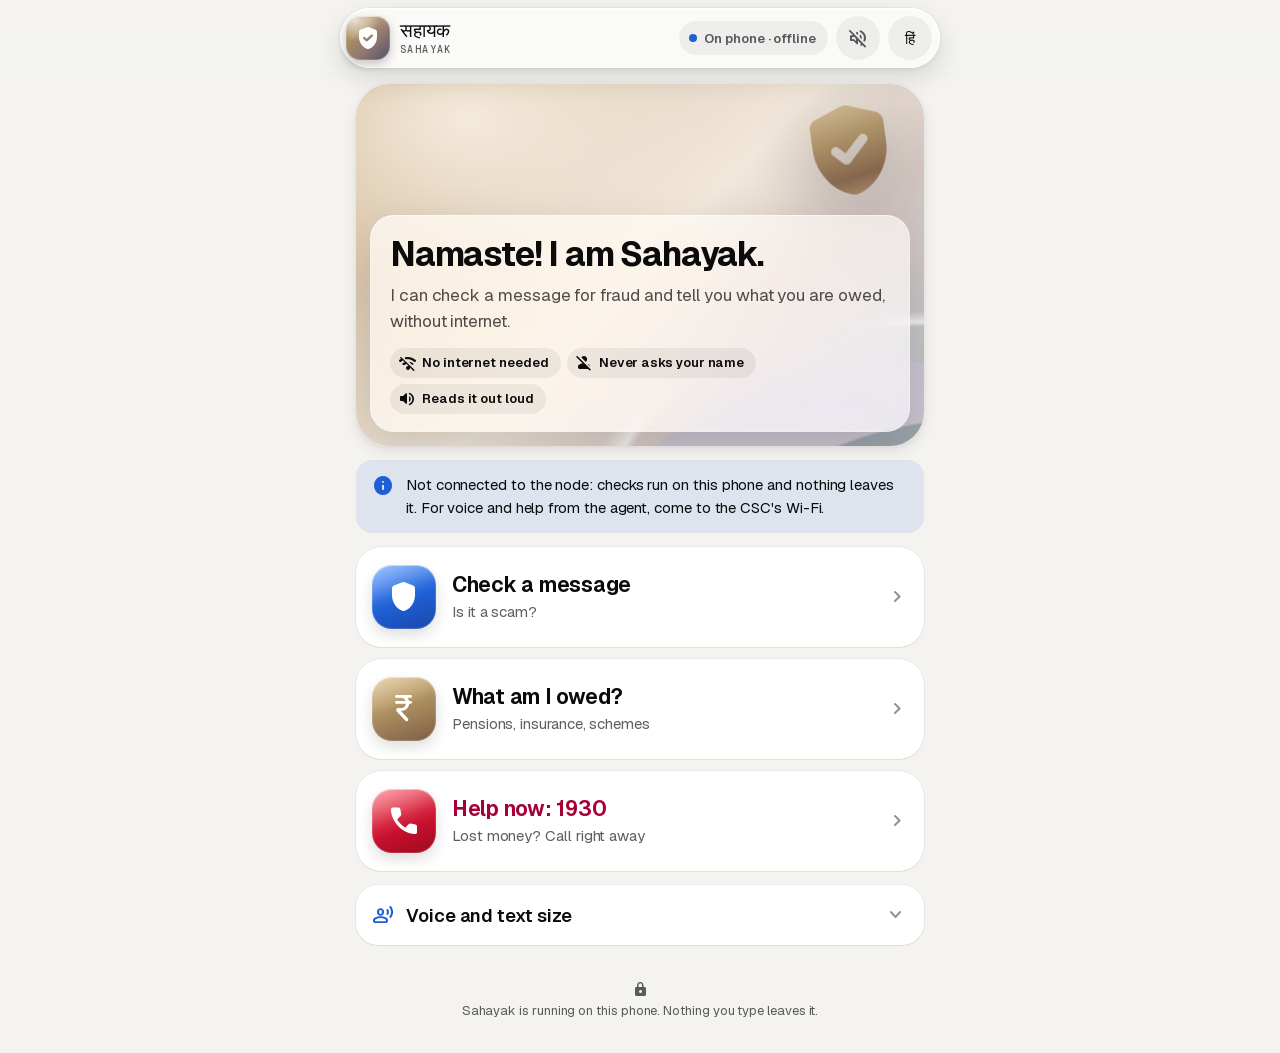
==== index.html @ 7b55bdee "Stand-alone Sahayak site, built from main c0abfa2 by scripts/build_tryit.py Co-Authored-By: Claude O" ====
<!doctype html>
<html lang="en">
<head>
<meta charset="utf-8">
<meta name="sahayak-standalone" content="1">
<meta name="viewport" content="width=device-width, initial-scale=1, viewport-fit=cover">
<meta name="theme-color" content="#F4F3F0" media="(prefers-color-scheme: light)">
<meta name="theme-color" content="#101010" media="(prefers-color-scheme: dark)">
<meta name="description" content="Sahayak: offline scam check and benefits guide, running on this node.">
<title>Sahayak · सहायक</title>
<link rel="manifest" href="app/manifest.webmanifest">
<link rel="icon" href="app/icons/icon.svg" type="image/svg+xml">
<link rel="apple-touch-icon" href="app/icons/icon-192.png">
<link rel="preload" href="app/fonts/symbols.woff2" as="font" type="font/woff2" crossorigin>
<link rel="preload" href="app/fonts/geist-latin.woff2" as="font" type="font/woff2" crossorigin>
<link rel="stylesheet" href="app/styles.css">
</head>
<body>
<header class="topbar">
  <div class="topbar-inner">
    <button class="brand" data-go="home" type="button" aria-label="Sahayak home">
      <span class="brand-mark" aria-hidden="true"><span class="ms">verified_user</span></span>
      <span class="brand-text"><b>सहायक</b><small>SAHAYAK</small></span>
    </button>
    <span class="node-pill" id="node-pill" title=""><span class="dot" aria-hidden="true"></span><span data-i18n="node_pill"></span></span>
    <button class="sound-toggle" id="sound-toggle" type="button" aria-pressed="false" aria-label="Read screens aloud">
      <span class="ms on" aria-hidden="true">volume_up</span><span class="ms off" aria-hidden="true">volume_off</span>
    </button>
    <button class="lang-toggle" id="lang-toggle" type="button" aria-label="Change language">हिं</button>
  </div>
</header>

<main id="main">
  <!-- HOME -->
  <section class="screen" data-screen="home">
    <div class="hero">
      <span class="hero-mark ms" aria-hidden="true">verified_user</span>
      <div class="hero-glass">
        <h1 data-i18n="home_title"></h1>
        <p class="sub" data-i18n="home_sub"></p>
        <ul class="trust">
          <li><span class="ms" aria-hidden="true">wifi_off</span><span data-i18n="trust_offline"></span></li>
          <li><span class="ms" aria-hidden="true">person_off</span><span data-i18n="trust_private"></span></li>
          <li><span class="ms" aria-hidden="true">volume_up</span><span data-i18n="trust_voice"></span></li>
        </ul>
      </div>
    </div>
    <p class="note" id="phone-mode-note" data-i18n="phone_mode_note" hidden></p>
    <div class="tiles">
      <button class="tile tile-shield" data-go="check" type="button">
        <span class="tile-icon" aria-hidden="true"><span class="ms">shield</span></span>
        <span class="tile-text"><span class="tile-title" data-i18n="tile_check"></span><span class="tile-sub" data-i18n="tile_check_sub"></span></span>
        <span class="ms chev" aria-hidden="true">chevron_right</span>
      </button>
      <button class="tile tile-rupee" data-go="benefits" type="button">
        <span class="tile-icon" aria-hidden="true"><span class="ms">currency_rupee</span></span>
        <span class="tile-text"><span class="tile-title" data-i18n="tile_benefits"></span><span class="tile-sub" data-i18n="tile_benefits_sub"></span></span>
        <span class="ms chev" aria-hidden="true">chevron_right</span>
      </button>
      <a class="tile tile-help" href="tel:1930">
        <span class="tile-icon" aria-hidden="true"><span class="ms">call</span></span>
        <span class="tile-text"><span class="tile-title" data-i18n="tile_help"></span><span class="tile-sub" data-i18n="tile_help_sub"></span></span>
        <span class="ms chev" aria-hidden="true">chevron_right</span>
      </a>
      <button class="tile tile-install" id="btn-install" type="button" hidden>
        <span class="tile-icon" aria-hidden="true"><span class="ms">install_mobile</span></span>
        <span class="tile-text"><span class="tile-title" data-i18n="install_title"></span><span class="tile-sub" data-i18n="install_sub"></span></span>
        <span class="ms chev" aria-hidden="true">chevron_right</span>
      </button>
    </div>
    <details class="voice-settings settings">
      <summary><span class="ms" aria-hidden="true">record_voice_over</span><span data-i18n="voice_settings"></span></summary>
      <div class="settings-body">
        <p class="settings-label" data-i18n="text_size"></p>
        <div class="seg" role="radiogroup" aria-label="Text size">
          <label><input type="radio" name="tsize" value="normal" checked><span data-i18n="size_normal"></span></label>
          <label><input type="radio" name="tsize" value="large"><span data-i18n="size_large"></span></label>
          <label><input type="radio" name="tsize" value="xl"><span data-i18n="size_xl"></span></label>
        </div>
        <p class="settings-label" data-i18n="voice_label"></p>
        <div class="seg" role="radiogroup" aria-label="Voice">
          <label><input type="radio" name="vgender" value="female" checked><span data-i18n="voice_female"></span></label>
          <label><input type="radio" name="vgender" value="male"><span data-i18n="voice_male"></span></label>
        </div>
        <p class="settings-label" data-i18n="speed_label"></p>
        <div class="seg" role="radiogroup" aria-label="Speed">
          <label><input type="radio" name="vspeed" value="normal" checked><span data-i18n="speed_normal"></span></label>
          <label><input type="radio" name="vspeed" value="slow"><span data-i18n="speed_slow"></span></label>
        </div>
        <p class="note" id="voice-status"></p>
      </div>
    </details>
  </section>

  <!-- CHECK A MESSAGE -->
  <section class="screen" data-screen="check" hidden>
    <div class="screen-head">
      <button class="back" data-go="home" type="button" data-i18n-label="back"><span class="ms" aria-hidden="true">arrow_back</span></button>
      <h2 data-i18n="check_title"></h2>
    </div>
    <div class="modes" role="radiogroup" aria-label="What to check">
      <label><input type="radio" name="mode" value="text" checked><span class="seg-item"><span class="ms" aria-hidden="true">sms</span><span data-i18n="mode_text"></span></span></label>
      <label><input type="radio" name="mode" value="call"><span class="seg-item"><span class="ms" aria-hidden="true">phone_in_talk</span><span data-i18n="mode_call"></span></span></label>
      <label><input type="radio" name="mode" value="qr"><span class="seg-item"><span class="ms" aria-hidden="true">qr_code_scanner</span><span data-i18n="mode_qr"></span></span></label>
      <label><input type="radio" name="mode" value="ocr"><span class="seg-item"><span class="ms" aria-hidden="true">screenshot_monitor</span><span data-i18n="mode_ocr"></span></span></label>
    </div>
    <div id="mode-text">
      <button id="btn-paste" class="tinted big paste-btn" type="button" hidden><span class="ms" aria-hidden="true">content_paste</span><span data-i18n="paste_check"></span></button>
      <label class="label" for="msg" id="msg-label" data-i18n="check_label"></label>
      <p class="note" id="ocr-review" data-i18n="ocr_review" hidden></p>
      <textarea id="msg" maxlength="4000" autocomplete="off" spellcheck="false"></textarea>
      <div id="mic-msg" class="mic-slot"></div>
      <details class="extra">
        <summary data-i18n="sender_add"></summary>
        <label class="label" for="sender" data-i18n="sender_label"></label>
        <input id="sender" type="text" maxlength="40" autocomplete="off" inputmode="text" placeholder="AX-SBIBNK-S / 98xxxxxx10">
      </details>
      <button id="btn-check" class="primary big" type="button"><span class="ms" aria-hidden="true">shield</span><span class="btn-label" data-i18n="check_btn"></span></button>
      <p class="try" data-i18n="try_examples"></p>
      <div class="chips" id="examples"></div>
    </div>
    <div id="mode-image" hidden>
      <p class="label" id="image-label"></p>
      <label class="photo-btn">
        <input id="image-input" type="file" accept="image/*" hidden>
        <span class="photo-glyph" aria-hidden="true"><span class="ms">photo_camera</span></span>
        <span id="image-btn-label"></span>
      </label>
      <p class="try" id="qr-try-label" data-i18n="qr_try"></p>
      <div class="chips" id="qr-examples"></div>
    </div>
  </section>

  <!-- RESULT -->
  <section class="screen" data-screen="result" hidden>
    <div class="screen-head">
      <button class="back" data-go="check" type="button" data-i18n-label="back"><span class="ms" aria-hidden="true">arrow_back</span></button>
    </div>
    <div id="verdict" class="verdict" role="status" aria-live="polite"></div>
    <h2 id="headline" tabindex="-1"></h2>
    <div id="qr-box" class="qr-box" hidden></div>
    <details id="checked" class="checked" hidden><summary data-i18n="checked_msg"></summary><p id="checked-text"></p></details>
    <div id="explain" class="explain loading">
      <span class="explain-title" data-i18n="in_simple_words"></span>
      <p id="explain-text"></p>
    </div>
    <h3 data-i18n="what_to_do"></h3>
    <ol id="actions" class="actions"></ol>
    <div class="cta-row result-actions">
      <a id="btn-1930" class="danger wide" href="tel:1930"><span class="ms" aria-hidden="true">call</span><span data-i18n="call_1930"></span></a>
      <button id="btn-speak" class="tinted" type="button"><span class="ms" aria-hidden="true">volume_up</span><span data-i18n="speak_btn"></span></button>
      <button id="btn-share" class="tinted" type="button" hidden><span class="ms" aria-hidden="true">share</span><span data-i18n="share_btn"></span></button>
    </div>
    <h3 data-i18n="why"></h3>
    <ul id="reasons" class="reasons"></ul>
    <div class="cta-row">
      <button id="btn-complaint" class="secondary" type="button"><span class="ms" aria-hidden="true">description</span><span data-i18n="complaint_btn"></span></button>
      <button id="btn-real-benefits" class="tinted wide" data-go="benefits" type="button" hidden><span class="ms" aria-hidden="true">account_balance</span><span data-i18n="real_benefits"></span></button>
      <button id="btn-agent-check" class="secondary wide" type="button"><span class="ms" aria-hidden="true">support_agent</span><span data-i18n="ask_agent"></span></button>
      <button id="btn-check-another" class="secondary wide" data-go="check" type="button"><span class="ms" aria-hidden="true">refresh</span><span data-i18n="check_another"></span></button>
    </div>
    <button id="safety-badge" class="safety" type="button" aria-expanded="false" aria-controls="safety-detail" hidden></button>
    <div id="safety-detail" class="safety-detail" hidden></div>
    <p id="meta" class="meta"></p>
  </section>

  <!-- 1930 COMPLAINT DRAFT -->
  <section class="screen" data-screen="complaint" hidden>
    <div class="screen-head">
      <button class="back no-print" data-go="result" type="button" data-i18n-label="back"><span class="ms" aria-hidden="true">arrow_back</span></button>
      <h2 data-i18n="complaint_title"></h2>
    </div>
    <p class="note" data-i18n="complaint_note"></p>
    <form id="complaint-form" class="form-grid" autocomplete="off">
      <label><span data-i18n="c_when"></span><input type="datetime-local" name="when"></label>
      <label><span data-i18n="c_channel"></span><input type="text" name="channel"></label>
      <label><span data-i18n="c_number"></span><input type="tel" name="number"></label>
      <label><span data-i18n="c_upi"></span><input type="text" name="upi"></label>
      <label><span data-i18n="c_link"></span><input type="text" name="link"></label>
      <label><span data-i18n="c_lost"></span><input type="number" name="lost" min="0" inputmode="numeric"></label>
      <label><span data-i18n="c_txn"></span><input type="text" name="txn"></label>
      <label><span data-i18n="c_message"></span><textarea name="message" rows="5" readonly></textarea></label>
    </form>
    <div class="cta-row no-print">
      <button id="btn-print" class="primary" type="button"><span class="ms" aria-hidden="true">print</span><span data-i18n="print_btn"></span></button>
      <button class="secondary" data-go="result" type="button"><span class="ms" aria-hidden="true">arrow_back</span><span data-i18n="back"></span></button>
    </div>
  </section>

  <!-- BENEFITS NAVIGATOR: intro -->
  <section class="screen" data-screen="benefits" hidden>
    <div class="screen-head">
      <button class="back" data-go="home" type="button" data-i18n-label="back"><span class="ms" aria-hidden="true">arrow_back</span></button>
    </div>
    <span class="feature-icon" aria-hidden="true"><span class="ms">currency_rupee</span></span>
    <h2 data-i18n="tile_benefits"></h2>
    <p class="sub" data-i18n="nav_intro"></p>
    <ul class="promise">
      <li data-i18n="nav_promise_1"></li>
      <li data-i18n="nav_promise_2"></li>
      <li data-i18n="nav_promise_3"></li>
    </ul>
    <button id="btn-nav-start" class="primary big" type="button"><span data-i18n="nav_start"></span><span class="ms" aria-hidden="true">arrow_forward</span></button>
    <p class="try" data-i18n="nav_try"></p>
    <div class="chips" id="nav-demos"></div>
    <p class="covers" id="nav-covers"></p>
  </section>

  <!-- BENEFITS NAVIGATOR: one question per screen -->
  <section class="screen" data-screen="question" hidden>
    <div class="q-head">
      <button id="btn-q-back" class="back" type="button" data-i18n-label="back"><span class="ms" aria-hidden="true">arrow_back</span></button>
      <div class="q-progress">
        <span id="q-count"></span>
        <span class="bar" aria-hidden="true"><span id="q-bar"></span></span>
      </div>
    </div>
    <h2 id="q-text" tabindex="-1"></h2>
    <p id="q-help" class="sub"></p>
    <div id="q-body" class="q-body"></div>
    <div id="q-mic" class="mic-slot"></div>
    <div id="q-confirm" class="confirm" role="alertdialog" aria-live="assertive" hidden></div>
    <div class="q-foot">
      <button id="btn-q-listen" class="tinted" type="button"><span class="ms" aria-hidden="true">volume_up</span><span data-i18n="speak_btn"></span></button>
    </div>
  </section>

  <!-- BENEFITS NAVIGATOR: result -->
  <section class="screen" data-screen="benefits-result" hidden>
    <div class="screen-head">
      <button class="back" data-go="benefits" type="button" data-i18n-label="back"><span class="ms" aria-hidden="true">arrow_back</span></button>
    </div>
    <div id="nav-summary" class="nav-summary" role="status" aria-live="polite" tabindex="-1"></div>
    <div id="nav-health"></div>
    <div id="nav-groups"></div>
    <div id="nav-docs"></div>
    <p class="note" id="nav-amount-note"></p>
    <p class="note warn" id="nav-fraud-note"></p>
    <div class="cta-row">
      <button id="btn-slip" class="primary wide" type="button"><span class="ms" aria-hidden="true">receipt_long</span><span data-i18n="nav_slip"></span></button>
      <button id="btn-nav-listen" class="tinted" type="button"><span class="ms" aria-hidden="true">volume_up</span><span data-i18n="speak_btn"></span></button>
      <button id="btn-nav-change" class="secondary" type="button"><span class="ms" aria-hidden="true">undo</span><span data-i18n="nav_change"></span></button>
      <button id="btn-agent-nav" class="secondary wide" type="button"><span class="ms" aria-hidden="true">support_agent</span><span data-i18n="ask_agent"></span></button>
      <button id="btn-nav-restart" class="ghost wide" type="button"><span class="ms" aria-hidden="true">restart_alt</span><span data-i18n="nav_restart"></span></button>
    </div>
    <p id="nav-meta" class="meta"></p>
  </section>

  <!-- BENEFITS NAVIGATOR: printable case slip -->
  <section class="screen" data-screen="slip" hidden>
    <div class="screen-head no-print">
      <button class="back" data-go="benefits-result" type="button" data-i18n-label="back"><span class="ms" aria-hidden="true">arrow_back</span></button>
    </div>
    <div id="slip-sheet" class="slip-sheet"></div>
    <div class="cta-row no-print">
      <button id="btn-slip-print" class="primary" type="button"><span class="ms" aria-hidden="true">print</span><span data-i18n="print_btn"></span></button>
      <button class="secondary" data-go="benefits-result" type="button"><span class="ms" aria-hidden="true">arrow_back</span><span data-i18n="back"></span></button>
    </div>
  </section>
</main>

<div id="ticket" class="ticket-sheet" role="alertdialog" aria-live="assertive" hidden>
  <p class="ticket-label"><span class="ms" aria-hidden="true">confirmation_number</span><span data-i18n="ticket_title"></span></p>
  <div id="ticket-no" class="ticket-no"></div>
  <p class="sub" data-i18n="ticket_sub"></p>
  <button class="primary" id="ticket-ok" type="button" data-i18n="ticket_ok"></button>
</div>

<footer class="foot"><span data-i18n="foot"></span> <span id="pack-version"></span></footer>
<script src="app/mic.js" defer></script>
<script src="app/checker.js" defer></script>
<script src="app/navigator.js" defer></script>
<script src="app/app.js" defer></script>
</body>
</html>
---- app/styles.css ----
/* Sahayak, on the Rosh 27 design system: Rosh Glass for whatever floats, Geist for type, one tint for
   action and selection, and status colours that always come with a glyph and a word.
   Every font and icon ships with the app (web/fonts): the node has no internet, and the phone keeps
   working away from it. Devanagari comes from the phone's own Noto, Kohinoor or Nirmala fonts. */

/* ---------------------------------------------------------------- fonts */
@font-face {
  font-family: "Geist"; font-style: normal; font-weight: 100 900; font-display: swap;
  src: url(fonts/geist-latin.woff2) format("woff2");
  unicode-range: U+0000-00FF, U+0131, U+0152-0153, U+02BB-02BC, U+02C6, U+02DA, U+02DC, U+0304, U+0308, U+0329,
    U+2000-206F, U+20AC, U+2122, U+2191, U+2193, U+2212, U+2215, U+FEFF, U+FFFD;
}
@font-face {
  font-family: "Geist"; font-style: normal; font-weight: 100 900; font-display: swap;
  src: url(fonts/geist-latin-ext.woff2) format("woff2");
  unicode-range: U+0100-02BA, U+02BD-02C5, U+02C7-02CC, U+02CE-02D7, U+02DD-02FF, U+1D00-1DBF, U+1E00-1E9F,
    U+1EF2-1EFF, U+2020, U+20A0-20AB, U+20AD-20C0, U+2113, U+2C60-2C7F, U+A720-A7FF;
}
@font-face {
  font-family: "Geist Mono"; font-style: normal; font-weight: 100 900; font-display: swap;
  src: url(fonts/geist-mono-latin.woff2) format("woff2");
  unicode-range: U+0000-00FF, U+0131, U+0152-0153, U+02BB-02BC, U+02C6, U+02DA, U+02DC, U+0304, U+0308, U+0329,
    U+2000-206F, U+20AC, U+2122, U+2191, U+2193, U+2212, U+2215, U+FEFF, U+FFFD;
}
/* Material Symbols Rounded, cut down to the icons Sahayak uses (scripts/build_icon_font.py). Write the icon's name. */
@font-face {
  font-family: "Sahayak Symbols"; font-style: normal; font-weight: 300 700; font-display: block;
  src: url(fonts/symbols.woff2) format("woff2");
}

/* ---------------------------------------------------------------- tokens: light */
:root {
  color-scheme: light;
  --font: "Geist", "Noto Sans Devanagari", "Kohinoor Devanagari", "Nirmala UI", "Mangal", system-ui, -apple-system,
    "Segoe UI", Roboto, sans-serif;
  --mono: "Geist Mono", ui-monospace, "SF Mono", Menlo, Consolas, "Noto Sans Devanagari", "Kohinoor Devanagari", monospace;
  --icons: "Sahayak Symbols";

  /* surfaces */
  --page: #F4F3F0;            /* bg.secondary: the grouped canvas every screen sits on */
  --card: #FFFFFF;            /* bg.tertiary: cards and list sections */
  --elev: #FFFFFF;            /* bg.elevated */
  --inverse: #0B0B0C;
  --on-inverse: #F5F5F7;
  /* labels */
  --label: #0B0B0C;
  --label-2: rgba(11, 11, 12, .66);
  --label-3: rgba(11, 11, 12, .46);
  --label-4: rgba(11, 11, 12, .26);
  /* fills and lines */
  --fill: rgba(11, 11, 12, .14);
  --fill-2: rgba(11, 11, 12, .08);
  --fill-3: rgba(11, 11, 12, .05);
  --fill-4: rgba(11, 11, 12, .03);
  --sep: rgba(11, 11, 12, .12);
  --sep-strong: rgba(11, 11, 12, .22);
  --press: rgba(11, 11, 12, .08);
  --seg-thumb: #FFFFFF;
  /* Rosh Glass */
  --glass: rgba(255, 255, 255, .58);       /* Fog: bars */
  --glass-2: rgba(250, 249, 247, .82);     /* Marine: sheets, toasts */
  --edge: rgba(255, 255, 255, .7);
  --rim: rgba(255, 255, 255, .95);
  --scrim: rgba(10, 10, 12, .32);
  --hero-glass: rgba(255, 255, 255, .62);
  --hero-ink: #0B0B0C;
  --hero-ink-2: rgba(11, 11, 12, .72);
  --hero-metal: linear-gradient(170deg, #D6C2A0 0%, #A98D5F 38%, #7E5D45 72%, #B89C70 100%);
  --hero-pill: rgba(11, 11, 12, .06);
  --silk: radial-gradient(160% 120% at 105% 110%, rgba(0,0,0,0) 0 36%, rgba(255,255,255,.7) 37%, rgba(0,0,0,0) 39.5%),
    radial-gradient(150% 110% at 115% 125%, #9BA5AD 0 30%, rgba(155,165,173,0) 30.6%),
    radial-gradient(130% 120% at 100% 130%, #C9C3CF 0 44%, rgba(201,195,207,0) 44.6%),
    radial-gradient(90% 80% at 20% 10%, #F4EADC 0%, rgba(244,234,220,0) 60%),
    linear-gradient(135deg, #C9AE84 0%, #E2D2BE 30%, #F1E7DA 50%, #D6C9C4 70%, #B8BEC6 100%);
  /* tint: Bay Blue. It never collides with the red, amber and green of a verdict. */
  --tint: #1F5FD6;
  --tint-fill: #1F5FD6;
  --tint-ink: #0056AA;
  --tint-soft: rgba(31, 95, 214, .11);
  --tint-ring: rgba(31, 95, 214, .35);
  --on-tint: #FFFFFF;
  /* status: vivid for glyphs and fills, ink for text on a soft fill (6:1 or better) */
  --alarm: #C8102E;   --alarm-ink: #A60035;   --alarm-soft: rgba(200, 16, 46, .09);   --alarm-ring: rgba(200, 16, 46, .28);
  --caution: #9A6200; --caution-ink: #774F00; --caution-soft: rgba(224, 161, 0, .14); --caution-ring: rgba(154, 98, 0, .30);
  --go: #1B7A45;      --go-ink: #006B27;      --go-soft: rgba(32, 161, 85, .11);      --go-ring: rgba(27, 122, 69, .28);
  --info: #1F5FD6;    --info-ink: #0056AA;    --info-soft: rgba(31, 95, 214, .10);    --info-ring: rgba(31, 95, 214, .28);
  --violet: #7A3BD1;  --violet-ink: #6D26B8;  --violet-soft: rgba(122, 59, 209, .10);
  --on-status: #FFFFFF;
  /* elevation */
  --e1: 0 1px 2px rgba(28, 20, 12, .06), 0 0 0 1px rgba(28, 20, 12, .04);
  --e2: 0 2px 6px rgba(28, 20, 12, .06), 0 6px 16px rgba(28, 20, 12, .07);
  --e3: 0 2px 6px rgba(28, 20, 12, .06), 0 10px 28px rgba(28, 20, 12, .12);
  --e4: 0 4px 12px rgba(28, 20, 12, .08), 0 20px 48px rgba(28, 20, 12, .16);
  /* motion */
  --ease: cubic-bezier(.32, .72, 0, 1);
  --ease-enter: cubic-bezier(.16, 1, .3, 1);
  --spring-snap: linear(0, .3 10%, .8 25%, 1.04 42%, 1);
  --spring-bounce: linear(0, .3 10%, .8 25%, 1.06 42%, .99 62%, 1);
  /* tracking (zeroed for Devanagari below: negative tracking breaks the headline bar) */
  --trk-hero: -.035em; --trk-t1: -.022em; --trk-t2: -.018em; --trk-t3: -.012em; --trk-body: -.004em;
}

/* ---------------------------------------------------------------- tokens: dark */
@media (prefers-color-scheme: dark) {
  :root:not([data-theme="light"]) {
    color-scheme: dark;
    --page: #101010; --card: #1C1C20; --elev: #26262B; --inverse: #F5F5F7; --on-inverse: #0B0B0C;
    --label: #F5F5F7; --label-2: rgba(245, 245, 247, .70); --label-3: rgba(245, 245, 247, .46); --label-4: rgba(245, 245, 247, .26);
    --fill: rgba(245, 245, 247, .24); --fill-2: rgba(245, 245, 247, .15); --fill-3: rgba(245, 245, 247, .09); --fill-4: rgba(245, 245, 247, .06);
    --sep: rgba(245, 245, 247, .14); --sep-strong: rgba(245, 245, 247, .26); --press: rgba(255, 255, 255, .12); --seg-thumb: rgba(245, 245, 247, .22);
    --glass: rgba(44, 44, 50, .55); --glass-2: rgba(32, 32, 37, .86); --edge: rgba(255, 255, 255, .16); --rim: rgba(255, 255, 255, .24);
    --scrim: rgba(0, 0, 0, .55);
    --hero-glass: rgba(28, 26, 34, .46); --hero-ink: #FFFFFF; --hero-ink-2: rgba(255, 255, 255, .84);
    --hero-metal: linear-gradient(170deg, #FAFBF6 0%, #E2D2BE 32%, #A98D5F 64%, #FAFBF6 100%);
    --hero-pill: rgba(255, 255, 255, .14);
    --silk: radial-gradient(160% 120% at 105% 110%, rgba(0,0,0,0) 0 36%, rgba(250,251,246,.5) 37%, rgba(0,0,0,0) 39.5%),
      radial-gradient(150% 110% at 115% 125%, #25202F 0 30%, rgba(37,32,47,0) 30.6%),
      radial-gradient(130% 120% at 100% 130%, #4F5069 0 44%, rgba(79,80,105,0) 44.6%),
      radial-gradient(120% 140% at -10% 120%, rgba(0,0,0,0) 0 52%, rgba(226,210,190,.55) 53%, rgba(0,0,0,0) 56%),
      radial-gradient(90% 80% at 20% 10%, #E2D2BE 0%, rgba(226,210,190,0) 60%),
      linear-gradient(135deg, #7E5D45 0%, #A98D5F 22%, #D0BCA5 40%, #927A72 58%, #5E5767 76%, #536576 90%, #9BA5AD 100%);
    --tint: #6FA8FF; --tint-fill: #2F6EE8; --tint-ink: #91C1FF; --tint-soft: rgba(111, 168, 255, .16); --tint-ring: rgba(111, 168, 255, .45);
    --alarm: #FF5C72;   --alarm-ink: #FF9EA6;   --alarm-soft: rgba(255, 92, 114, .15);   --alarm-ring: rgba(255, 92, 114, .38);
    --caution: #FFB547; --caution-ink: #F5AE33; --caution-soft: rgba(255, 181, 71, .14); --caution-ring: rgba(255, 181, 71, .36);
    --go: #4FD68A;      --go-ink: #64DB7C;      --go-soft: rgba(79, 214, 138, .13);      --go-ring: rgba(79, 214, 138, .34);
    --info: #6FA8FF;    --info-ink: #91C1FF;    --info-soft: rgba(111, 168, 255, .15);   --info-ring: rgba(111, 168, 255, .36);
    --violet: #B993FF;  --violet-ink: #C9ACFF;  --violet-soft: rgba(185, 147, 255, .15);
    --on-status: #0B0B0C;
    --e1: 0 0 0 1px rgba(255, 255, 255, .06); --e2: 0 6px 16px rgba(0, 0, 0, .4), 0 0 0 1px rgba(255, 255, 255, .06);
    --e3: 0 10px 28px rgba(0, 0, 0, .5), 0 0 0 1px rgba(255, 255, 255, .06); --e4: 0 20px 48px rgba(0, 0, 0, .6), 0 0 0 1px rgba(255, 255, 255, .08);
  }
}
:root[data-theme="dark"] {
  color-scheme: dark;
  --page: #101010; --card: #1C1C20; --elev: #26262B; --inverse: #F5F5F7; --on-inverse: #0B0B0C;
  --label: #F5F5F7; --label-2: rgba(245, 245, 247, .70); --label-3: rgba(245, 245, 247, .46); --label-4: rgba(245, 245, 247, .26);
  --fill: rgba(245, 245, 247, .24); --fill-2: rgba(245, 245, 247, .15); --fill-3: rgba(245, 245, 247, .09); --fill-4: rgba(245, 245, 247, .06);
  --sep: rgba(245, 245, 247, .14); --sep-strong: rgba(245, 245, 247, .26); --press: rgba(255, 255, 255, .12); --seg-thumb: rgba(245, 245, 247, .22);
  --glass: rgba(44, 44, 50, .55); --glass-2: rgba(32, 32, 37, .86); --edge: rgba(255, 255, 255, .16); --rim: rgba(255, 255, 255, .24);
  --scrim: rgba(0, 0, 0, .55);
  --hero-glass: rgba(28, 26, 34, .46); --hero-ink: #FFFFFF; --hero-ink-2: rgba(255, 255, 255, .84);
    --hero-metal: linear-gradient(170deg, #FAFBF6 0%, #E2D2BE 32%, #A98D5F 64%, #FAFBF6 100%);
    --hero-pill: rgba(255, 255, 255, .14);
  --silk: radial-gradient(160% 120% at 105% 110%, rgba(0,0,0,0) 0 36%, rgba(250,251,246,.5) 37%, rgba(0,0,0,0) 39.5%),
    radial-gradient(150% 110% at 115% 125%, #25202F 0 30%, rgba(37,32,47,0) 30.6%),
    radial-gradient(130% 120% at 100% 130%, #4F5069 0 44%, rgba(79,80,105,0) 44.6%),
    radial-gradient(120% 140% at -10% 120%, rgba(0,0,0,0) 0 52%, rgba(226,210,190,.55) 53%, rgba(0,0,0,0) 56%),
    radial-gradient(90% 80% at 20% 10%, #E2D2BE 0%, rgba(226,210,190,0) 60%),
    linear-gradient(135deg, #7E5D45 0%, #A98D5F 22%, #D0BCA5 40%, #927A72 58%, #5E5767 76%, #536576 90%, #9BA5AD 100%);
  --tint: #6FA8FF; --tint-fill: #2F6EE8; --tint-ink: #91C1FF; --tint-soft: rgba(111, 168, 255, .16); --tint-ring: rgba(111, 168, 255, .45);
  --alarm: #FF5C72;   --alarm-ink: #FF9EA6;   --alarm-soft: rgba(255, 92, 114, .15);   --alarm-ring: rgba(255, 92, 114, .38);
  --caution: #FFB547; --caution-ink: #F5AE33; --caution-soft: rgba(255, 181, 71, .14); --caution-ring: rgba(255, 181, 71, .36);
  --go: #4FD68A;      --go-ink: #64DB7C;      --go-soft: rgba(79, 214, 138, .13);      --go-ring: rgba(79, 214, 138, .34);
  --info: #6FA8FF;    --info-ink: #91C1FF;    --info-soft: rgba(111, 168, 255, .15);   --info-ring: rgba(111, 168, 255, .36);
  --violet: #B993FF;  --violet-ink: #C9ACFF;  --violet-soft: rgba(185, 147, 255, .15);
  --on-status: #0B0B0C;
  --e1: 0 0 0 1px rgba(255, 255, 255, .06); --e2: 0 6px 16px rgba(0, 0, 0, .4), 0 0 0 1px rgba(255, 255, 255, .06);
  --e3: 0 10px 28px rgba(0, 0, 0, .5), 0 0 0 1px rgba(255, 255, 255, .06); --e4: 0 20px 48px rgba(0, 0, 0, .6), 0 0 0 1px rgba(255, 255, 255, .08);
}

/* ---------------------------------------------------------------- accessibility modes */
@media (prefers-contrast: more) {
  :root { --label-2: rgba(11, 11, 12, .82); --label-3: rgba(11, 11, 12, .62); --sep: rgba(11, 11, 12, .30);
    --sep-strong: rgba(11, 11, 12, .45); --fill: rgba(11, 11, 12, .30); --edge: rgba(11, 11, 12, .35); }
  @media (prefers-color-scheme: dark) {
    :root:not([data-theme="light"]) { --label-2: rgba(245, 245, 247, .86); --label-3: rgba(245, 245, 247, .66);
      --sep: rgba(245, 245, 247, .32); --sep-strong: rgba(245, 245, 247, .5); --fill: rgba(245, 245, 247, .40); --edge: rgba(255, 255, 255, .45); }
  }
}
@media (prefers-reduced-transparency: reduce) {
  :root { --glass: #F8F7F5; --glass-2: #FFFFFF; --hero-glass: #FFFFFF; --rim: transparent; }
  @media (prefers-color-scheme: dark) { :root:not([data-theme="light"]) { --glass: #1C1C20; --glass-2: #202025; --hero-glass: #1C1C20; } }
}
@media (prefers-reduced-motion: reduce) {
  *, *::before, *::after { animation-duration: .01ms !important; animation-iteration-count: 1 !important;
    transition-duration: .15s !important; transition-property: opacity, background-color, color !important; scroll-behavior: auto !important; }
}

/* ---------------------------------------------------------------- base */
*, *::before, *::after { box-sizing: border-box; }
html { background: var(--page); -webkit-text-size-adjust: 100%; text-size-adjust: 100%; }
html, body { margin: 0; }
body {
  min-height: 100vh; min-height: 100dvh;
  font: 400 1.125rem/1.5 var(--font); letter-spacing: var(--trk-body);
  color: var(--label); background: var(--page);
  overflow-wrap: anywhere;  /* long URLs and numbers in messages must never widen the page */
  -webkit-font-smoothing: antialiased; -moz-osx-font-smoothing: grayscale;
  -webkit-tap-highlight-color: transparent;
  font-synthesis-weight: none;
}
:lang(hi) { --trk-hero: 0; --trk-t1: 0; --trk-t2: 0; --trk-t3: 0; --trk-body: 0; }
:lang(en) { --trk-hero: -.035em; --trk-t1: -.022em; --trk-t2: -.018em; --trk-t3: -.012em; --trk-body: -.004em; }
body:lang(hi) { line-height: 1.6; }
[hidden] { display: none !important; }
::selection { background: var(--tint-soft); }
:focus-visible { outline: 2px solid var(--tint); outline-offset: 2px; }
@media (prefers-contrast: more) { :focus-visible { outline-width: 3px; } }
button, a, input, textarea, select { font: inherit; color: inherit; letter-spacing: inherit; }
button { cursor: pointer; }
a { color: var(--tint); }
h1, h2, h3, h4, h5 { text-wrap: balance; }
p { text-wrap: pretty; }

/* icons: write the icon's name inside, e.g. <span class="ms">call</span> */
.ms {
  font-family: var(--icons); font-weight: normal; font-style: normal; font-size: 1.375rem; line-height: 1;
  letter-spacing: normal; text-transform: none; white-space: nowrap; word-wrap: normal; direction: ltr;
  display: inline-block; flex: none; width: 1em; height: 1em; overflow: hidden; text-align: center;
  font-feature-settings: "liga"; -webkit-font-smoothing: antialiased; user-select: none; -webkit-user-select: none;
  font-variation-settings: "FILL" 0, "wght" 400;
}
.ms.fill { font-variation-settings: "FILL" 1, "wght" 400; }

/* ---------------------------------------------------------------- top bar: floating Fog glass */
.topbar {
  position: sticky; top: 0; z-index: 20; pointer-events: none;
  padding: calc(env(safe-area-inset-top) + 8px) 12px 10px;
  background: linear-gradient(var(--page) 40%, rgba(0, 0, 0, 0));
}
.topbar-inner {
  pointer-events: auto; position: relative;
  max-width: 600px; margin: 0 auto; display: flex; align-items: center; gap: 8px;
  height: 60px; padding: 0 8px 0 6px; border-radius: 30px;
  background: var(--glass);
  -webkit-backdrop-filter: blur(22px) saturate(180%); backdrop-filter: blur(22px) saturate(180%);
  box-shadow: inset 0 1px 0 var(--rim), inset 0 0 0 1px var(--edge), 0 0 0 1px var(--fill-4), var(--e3);
}
.topbar-inner > * { min-width: 0; }
.brand {
  flex: none; display: flex; align-items: center; gap: 10px; min-height: 48px; padding: 0 10px 0 0;
  border: 0; border-radius: 24px; background: none; color: inherit; text-align: left; text-decoration: none;
}
.brand-mark {
  position: relative; flex: none; display: grid; place-items: center; width: 44px; height: 44px; border-radius: 14px;
  overflow: hidden; color: #FFFFFF;
  background: radial-gradient(90% 80% at 20% 10%, #E2D2BE 0%, rgba(226,210,190,0) 60%),
    linear-gradient(135deg, #7E5D45 0%, #A98D5F 30%, #927A72 60%, #4F5069 100%);
  box-shadow: inset 0 1px 0 rgba(255, 255, 255, .45), inset 0 0 0 1px rgba(255, 255, 255, .18), 0 4px 10px rgba(37, 32, 47, .25);
}
.brand-mark::after { content: ""; position: absolute; inset: 0; background: linear-gradient(160deg, rgba(255,255,255,.38) 0%, rgba(255,255,255,0) 45%); }
.brand-mark .ms { position: relative; z-index: 1; font-size: 26px; font-variation-settings: "FILL" 1, "wght" 500; }
.brand-text { display: flex; flex-direction: column; line-height: 1.1; }
.brand-text b { font-size: 1.1875rem; font-weight: 700; letter-spacing: var(--trk-t3); }
.brand-text small { margin-top: 3px; font: 500 .625rem/1 var(--mono); letter-spacing: .14em; color: var(--label-2); }
.node-pill {
  margin-left: auto; display: inline-flex; align-items: center; gap: 7px; height: 34px; padding: 0 12px 0 10px;
  border-radius: 17px; background: var(--fill-3); color: var(--label-2);
  font-size: .8125rem; font-weight: 600; line-height: 1; white-space: nowrap;
}
.node-pill .dot { flex: none; width: 8px; height: 8px; border-radius: 50%; background: var(--go); animation: pulse 2.4s var(--ease) infinite; }
.node-pill.phone .dot { background: var(--info); animation: none; }
@keyframes pulse { 0% { box-shadow: 0 0 0 0 rgba(32, 161, 85, .5); } 70%, 100% { box-shadow: 0 0 0 7px rgba(32, 161, 85, 0); } }
.icon-btn, .lang-toggle, .sound-toggle {
  flex: none; display: grid; place-items: center; width: 44px; height: 44px; padding: 0; border: 0; border-radius: 22px;
  background: var(--fill-3); color: var(--label); font-size: .9375rem; font-weight: 650; line-height: 1;
  transition: transform .35s var(--spring-snap), background .15s;
}
.icon-btn:active, .lang-toggle:active, .sound-toggle:active { transform: scale(.94); background: var(--press); }
.sound-toggle .off { display: none; }
.sound-toggle[aria-pressed="false"] { color: var(--label-2); }
.sound-toggle[aria-pressed="false"] .on { display: none; }
.sound-toggle[aria-pressed="false"] .off { display: inline-block; }
@media (max-width: 400px) { .brand-text small { display: none; } }
@media (max-width: 370px) { .brand-text { display: none; } }

/* ---------------------------------------------------------------- layout and type */
main { max-width: 600px; margin: 0 auto; padding: 4px 16px 28px; }
.screen { animation: screen-in .48s var(--ease-enter); }
@keyframes screen-in { from { opacity: 0; transform: translateY(10px); } to { opacity: 1; transform: none; } }
.screen-head { display: flex; align-items: center; gap: 12px; margin: 6px 0 18px; }
.screen-head h2, .screen-head h1 { flex: 1; margin: 0; }
.back {
  flex: none; display: grid; place-items: center; width: 44px; height: 44px; padding: 0; border: 0; border-radius: 22px;
  color: var(--label); background: var(--glass);
  -webkit-backdrop-filter: blur(22px) saturate(180%); backdrop-filter: blur(22px) saturate(180%);
  box-shadow: inset 0 1px 0 var(--rim), inset 0 0 0 1px var(--edge), var(--e2);
  transition: transform .35s var(--spring-snap);
}
.back:active { transform: scale(.94); }
.screen h1 { font-size: 2rem; line-height: 1.15; font-weight: 700; letter-spacing: var(--trk-t1); margin: 0 0 8px; }
.screen h2 { font-size: 1.875rem; line-height: 1.2; font-weight: 700; letter-spacing: var(--trk-t1); margin: 0 0 12px; }
.screen h3, .section-label {
  margin: 30px 4px 10px; font-size: 1rem; line-height: 1.3; font-weight: 600; letter-spacing: 0; color: var(--label-2);
}
.sub, .muted { color: var(--label-2); }
.sub { margin: 0 0 20px; }
.try { margin: 28px 4px 10px; font-size: .9375rem; font-weight: 600; color: var(--label-2); }
.meta { margin: 18px 4px 0; font: 500 .8125rem/1.6 var(--mono); letter-spacing: 0; color: var(--label-2); font-variant-numeric: tabular-nums; }
.overline { margin: 0; font: 500 .75rem/1 var(--mono); letter-spacing: .1em; text-transform: uppercase; color: var(--tint); }

/* ---------------------------------------------------------------- buttons */
/* Prominent (.primary), Tinted (.tinted), Gray (.secondary), Plain (.ghost), Destructive (.danger) */
.primary, .tinted, .secondary, .ghost, .danger {
  position: relative; display: inline-flex; align-items: center; justify-content: center; gap: 8px;
  min-height: 52px; padding: 10px 22px; border: 0; border-radius: 26px;
  font-size: 1.0625rem; font-weight: 600; line-height: 1.25; text-align: center; text-decoration: none;
  transition: transform .35s var(--spring-snap), filter .15s, background .15s, opacity .15s;
  -webkit-user-select: none; user-select: none;
}
.primary .ms, .tinted .ms, .secondary .ms, .ghost .ms, .danger .ms { font-size: 1.375rem; }
.primary { background: var(--tint-fill); color: var(--on-tint); box-shadow: inset 0 1px 0 rgba(255, 255, 255, .22); }
.tinted { background: var(--tint-soft); color: var(--tint-ink); }
.secondary { background: var(--fill-2); color: var(--label); }
.ghost { background: transparent; color: var(--tint-ink); padding-left: 12px; padding-right: 12px; }
.danger { background: var(--alarm); color: #FFFFFF; box-shadow: inset 0 1px 0 rgba(255, 255, 255, .22); }
.primary:hover, .danger:hover { filter: brightness(1.06); }
.tinted:hover, .secondary:hover { filter: brightness(.97); }
.primary:active, .tinted:active, .secondary:active, .danger:active { transform: scale(.97); filter: brightness(.92); }
.ghost:active { opacity: .6; }
.primary[disabled], .tinted[disabled], .secondary[disabled], .danger[disabled] {
  background: var(--fill-3); color: var(--label-3); box-shadow: none; cursor: not-allowed; filter: none; transform: none;
}
.primary.big, .danger.big, .tinted.big { width: 100%; min-height: 60px; border-radius: 30px; font-size: 1.1875rem; margin-top: 18px; }
.primary.loading .ms { display: none; }
.primary.loading::before {
  content: ""; width: 20px; height: 20px; border-radius: 50%; border: 2.5px solid currentColor;
  border-top-color: transparent; border-right-color: transparent; animation: spin .8s linear infinite;
}
@keyframes spin { to { transform: rotate(360deg); } }
.cta-row { display: flex; flex-wrap: wrap; gap: 10px; margin-top: 24px; }
.cta-row > * { flex: 1 1 calc(50% - 5px); }
.cta-row > .wide { flex-basis: 100%; }

/* ---------------------------------------------------------------- chips */
.chips { display: flex; flex-wrap: wrap; gap: 8px; }
.chip {
  display: inline-flex; align-items: center; gap: 8px; min-height: 44px; padding: 8px 16px 8px 12px;
  border: 0; border-radius: 22px; background: var(--card); box-shadow: var(--e1); color: var(--label);
  font-size: .9375rem; font-weight: 500; line-height: 1.3; text-align: left;
  transition: transform .35s var(--spring-snap), background .15s;
}
.chip .ms { font-size: 1.25rem; color: var(--tint); }
.chip:active { transform: scale(.97); background: var(--fill-3); }

/* ---------------------------------------------------------------- fields */
.label { display: block; margin: 0 4px 8px; font-size: 1rem; font-weight: 600; line-height: 1.35; }
textarea, input[type="text"], input[type="tel"], input[type="datetime-local"], input[type="number"], input[type="password"], select {
  display: block; width: 100%; min-height: 52px; padding: 13px 16px; border: 0; border-radius: 16px;
  background: var(--card); color: var(--label); font-size: 1.0625rem; line-height: 1.5;
  box-shadow: inset 0 0 0 1px var(--sep-strong);
  transition: box-shadow .15s, background .15s; -webkit-appearance: none; appearance: none;
}
textarea { min-height: 168px; resize: vertical; }
textarea::placeholder, input::placeholder { color: var(--label-3); }
textarea:focus, input:focus, select:focus { outline: none; box-shadow: inset 0 0 0 2px var(--tint), 0 0 0 4px var(--tint-soft); }
textarea[readonly] { background: var(--fill-3); box-shadow: none; }
select { background-image: none; padding-right: 16px; }

/* ---------------------------------------------------------------- segmented controls */
.seg, .modes {
  display: grid; grid-auto-flow: column; grid-auto-columns: 1fr; gap: 2px; padding: 3px;
  border-radius: 24px; background: var(--fill-3);
}
.seg label, .modes label { position: relative; display: block; min-width: 0; }
.seg input, .modes input { position: absolute; inset: 0; width: 100%; height: 100%; margin: 0; opacity: 0; cursor: pointer; }
.seg span, .modes .seg-item {
  display: flex; align-items: center; justify-content: center; gap: 6px; min-height: 44px; padding: 6px 8px;
  border-radius: 21px; text-align: center; font-size: .9375rem; font-weight: 500; line-height: 1.2; color: var(--label-2);
  transition: background .25s var(--ease), color .2s, box-shadow .25s;
}
.seg input:checked + span, .modes input:checked + .seg-item { background: var(--seg-thumb); color: var(--label); font-weight: 650; box-shadow: var(--e2); }
.seg input:focus-visible + span, .modes input:focus-visible + .seg-item { outline: 2px solid var(--tint); outline-offset: 1px; }
.modes { margin: 0 0 22px; }
.modes .seg-item { flex-direction: column; gap: 4px; min-height: 68px; padding: 8px 4px; font-size: .8125rem; }
.modes .seg-item .ms { font-size: 1.625rem; }
.modes input:checked + .seg-item .ms { color: var(--tint); font-variation-settings: "FILL" 1, "wght" 500; }

/* ---------------------------------------------------------------- banners (.note) */
.note {
  display: flex; align-items: flex-start; gap: 12px; margin: 14px 0; padding: 14px 16px; border-radius: 16px;
  background: var(--info-soft); color: var(--label); font-size: .9375rem; line-height: 1.5;
}
.note::before { content: "info"; font: normal 1.375rem/1.1 var(--icons); font-variation-settings: "FILL" 1, "wght" 400; color: var(--info); flex: none; }
.note.warn { background: var(--alarm-soft); font-weight: 500; }
.note.warn::before { content: "error"; color: var(--alarm); }
.note:empty { display: none; }

/* ---------------------------------------------------------------- list sections */
.list, .reasons, .actions, .promise {
  margin: 0; padding: 0; list-style: none; border-radius: 22px; background: var(--card); box-shadow: var(--e1); overflow: hidden;
}

/* ---------------------------------------------------------------- toast */
.toast {
  position: fixed; left: 50%; top: calc(env(safe-area-inset-top) + 84px); z-index: 80; transform: translateX(-50%);
  display: flex; align-items: center; gap: 10px; width: max-content; max-width: min(92vw, 520px);
  padding: 12px 18px 12px 14px; border-radius: 26px;
  background: var(--glass-2); color: var(--label); font-size: .9375rem; font-weight: 500; line-height: 1.4;
  -webkit-backdrop-filter: blur(36px) saturate(190%); backdrop-filter: blur(36px) saturate(190%);
  box-shadow: inset 0 1px 0 var(--rim), inset 0 0 0 1px var(--edge), var(--e3);
  animation: toast-in .5s var(--spring-bounce);
}
.toast::before { content: "info"; font: normal 1.375rem/1 var(--icons); font-variation-settings: "FILL" 1, "wght" 400; color: var(--tint); flex: none; }
@keyframes toast-in { from { opacity: 0; transform: translate(-50%, -16px) scale(.96); } to { opacity: 1; transform: translate(-50%, 0); } }

/* ================================================================ HOME */
.hero {
  position: relative; overflow: hidden; display: flex; flex-direction: column; justify-content: flex-end;
  min-height: 362px; padding: 14px; margin-top: 2px; border-radius: 34px; background: var(--silk);
  box-shadow: var(--e2);
}
.hero-mark {
  position: absolute; right: 20px; top: 12px; font-size: 108px; line-height: 1; width: auto; height: auto; overflow: visible;
  transform: rotate(-8deg);
  font-variation-settings: "FILL" 1, "wght" 500; pointer-events: none;
  background: var(--hero-metal);
  -webkit-background-clip: text; background-clip: text; color: transparent;
  filter: drop-shadow(0 18px 34px rgba(37, 32, 47, .3)); opacity: .92;
}
.hero-glass {
  position: relative; padding: 20px 20px 18px; border-radius: 24px; background: var(--hero-glass); color: var(--hero-ink);
  -webkit-backdrop-filter: blur(30px) saturate(190%); backdrop-filter: blur(30px) saturate(190%);
  box-shadow: inset 0 0 0 1px rgba(255, 255, 255, .22), inset 0 1px 0 rgba(255, 255, 255, .4), 0 20px 50px rgba(0, 0, 0, .14);
}
.hero-glass::before { content: ""; position: absolute; inset: 0; border-radius: inherit; pointer-events: none;
  background: linear-gradient(160deg, rgba(255, 255, 255, .22) 0%, rgba(255, 255, 255, 0) 42%); }
.hero-glass > * { position: relative; }
.hero h1 { margin: 0; font-size: 2.125rem; line-height: 1.12; font-weight: 700; letter-spacing: var(--trk-hero); }
.hero .sub { margin: 10px 0 0; color: var(--hero-ink-2); font-size: 1.0625rem; }
.tiles { display: grid; gap: 12px; margin-top: 14px; }
.trust { display: flex; flex-wrap: wrap; gap: 6px; margin: 14px 0 0; padding: 0; list-style: none; }
.trust li {
  display: inline-flex; align-items: center; gap: 6px; min-height: 30px; padding: 4px 12px 4px 8px; border-radius: 15px;
  background: var(--hero-pill); color: var(--hero-ink); font-size: .8125rem; font-weight: 600; line-height: 1.2;
}
.trust .ms { font-size: 1.125rem; font-variation-settings: "FILL" 1, "wght" 500; }
.tile-install .tile-icon { background: radial-gradient(90% 80% at 20% 10%, #E2D2BE 0%, rgba(226,210,190,0) 60%), linear-gradient(135deg, #7E5D45 0%, #A98D5F 30%, #927A72 60%, #4F5069 100%); }
.paste-btn.big { margin: 0 0 22px; }
.settings-label { margin: 8px 4px 0; font-size: .875rem; font-weight: 600; color: var(--label-2); }
.tile {
  display: flex; align-items: center; gap: 16px; width: 100%; min-height: 100px; padding: 16px 14px 16px 16px;
  border: 0; border-radius: 26px; background: var(--card); box-shadow: var(--e1); color: var(--label);
  text-align: left; text-decoration: none;
  transition: transform .4s var(--spring-snap), box-shadow .2s;
}
.tile:active { transform: scale(.98); box-shadow: var(--e2); }
.tile-icon {
  position: relative; overflow: hidden; flex: none; display: grid; place-items: center; width: 64px; height: 64px;
  border-radius: 20px; color: #FFFFFF;
  box-shadow: inset 0 1px 0 rgba(255, 255, 255, .4), inset 0 0 0 1px rgba(255, 255, 255, .16), 0 6px 14px rgba(28, 20, 12, .14);
}
.tile-icon::after { content: ""; position: absolute; inset: 0; background: linear-gradient(160deg, rgba(255,255,255,.34) 0%, rgba(255,255,255,0) 46%); }
.tile-icon .ms { position: relative; z-index: 1; font-size: 34px; font-variation-settings: "FILL" 1, "wght" 500; }
.tile-shield .tile-icon { background: linear-gradient(160deg, #6FA8FF 0%, #1F5FD6 55%, #1A47A8 100%); }
.tile-rupee .tile-icon { background: linear-gradient(160deg, #E2C28A 0%, #A98D5F 50%, #7E5D45 100%); }
.tile-help .tile-icon { background: linear-gradient(160deg, #FF7A86 0%, #C8102E 60%, #9C0A22 100%); }
.tile-text { flex: 1; min-width: 0; display: flex; flex-direction: column; gap: 3px; }
.tile-title { font-size: 1.3125rem; line-height: 1.25; font-weight: 650; letter-spacing: var(--trk-t3); }
.tile-sub { font-size: .9375rem; line-height: 1.4; color: var(--label-2); }
.tile .chev { color: var(--label-3); font-size: 1.5rem; }
.tile-help .tile-title { color: var(--alarm-ink); }

details.settings { margin-top: 14px; border-radius: 22px; background: var(--card); box-shadow: var(--e1); overflow: hidden; }
details.settings > summary {
  list-style: none; display: flex; align-items: center; gap: 12px; min-height: 60px; padding: 8px 16px; cursor: pointer; font-weight: 600;
}
details.settings > summary::-webkit-details-marker { display: none; }
details.settings > summary .ms:first-child { color: var(--tint); }
details.settings > summary::after { content: "expand_more"; margin-left: auto; font: normal 1.5rem/1 var(--icons); color: var(--label-3); transition: transform .3s var(--ease); }
details.settings[open] > summary::after { transform: rotate(180deg); }
.settings-body { display: grid; gap: 10px; padding: 0 16px 16px; }
.settings-body .note { margin: 4px 0 0; }

/* ================================================================ CHECK */
#mode-text .label { margin-top: 2px; }
.mic-slot { margin-top: 12px; }
.mic-slot:empty { display: none; }
.mic {
  position: relative; display: flex; align-items: center; gap: 14px; width: 100%; min-height: 68px; overflow: hidden;
  padding: 10px 20px 10px 10px; border: 0; border-radius: 34px; text-align: left;
  background: var(--tint-soft); color: var(--tint-ink); font-size: 1.0625rem; font-weight: 650; line-height: 1.3;
  touch-action: none; user-select: none; -webkit-user-select: none; -webkit-touch-callout: none;
  transition: background .2s, color .2s, transform .35s var(--spring-snap);
}
.mic-glyph { flex: none; display: grid; place-items: center; width: 48px; height: 48px; border-radius: 24px; background: var(--tint-fill); color: var(--on-tint); }
.mic-glyph .ms { font-size: 26px; font-variation-settings: "FILL" 1, "wght" 500; }
.mic .mic-label { flex: 1; }
.mic .mic-meter { position: absolute; left: 70px; right: 22px; bottom: 9px; height: 4px; border-radius: 2px; overflow: hidden; }
.mic .mic-bar { display: block; height: 100%; border-radius: inherit; background: var(--tint); transform: scaleX(0); transform-origin: left; transition: transform .08s linear; }
.mic.on { background: var(--alarm); color: #FFFFFF; transform: scale(1.02); }
.mic.on .mic-glyph { background: rgba(255, 255, 255, .22); color: #FFFFFF; animation: rec 1.2s var(--ease) infinite; }
.mic.on .mic-bar { background: #FFFFFF; }
.mic.off { opacity: .55; }
@keyframes rec { 0% { box-shadow: 0 0 0 0 rgba(255, 255, 255, .55); } 100% { box-shadow: 0 0 0 12px rgba(255, 255, 255, 0); } }

details.extra { margin: 14px 0 0; }
details.extra > summary {
  list-style: none; display: inline-flex; align-items: center; gap: 8px; min-height: 44px; padding: 0 4px;
  color: var(--tint-ink); font-weight: 600; cursor: pointer;
}
details.extra > summary::-webkit-details-marker { display: none; }
details.extra > summary::after { content: "expand_more"; font: normal 1.375rem/1 var(--icons); transition: transform .3s var(--ease); }
details.extra[open] > summary::after { transform: rotate(180deg); }
details.extra .label { margin-top: 8px; }

.photo-btn {
  display: flex; flex-direction: column; align-items: center; justify-content: center; gap: 12px; min-height: 196px;
  padding: 24px; border-radius: 28px; cursor: pointer; text-align: center;
  background: var(--card); box-shadow: inset 0 0 0 2px var(--tint-ring), var(--e1);
  color: var(--tint-ink); font-size: 1.125rem; font-weight: 650;
  transition: transform .35s var(--spring-snap);
}
.photo-btn:active { transform: scale(.98); }
.photo-glyph { display: grid; place-items: center; width: 76px; height: 76px; border-radius: 38px; background: var(--tint-soft); }
.photo-glyph .ms { font-size: 40px; font-variation-settings: "FILL" 0, "wght" 400; }
#mode-image .label { margin-bottom: 12px; }

/* ================================================================ RESULT */
.verdict {
  --v: var(--label-2); --v-ink: var(--label); --v-soft: var(--fill-3); --v-ring: var(--sep);
  position: relative; overflow: hidden; display: flex; align-items: center; gap: 16px; padding: 20px;
  border-radius: 30px; background: var(--card); box-shadow: inset 0 0 0 1.5px var(--v-ring), var(--e1);
}
.verdict::before {
  content: ""; position: absolute; inset: 0; pointer-events: none; background: var(--v-soft);
}
.verdict::after {
  content: ""; position: absolute; right: -60px; top: -80px; width: 220px; height: 220px; border-radius: 50%; pointer-events: none;
  background: radial-gradient(closest-side, var(--v-soft), rgba(0, 0, 0, 0));
}
.verdict > * { position: relative; z-index: 1; }
.v-glyph {
  flex: none; display: grid; place-items: center; width: 68px; height: 68px; border-radius: 34px;
  background: var(--v); color: var(--on-status); box-shadow: inset 0 1px 0 rgba(255, 255, 255, .3), 0 8px 20px var(--v-ring);
}
.v-glyph .ms { font-size: 40px; font-variation-settings: "FILL" 1, "wght" 500; }
.verdict .v-label { font-size: 2.125rem; line-height: 1.08; font-weight: 750; letter-spacing: var(--trk-t1); color: var(--v-ink); }
.verdict .v-label-2 { margin-top: 4px; font-size: 1rem; font-weight: 500; color: var(--label-2); }
.verdict.scam { --v: var(--alarm); --v-ink: var(--alarm-ink); --v-soft: var(--alarm-soft); --v-ring: var(--alarm-ring); }
.verdict.suspicious { --v: var(--caution); --v-ink: var(--caution-ink); --v-soft: var(--caution-soft); --v-ring: var(--caution-ring); }
.verdict.no_signs { --v: var(--go); --v-ink: var(--go-ink); --v-soft: var(--go-soft); --v-ring: var(--go-ring); }
.verdict.unreadable { --v: var(--label-3); --v-ink: var(--label); --v-soft: var(--fill-4); --v-ring: var(--sep-strong); }
.verdict.unreadable .v-glyph { color: var(--card); }
#headline { margin: 22px 4px 0; font-size: 1.5rem; line-height: 1.3; font-weight: 700; letter-spacing: var(--trk-t2); }
#headline:focus { outline: none; }

.qr-box { margin-top: 16px; padding: 4px 16px; border-radius: 22px; background: var(--card); box-shadow: var(--e1); }
.qr-row { display: flex; flex-direction: column; gap: 2px; padding: 12px 0; box-shadow: inset 0 -1px 0 var(--sep); }
.qr-row:last-of-type { box-shadow: none; }
.qr-k { font-size: .875rem; font-weight: 500; color: var(--label-2); }
.qr-v { font-size: 1.125rem; font-weight: 600; font-variant-numeric: tabular-nums; }
.qr-amount .qr-v { font-size: 1.5rem; font-weight: 700; letter-spacing: var(--trk-t2); }
.qr-fact {
  display: flex; gap: 10px; margin: 6px -4px 12px; padding: 12px 14px; border-radius: 16px;
  background: var(--alarm-soft); color: var(--alarm-ink); font-weight: 600; line-height: 1.45;
}
.qr-fact::before { content: "error"; font: normal 1.375rem/1.05 var(--icons); font-variation-settings: "FILL" 1, "wght" 400; color: var(--alarm); flex: none; }
.qr-row + .qr-fact { margin-top: 12px; }

.explain { margin-top: 16px; padding: 16px 18px; border-radius: 22px; background: var(--tint-soft); }
.explain-title { display: flex; align-items: center; gap: 8px; font-size: .875rem; font-weight: 650; color: var(--tint-ink); }
.explain-title::before { content: "forum"; font: normal 1.25rem/1 var(--icons); font-variation-settings: "FILL" 1, "wght" 400; }
.explain.loading .explain-title::after {
  content: ""; width: 14px; height: 14px; margin-left: 4px; border-radius: 50%; border: 2px solid currentColor;
  border-top-color: transparent; border-right-color: transparent; animation: spin .8s linear infinite;
}
.explain p { margin: 8px 0 0; font-size: 1.0625rem; line-height: 1.55; }
.explain.loading p { color: var(--label-2); }

.reasons li, .actions li {
  position: relative; display: grid; grid-template-columns: 30px 1fr; column-gap: 14px; align-items: start; padding: 15px 16px;
}
.reasons li + li::after, .actions li + li::after { content: ""; position: absolute; top: 0; left: 60px; right: 0; height: 1px; background: var(--sep); }
.reasons li > span:first-child, .actions li > span:first-child { grid-column: 2; font-size: 1.0625rem; line-height: 1.45; }
.reasons li .en, .actions li .en { grid-column: 2; margin-top: 3px; font-size: .875rem; line-height: 1.4; color: var(--label-2); }
.reasons li::before {
  content: "info"; grid-row: 1 / span 2; grid-column: 1; font: normal 1.625rem/1.05 var(--icons);
  font-variation-settings: "FILL" 1, "wght" 400; color: var(--label-3);
}
.reasons li.hard::before { content: "error"; color: var(--alarm); }
.actions { counter-reset: step; }
.actions li::before {
  counter-increment: step; content: counter(step); grid-row: 1 / span 2; grid-column: 1;
  display: grid; place-items: center; width: 30px; height: 30px; border-radius: 15px;
  background: var(--tint-fill); color: var(--on-tint); font: 700 .9375rem/1 var(--font); font-variant-numeric: tabular-nums;
}
.result-actions { margin-top: 16px; }
/* the first thing to do stands out from the rest */
.actions li:first-child { background: var(--tint-soft); }
.actions li:first-child > span:first-child { font-weight: 650; }
details.checked { margin-top: 16px; border-radius: 20px; background: var(--card); box-shadow: var(--e1); overflow: hidden; }
details.checked > summary {
  list-style: none; display: flex; align-items: center; gap: 10px; min-height: 52px; padding: 0 16px;
  font-size: .9375rem; font-weight: 600; color: var(--label-2); cursor: pointer;
}
details.checked > summary::-webkit-details-marker { display: none; }
details.checked > summary::before { content: "sms"; font: normal 1.375rem/1 var(--icons); color: var(--tint); }
details.checked > summary::after { content: "expand_more"; margin-left: auto; font: normal 1.375rem/1 var(--icons); transition: transform .3s var(--ease); }
details.checked[open] > summary::after { transform: rotate(180deg); }
details.checked p { margin: 0; padding: 0 16px 16px; white-space: pre-wrap; font-size: .9375rem; line-height: 1.5; }
#btn-1930 { flex-basis: 100%; min-height: 60px; border-radius: 30px; font-size: 1.125rem; }
.safety {
  display: inline-flex; align-items: center; gap: 8px; min-height: 44px; margin-top: 22px; padding: 0 16px 0 12px;
  border: 0; border-radius: 22px; background: var(--go-soft); color: var(--go-ink); font-size: .875rem; font-weight: 600;
}
.safety::before { content: "verified"; font: normal 1.25rem/1 var(--icons); font-variation-settings: "FILL" 1, "wght" 400; color: var(--go); }
.safety::after { content: "expand_more"; font: normal 1.25rem/1 var(--icons); transition: transform .3s var(--ease); }
.safety[aria-expanded="true"]::after { transform: rotate(180deg); }
.safety-detail { margin-top: 10px; padding: 14px 16px; border-radius: 18px; background: var(--card); box-shadow: var(--e1); font-size: .875rem; color: var(--label-2); }
.safety-detail ul { margin: 6px 0 0; padding-left: 18px; }

/* ================================================================ 1930 COMPLAINT */
.form-grid { display: grid; gap: 16px; }
.form-grid > label > span:first-child { display: block; margin: 0 4px 8px; font-size: .9375rem; font-weight: 600; }

/* ================================================================ "ASK THE AGENT" TICKET: a sheet */
.ticket-sheet {
  position: fixed; left: 8px; right: 8px; bottom: calc(8px + env(safe-area-inset-bottom)); z-index: 60;
  max-width: 520px; margin: 0 auto; padding: 10px 24px 24px; text-align: center; border-radius: 34px;
  background: var(--glass-2);
  -webkit-backdrop-filter: blur(36px) saturate(190%); backdrop-filter: blur(36px) saturate(190%);
  box-shadow: inset 0 1px 0 var(--rim), inset 0 0 0 1px var(--edge), var(--e4), 0 0 0 100vmax var(--scrim);
  animation: sheet-in .55s var(--spring-bounce);
}
.ticket-sheet::before { content: ""; display: block; width: 36px; height: 5px; margin: 0 auto 18px; border-radius: 3px; background: var(--label-4); }
@keyframes sheet-in { from { transform: translateY(110%); } to { transform: none; } }
.ticket-sheet p { margin: 0; font-weight: 600; }
.ticket-label { display: inline-flex; align-items: center; gap: 8px; color: var(--label-2); }
.ticket-label .ms { color: var(--tint); }
.ticket-no { margin: 8px 0 10px; font-size: 4.75rem; line-height: 1; font-weight: 800; letter-spacing: -.04em; color: var(--tint); font-variant-numeric: tabular-nums; }
.ticket-sheet .sub { margin: 0 0 18px; font-weight: 400; }
.ticket-sheet .primary { width: 100%; }

/* ================================================================ BENEFITS */
.feature-icon {
  position: relative; overflow: hidden; display: grid; place-items: center; width: 72px; height: 72px; margin: 4px 0 18px;
  border-radius: 22px; color: #FFFFFF; background: linear-gradient(160deg, #E2C28A 0%, #A98D5F 50%, #7E5D45 100%);
  box-shadow: inset 0 1px 0 rgba(255, 255, 255, .4), inset 0 0 0 1px rgba(255, 255, 255, .16), 0 8px 18px rgba(126, 93, 69, .28);
}
.feature-icon::after { content: ""; position: absolute; inset: 0; background: linear-gradient(160deg, rgba(255,255,255,.34) 0%, rgba(255,255,255,0) 46%); }
.feature-icon .ms { position: relative; z-index: 1; font-size: 40px; font-variation-settings: "FILL" 1, "wght" 500; }
.promise li { position: relative; display: flex; align-items: flex-start; gap: 14px; padding: 15px 16px; font-size: 1.0625rem; }
.promise li + li::after { content: ""; position: absolute; top: 0; left: 54px; right: 0; height: 1px; background: var(--sep); }
.promise li::before { content: "check_circle"; font: normal 1.5rem/1.05 var(--icons); font-variation-settings: "FILL" 1, "wght" 400; color: var(--go); flex: none; }
.covers { margin: 22px 4px 0; font-size: .8125rem; line-height: 1.6; color: var(--label-2); }

.q-head { display: flex; align-items: center; gap: 14px; margin: 6px 0 4px; }
.q-progress { flex: 1; display: flex; flex-direction: column; gap: 8px; font-size: .875rem; font-weight: 600; color: var(--label-2); font-variant-numeric: tabular-nums; }
.q-progress .bar { display: block; height: 6px; border-radius: 3px; background: var(--fill); overflow: hidden; }
.q-progress .bar span { display: block; height: 100%; width: 0; border-radius: inherit; background: var(--tint); transition: width .48s var(--ease); }
#q-text { margin: 22px 0 8px; font-size: 1.875rem; line-height: 1.22; }
#q-text:focus { outline: none; }
#q-help { margin-bottom: 22px; }
.q-body { display: grid; gap: 12px; }
.opts { display: grid; gap: 10px; }
.opt {
  display: flex; align-items: center; gap: 14px; width: 100%; min-height: 66px; padding: 14px 14px 14px 20px;
  border: 0; border-radius: 22px; background: var(--card); box-shadow: var(--e1); color: var(--label);
  font-size: 1.125rem; font-weight: 600; line-height: 1.35; text-align: left;
  transition: transform .35s var(--spring-snap), box-shadow .2s, background .2s;
}
.opt:not(.toggle)::after { content: "chevron_right"; margin-left: auto; font: normal 1.5rem/1 var(--icons); color: var(--label-3); flex: none; }
.opt:active { transform: scale(.98); box-shadow: var(--e2); }
.opt.toggle { padding-left: 16px; }
.opt .tick {
  flex: none; display: grid; place-items: center; width: 28px; height: 28px; border-radius: 9px;
  box-shadow: inset 0 0 0 2px var(--fill); transition: background .15s, box-shadow .15s;
}
.opt .tick::after { content: "check"; font: normal 1.25rem/1 var(--icons); font-variation-settings: "FILL" 0, "wght" 700; color: var(--on-tint); opacity: 0; transform: scale(.6); transition: opacity .15s, transform .35s var(--spring-bounce); }
.opt.toggle[aria-pressed="true"] { background: var(--tint-soft); box-shadow: inset 0 0 0 2px var(--tint); }
.opt.toggle[aria-pressed="true"] .tick { background: var(--tint-fill); box-shadow: none; }
.opt.toggle[aria-pressed="true"] .tick::after { opacity: 1; transform: none; }
.age-row { display: grid; grid-template-columns: 1fr auto; gap: 10px; }
.age-row .age-input { min-height: 68px; text-align: center; font-size: 1.875rem; font-weight: 700; font-variant-numeric: tabular-nums; border-radius: 22px; }
.age-row .age-input::placeholder { font-size: 1.125rem; font-weight: 500; }
.age-row .primary { min-height: 68px; min-width: 116px; border-radius: 34px; }
.bands { display: grid; grid-template-columns: repeat(auto-fill, minmax(104px, 1fr)); gap: 8px; }
.bands .opt { justify-content: center; min-height: 56px; padding: 10px; text-align: center; font-variant-numeric: tabular-nums; }
.bands .opt::after { display: none; }
.q-body .try { margin: 10px 4px 0; }
.q-body .cta-row { margin-top: 6px; }
.q-foot { display: flex; gap: 10px; margin-top: 26px; }
.q-foot > * { flex: 1; }
.confirm { margin-top: 16px; padding: 18px; border-radius: 24px; background: var(--caution-soft); box-shadow: inset 0 0 0 1.5px var(--caution-ring); }
.confirm p { margin: 0 0 6px; }
.confirm .heard { display: flex; gap: 8px; color: var(--label-2); font-size: .9375rem; }
.confirm .heard::before { content: "hearing"; font: normal 1.25rem/1.2 var(--icons); color: var(--caution); flex: none; }
.confirm .heard-as { font-size: 1.1875rem; }
.confirm .heard-q { font-weight: 650; }
.confirm .cta-row { margin-top: 12px; }

.nav-summary {
  position: relative; overflow: hidden; padding: 22px 20px 18px; border-radius: 28px; background: var(--card); box-shadow: var(--e1);
}
.nav-summary::before {
  content: ""; position: absolute; right: -50px; top: -70px; width: 200px; height: 200px; border-radius: 50%; pointer-events: none;
  background: radial-gradient(closest-side, rgba(169, 141, 95, .28), rgba(169, 141, 95, 0));
}
.nav-summary > * { position: relative; }
.nav-summary:focus { outline: none; }
.nav-summary .big { font-size: 1.5rem; line-height: 1.3; font-weight: 700; letter-spacing: var(--trk-t2); }
.profile { display: flex; flex-wrap: wrap; gap: 6px; margin-top: 14px; }
.pchip { display: inline-flex; align-items: center; min-height: 30px; padding: 4px 12px; border-radius: 15px; background: var(--fill-2); font-size: .8125rem; font-weight: 500; line-height: 1.3; color: var(--label-2); }
.health-callout { margin-top: 12px; padding: 18px 20px; border-radius: 26px; background: var(--go-soft); box-shadow: inset 0 0 0 1.5px var(--go-ring); }
.health-callout .hc-title { display: flex; align-items: center; gap: 8px; font-size: 1rem; font-weight: 700; color: var(--go-ink); }
.health-callout .hc-title::before { content: "health_and_safety"; font: normal 1.5rem/1 var(--icons); font-variation-settings: "FILL" 1, "wght" 400; color: var(--go); }
.health-callout .hc-item { margin-top: 12px; }
.health-callout .hc-name { font-size: 1.0625rem; font-weight: 650; }
.health-callout .hc-now { margin-top: 2px; font-size: 1.25rem; font-weight: 700; color: var(--go-ink); }
.health-callout .hc-say { margin: 6px 0 0; font-size: .9375rem; color: var(--label-2); }
.group { margin-top: 30px; }
.group > h3 { display: flex; align-items: center; gap: 10px; margin: 0 4px 12px; font-size: 1.25rem; font-weight: 700; color: var(--label); letter-spacing: var(--trk-t3); }
.group .count { display: inline-grid; place-items: center; min-width: 28px; height: 28px; padding: 0 8px; border-radius: 14px; background: var(--fill-2); color: var(--label-2); font-size: .875rem; font-weight: 650; font-variant-numeric: tabular-nums; }
details.group > summary {
  list-style: none; display: flex; align-items: center; gap: 10px; min-height: 56px; padding: 0 18px; margin-bottom: 12px;
  border-radius: 28px; background: var(--fill-3); color: var(--label-2); font-weight: 600; cursor: pointer;
}
details.group > summary::-webkit-details-marker { display: none; }
details.group > summary::after { content: "expand_more"; margin-left: auto; font: normal 1.5rem/1 var(--icons); transition: transform .3s var(--ease); }
details.group[open] > summary::after { transform: rotate(180deg); }
.scheme { margin-bottom: 12px; padding: 18px 18px 14px; border-radius: 26px; background: var(--card); box-shadow: var(--e1); }
.scheme h4 { margin: 12px 0 2px; font-size: 1.25rem; line-height: 1.3; font-weight: 700; letter-spacing: var(--trk-t3); }
.scheme p { margin: 0; }
.s-now { margin-top: 4px !important; font-size: 1.125rem; line-height: 1.4; font-weight: 700; color: var(--go-ink); }
.s-check .s-now, .s-unlock .s-now, .s-have .s-now { color: var(--label); }
.s-what { margin-top: 6px !important; font-size: .9375rem; line-height: 1.5; color: var(--label-2); }
.st {
  display: inline-flex; align-items: center; gap: 6px; min-height: 30px; padding: 4px 12px 4px 8px; border-radius: 15px;
  font-size: .8125rem; font-weight: 650; line-height: 1.2;
}
.st::before { font: normal 1.125rem/1 var(--icons); font-variation-settings: "FILL" 1, "wght" 400; }
.st-eligible { background: var(--go-soft); color: var(--go-ink); }
.st-eligible::before { content: "check_circle"; color: var(--go); }
.st-likely { background: var(--info-soft); color: var(--info-ink); }
.st-likely::before { content: "description"; color: var(--info); }
.st-check { background: var(--caution-soft); color: var(--caution-ink); }
.st-check::before { content: "help"; color: var(--caution); }
.st-unlock { background: var(--violet-soft); color: var(--violet-ink); }
.st-unlock::before { content: "account_balance"; color: var(--violet); }
.st-have, .st-not_eligible { background: var(--fill-2); color: var(--label-2); }
.st-have::before { content: "done_all"; }
.st-not_eligible::before { content: "block"; }
.s-have, .s-not_eligible { background: transparent; box-shadow: inset 0 0 0 1px var(--sep); }
.s-not_eligible .s-what { display: none; }
.scheme details > summary {
  list-style: none; display: inline-flex; align-items: center; gap: 6px; min-height: 44px; margin-top: 8px;
  color: var(--tint-ink); font-weight: 600; cursor: pointer;
}
.scheme details > summary::-webkit-details-marker { display: none; }
.scheme details > summary::after { content: "expand_more"; font: normal 1.375rem/1 var(--icons); transition: transform .3s var(--ease); }
.scheme details[open] > summary::after { transform: rotate(180deg); }
.scheme h5 { margin: 18px 0 8px; font-size: .8125rem; line-height: 1.3; font-weight: 650; color: var(--label-2); }
.scheme h5:lang(en) { text-transform: uppercase; letter-spacing: .05em; }
.why { display: grid; gap: 8px; margin: 10px 0 0; padding: 0; list-style: none; font-size: .9375rem; line-height: 1.45; }
.why li { display: flex; align-items: flex-start; gap: 10px; }
.why .ti { flex: none; font-size: 1.25rem; line-height: 1.15; font-variation-settings: "FILL" 1, "wght" 400; }
.why .t-T .ti { color: var(--go); }
.why .t-L .ti { color: var(--info); }
.why .t-U .ti { color: var(--caution); }
.why .t-F .ti { color: var(--alarm); }
.docs { display: grid; gap: 2px; margin: 0; padding: 0; list-style: none; }
.docs li { display: flex; align-items: flex-start; gap: 10px; padding: 6px 0; }
.docs li::before { content: "check_box_outline_blank"; font: normal 1.375rem/1.05 var(--icons); color: var(--label-3); flex: none; }
.say {
  display: flex; gap: 12px; margin: 0 0 10px; padding: 14px 16px; border-radius: 18px;
  background: var(--tint-soft); font-size: 1.0625rem; line-height: 1.5; font-weight: 600;
}
.say::before { content: "record_voice_over"; font: normal 1.375rem/1.1 var(--icons); font-variation-settings: "FILL" 1, "wght" 400; color: var(--tint); flex: none; }
.scheme .chip { background: var(--fill-2); box-shadow: none; }
.s-notes { margin: 14px 0 0; padding-left: 20px; font-size: .875rem; color: var(--label-2); }
.src { margin-top: 12px !important; font-size: .75rem; line-height: 1.55; color: var(--label-2); }
.unlock { margin-top: 10px !important; padding: 12px 14px; border-radius: 16px; font-size: .9375rem; font-weight: 600; background: var(--violet-soft); color: var(--violet-ink); }
.have {
  display: flex; align-items: center; gap: 12px; min-height: 52px; margin-top: 10px; padding-top: 6px;
  border-top: 1px solid var(--sep); font-size: .9375rem; color: var(--label-2); cursor: pointer;
}
.have input { flex: none; width: 24px; height: 24px; margin: 0; accent-color: var(--tint-fill); }

/* every paper to carry, once */
.docs-all { margin-top: 30px; padding: 20px 20px 10px; border-radius: 26px; background: var(--card); box-shadow: var(--e1); }
.docs-all-title { display: flex; align-items: center; gap: 10px; font-size: 1.25rem; line-height: 1.3; font-weight: 700; letter-spacing: var(--trk-t3); }
.docs-all-title::before { content: "badge"; font: normal 1.625rem/1 var(--icons); font-variation-settings: "FILL" 1, "wght" 400; color: var(--tint); }
.docs-all-sub { margin: 4px 0 6px; font-size: .9375rem; color: var(--label-2); }
.docs-all .docs li { padding: 12px 0; box-shadow: inset 0 -1px 0 var(--sep); font-size: 1.0625rem; }
.docs-all .docs li:last-child { box-shadow: none; }
.docs-all .docs li::before { display: none; }
.docs-all .docs label { display: flex; align-items: flex-start; gap: 14px; width: 100%; cursor: pointer; }
.docs-all .docs input { flex: none; width: 24px; height: 24px; margin: 2px 0 0; accent-color: var(--go); }
.docs-all .docs input:checked + span { color: var(--label-2); text-decoration: line-through; text-decoration-thickness: 1px; }
.docs-all .docs li > label > span { display: flex; flex-direction: column; gap: 2px; }
.docs-all .docs small { font-size: .8125rem; color: var(--label-2); }

/* the slip looks like paper in both appearances */
.slip-sheet {
  padding: 22px 20px; border-radius: 22px; font-size: .9375rem; line-height: 1.5; color: #0B0B0C; background: #FFFFFF;
  box-shadow: 0 0 0 1px rgba(11, 11, 12, .08), 0 10px 28px rgba(28, 20, 12, .12);
}
.slip-head { display: grid; grid-template-columns: 128px 1fr; gap: 16px; align-items: start; }
.slip-qr { width: 128px; height: 128px; image-rendering: pixelated; border-radius: 8px; }
.slip-sheet h2 { margin: 0 0 6px; font-size: 1.25rem; font-weight: 700; color: #0B0B0C; }
.slip-sheet h3 { margin: 18px 0 8px; font-size: .9375rem; font-weight: 700; color: rgba(11, 11, 12, .7); }
.slip-sheet p { margin: 0 0 4px; }
.slip-op { font-size: .8125rem; color: rgba(11, 11, 12, .7); }
.slip-answers, .slip-schemes { display: grid; gap: 10px; margin: 0; padding-left: 20px; }
.slip-sname { font-weight: 700; }
.slip-docs .doc { display: inline-block; margin-right: 12px; }
.slip-say { font-style: italic; }
.slip-note { margin-top: 10px !important; font-size: .8125rem; }
.slip-foot { margin-top: 12px !important; font: 500 .75rem/1.5 var(--mono); color: rgba(11, 11, 12, .6); }

/* ================================================================ FOOTER */
.foot {
  max-width: 600px; margin: 0 auto; padding: 8px 24px calc(28px + env(safe-area-inset-bottom));
  display: flex; flex-wrap: wrap; justify-content: center; align-items: center; gap: 4px 8px; text-align: center;
  font-size: .8125rem; line-height: 1.5; color: var(--label-2);
}
.foot::before { content: "lock"; font: normal 1rem/1 var(--icons); font-variation-settings: "FILL" 1, "wght" 400; }
.foot > span:first-of-type { flex-basis: 100%; }
#pack-version { font-family: var(--mono); font-size: .75rem; }

/* ================================================================ VOICEBENCH */
.vb-text {
  margin: 12px 0 16px; padding: 22px 20px; border-radius: 26px; background: var(--card); box-shadow: var(--e1);
  font-size: 1.75rem; line-height: 1.5; font-weight: 600;
}
.consent-row, .vb-agree { display: flex; align-items: center; gap: 12px; min-height: 56px; margin-top: 14px; padding: 0 16px; border-radius: 22px; background: var(--card); box-shadow: var(--e1); font-weight: 600; cursor: pointer; }
.consent-row input, .vb-agree input { width: 24px; height: 24px; margin: 0; accent-color: var(--tint-fill); }

#vb-hint { margin-top: 18px; }

/* ================================================================ NODE STATUS PAGE */
.node-page .node-main { max-width: 1080px; margin: 0 auto; padding: 4px 16px 40px; }
.node-main { max-width: 1080px; display: grid; gap: 14px; grid-template-columns: minmax(280px, 340px) minmax(0, 1fr); align-items: start; }
.node-panel.sticker { grid-row: span 2; }
@media (max-width: 860px) { .node-main { grid-template-columns: minmax(0, 1fr); } .node-panel.sticker { grid-row: auto; } }
.node-panel { padding: 22px; border-radius: 28px; background: var(--card); box-shadow: var(--e1); animation: none; }
.node-panel h2 { display: flex; align-items: center; gap: 10px; margin: 0 0 16px; font-size: 1.25rem; line-height: 1.3; letter-spacing: var(--trk-t3); }
.node-panel h2 .ms { color: var(--tint); font-variation-settings: "FILL" 1, "wght" 400; }
.node-panel h3 { margin: 22px 0 8px; }
.node-panel.egress, .node-panel.wide { grid-column: 1 / -1; }
.node-panel.egress h2 { font-size: 1.625rem; line-height: 1.25; }
.node-panel .overline { margin-bottom: 10px; }
.warn-text { color: var(--alarm-ink); }
.big-numbers { display: grid; grid-template-columns: repeat(auto-fit, minmax(180px, 1fr)); gap: 12px; }
.bign { display: grid; gap: 8px; align-content: start; padding: 18px; border-radius: 22px; background: var(--fill-4); box-shadow: inset 0 0 0 1px var(--sep); }
.bign span { font-size: 3.5rem; line-height: 1; font-weight: 700; letter-spacing: -.04em; font-variant-numeric: tabular-nums; }
.bign small { font-size: .8125rem; line-height: 1.45; color: var(--label-2); }
.bign.zero { background: var(--go-soft); box-shadow: inset 0 0 0 1.5px var(--go-ring); }
.bign.zero span { color: var(--go-ink); }
.bign.nonzero { background: var(--caution-soft); box-shadow: inset 0 0 0 1.5px var(--caution-ring); }
.bign.nonzero span { color: var(--caution-ink); }
.fw { display: flex; gap: 10px; margin: 14px 0 0; padding: 14px 16px; border-radius: 16px; font-weight: 600; background: var(--fill-3); }
.fw.ok { background: var(--go-soft); color: var(--go-ink); }
.fw.bad { background: var(--caution-soft); color: var(--caution-ink); }
.nd-list { margin: 0; padding-left: 20px; font: 500 .875rem/1.7 var(--mono); }
.nd-recent { margin-top: 10px; font-size: .875rem; color: var(--label-2); }
.nd-recent summary { min-height: 44px; display: flex; align-items: center; cursor: pointer; font-weight: 600; }
.nd-recent ul { font-family: var(--mono); font-size: .8125rem; }
.table-wrap { overflow-x: auto; margin: 0 -6px; }
.nd-table { width: 100%; border-collapse: collapse; font-size: .875rem; }
.nd-table th, .nd-table td { padding: 10px 12px; text-align: left; vertical-align: top; box-shadow: inset 0 -1px 0 var(--sep); }
.nd-table th { position: sticky; top: 0; background: var(--card); color: var(--label-2); font-size: .75rem; font-weight: 650; }
.nd-table th:lang(en), .nd-table th { letter-spacing: .02em; }
.nd-table td { font-variant-numeric: tabular-nums; overflow-wrap: anywhere; }
.nd-table td:nth-child(n+2) { white-space: nowrap; }
.nd-table td:first-child { overflow-wrap: anywhere; font-weight: 600; }
.nd-table tbody tr:hover td { background: var(--fill-4); }
.nd-table td.hash, .nd-packs td:last-child, #nd-packs td:last-child, #nd-models td:last-child { font-family: var(--mono); font-size: .8125rem; color: var(--label-2); }
.qrs { display: flex; flex-wrap: wrap; gap: 16px; }
.qrs figure { margin: 0; padding: 14px; border-radius: 22px; background: #FFFFFF; box-shadow: 0 0 0 1px rgba(11, 11, 12, .08); text-align: center; }
.qrs img { display: block; width: 168px; height: 168px; image-rendering: pixelated; }
.qrs figcaption { max-width: 168px; margin-top: 8px; color: #0B0B0C; font: 600 .8125rem/1.4 var(--mono); overflow-wrap: anywhere; }
.node-panel .note { margin: 16px 0 14px; }

/* ================================================================ TEXT SIZE (set in Voice and text size) */
/* Rosh 27's larger-text steps: everything in the content grows together, so rows reflow instead of truncating */
:root[data-text-size="large"] main, :root[data-text-size="large"] .foot, :root[data-text-size="large"] .ticket-sheet { zoom: 1.12; }
:root[data-text-size="xl"] main, :root[data-text-size="xl"] .foot, :root[data-text-size="xl"] .ticket-sheet { zoom: 1.25; }

/* ================================================================ PRINT: only what is being printed */
@media print {
  /* paper is always light, whatever the phone's appearance */
  :root, :root:not([data-theme="light"]), :root[data-theme="dark"] {
    color-scheme: light;
    --page: #FFFFFF; --card: #FFFFFF; --label: #0B0B0C; --label-2: rgba(11, 11, 12, .7); --label-3: rgba(11, 11, 12, .5);
    --fill-2: rgba(11, 11, 12, .08); --fill-3: rgba(11, 11, 12, .05); --sep: rgba(11, 11, 12, .14); --sep-strong: rgba(11, 11, 12, .3);
    --info: #1F5FD6; --info-soft: rgba(31, 95, 214, .08); --alarm: #C8102E; --alarm-soft: rgba(200, 16, 46, .08);
    --tint: #1F5FD6; --tint-ink: #0056AA; --e1: none; --e2: none;
  }
  .topbar, .foot, .screen:not(.printing), .no-print, .toast, .ticket-sheet { display: none !important; }
  html, body { background: #FFFFFF; color: #000000; }
  main { max-width: none; padding: 0; zoom: 1 !important; }
  .screen { animation: none; }
  .printing input, .printing textarea { box-shadow: none; border: 1px solid #999999; background: #FFFFFF; color: #000000; }
  .printing .screen-head .back { display: none; }
  .slip-sheet { padding: 0; border-radius: 0; box-shadow: none; font-size: 11pt; }
  .slip-head { grid-template-columns: 34mm 1fr; }
  .slip-qr { width: 32mm; height: 32mm; }
  .node-page .node-panel:not(.printing) { display: none !important; }
  .node-page .node-panel.printing { box-shadow: none; }
}
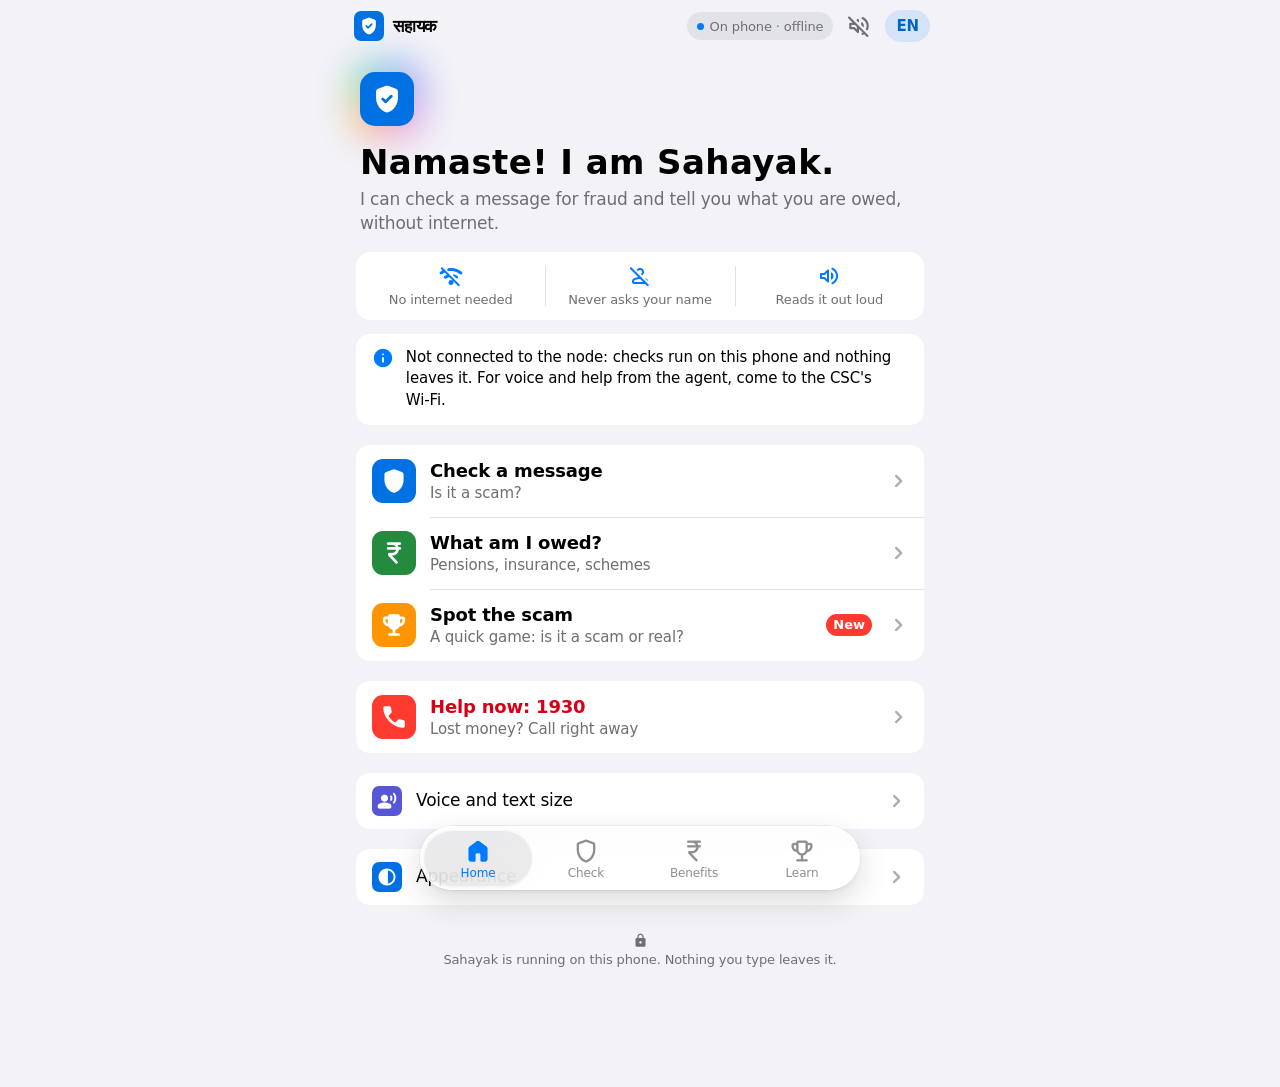
==== commit 779424a5: "Stand-alone Sahayak site, built from main 43a0d69: 22 languages, iOS look, Spot the scam, reading al" ====
--- a/index.html
+++ b/index.html
@@ -4,48 +4,46 @@
 <meta charset="utf-8">
 <meta name="sahayak-standalone" content="1">
 <meta name="viewport" content="width=device-width, initial-scale=1, viewport-fit=cover">
-<meta name="theme-color" content="#F4F3F0" media="(prefers-color-scheme: light)">
-<meta name="theme-color" content="#101010" media="(prefers-color-scheme: dark)">
+<meta name="theme-color" content="#F9F9F9" media="(prefers-color-scheme: light)">
+<meta name="theme-color" content="#161617" media="(prefers-color-scheme: dark)">
 <meta name="description" content="Sahayak: offline scam check and benefits guide, running on this node.">
 <title>Sahayak · सहायक</title>
 <link rel="manifest" href="app/manifest.webmanifest">
 <link rel="icon" href="app/icons/icon.svg" type="image/svg+xml">
 <link rel="apple-touch-icon" href="app/icons/icon-192.png">
 <link rel="preload" href="app/fonts/symbols.woff2" as="font" type="font/woff2" crossorigin>
-<link rel="preload" href="app/fonts/geist-latin.woff2" as="font" type="font/woff2" crossorigin>
-<link rel="stylesheet" href="app/styles.css">
+<link rel="stylesheet" href="app/app.css">
 </head>
 <body>
 <header class="topbar">
   <div class="topbar-inner">
     <button class="brand" data-go="home" type="button" aria-label="Sahayak home">
       <span class="brand-mark" aria-hidden="true"><span class="ms">verified_user</span></span>
-      <span class="brand-text"><b>सहायक</b><small>SAHAYAK</small></span>
+      <span class="brand-text"><b>सहायक</b><span class="nav-title" id="nav-title" aria-hidden="true"></span><small>SAHAYAK</small></span>
     </button>
     <span class="node-pill" id="node-pill" title=""><span class="dot" aria-hidden="true"></span><span data-i18n="node_pill"></span></span>
     <button class="sound-toggle" id="sound-toggle" type="button" aria-pressed="false" aria-label="Read screens aloud">
       <span class="ms on" aria-hidden="true">volume_up</span><span class="ms off" aria-hidden="true">volume_off</span>
     </button>
-    <button class="lang-toggle" id="lang-toggle" type="button" aria-label="Change language">हिं</button>
+    <button class="lang-toggle" id="lang-toggle" type="button" aria-label="Change language">EN</button>
   </div>
 </header>
 
 <main id="main">
   <!-- HOME -->
   <section class="screen" data-screen="home">
-    <div class="hero">
-      <span class="hero-mark ms" aria-hidden="true">verified_user</span>
-      <div class="hero-glass">
-        <h1 data-i18n="home_title"></h1>
-        <p class="sub" data-i18n="home_sub"></p>
-        <ul class="trust">
-          <li><span class="ms" aria-hidden="true">wifi_off</span><span data-i18n="trust_offline"></span></li>
-          <li><span class="ms" aria-hidden="true">person_off</span><span data-i18n="trust_private"></span></li>
-          <li><span class="ms" aria-hidden="true">volume_up</span><span data-i18n="trust_voice"></span></li>
-        </ul>
-      </div>
-    </div>
+    <div class="intro">
+      <span class="live-shield" aria-hidden="true"><i></i><i></i><span class="ms">verified_user</span></span>
+      <h1 class="large-title" data-i18n="home_title"></h1>
+      <p class="sub" data-i18n="home_sub"></p>
+    </div>
+    <ul class="trust">
+      <li><span class="ms" aria-hidden="true">wifi_off</span><span data-i18n="trust_offline"></span></li>
+      <li><span class="ms" aria-hidden="true">person_off</span><span data-i18n="trust_private"></span></li>
+      <li><span class="ms" aria-hidden="true">volume_up</span><span data-i18n="trust_voice"></span></li>
+    </ul>
     <p class="note" id="phone-mode-note" data-i18n="phone_mode_note" hidden></p>
+    <p class="note" id="lang-note" hidden></p>
     <div class="tiles">
       <button class="tile tile-shield" data-go="check" type="button">
         <span class="tile-icon" aria-hidden="true"><span class="ms">shield</span></span>
@@ -57,6 +55,14 @@
         <span class="tile-text"><span class="tile-title" data-i18n="tile_benefits"></span><span class="tile-sub" data-i18n="tile_benefits_sub"></span></span>
         <span class="ms chev" aria-hidden="true">chevron_right</span>
       </button>
+      <button class="tile tile-learn" data-go="learn" type="button">
+        <span class="tile-icon" aria-hidden="true"><span class="ms">emoji_events</span></span>
+        <span class="tile-text"><span class="tile-title" data-i18n="tile_learn"></span><span class="tile-sub" data-i18n="tile_learn_sub"></span></span>
+        <span class="tile-badge" id="learn-badge" hidden></span>
+        <span class="ms chev" aria-hidden="true">chevron_right</span>
+      </button>
+    </div>
+    <div class="tiles">
       <a class="tile tile-help" href="tel:1930">
         <span class="tile-icon" aria-hidden="true"><span class="ms">call</span></span>
         <span class="tile-text"><span class="tile-title" data-i18n="tile_help"></span><span class="tile-sub" data-i18n="tile_help_sub"></span></span>
@@ -90,12 +96,23 @@
         <p class="note" id="voice-status"></p>
       </div>
     </details>
+    <details class="settings appearance">
+      <summary><span class="ms" aria-hidden="true">contrast</span><span data-i18n="appearance"></span></summary>
+      <div class="settings-body">
+        <div class="theme-picker" role="radiogroup" data-i18n-label="appearance">
+        <label class="theme-opt"><input type="radio" name="theme" value="auto" checked><span class="sw sw-auto" aria-hidden="true"><i></i><i></i><b></b></span><span class="theme-name" data-i18n="theme_auto"></span><span class="theme-tick" aria-hidden="true"></span></label>
+        <label class="theme-opt"><input type="radio" name="theme" value="light"><span class="sw sw-light" aria-hidden="true"><i></i><i></i><b></b></span><span class="theme-name" data-i18n="theme_light"></span><span class="theme-tick" aria-hidden="true"></span></label>
+        <label class="theme-opt"><input type="radio" name="theme" value="titanium"><span class="sw sw-titanium" aria-hidden="true"><i></i><i></i><b></b></span><span class="theme-name" data-i18n="theme_titanium"></span><span class="theme-tick" aria-hidden="true"></span></label>
+        <label class="theme-opt"><input type="radio" name="theme" value="dark"><span class="sw sw-dark" aria-hidden="true"><i></i><i></i><b></b></span><span class="theme-name" data-i18n="theme_dark"></span><span class="theme-tick" aria-hidden="true"></span></label>
+        </div>
+      </div>
+    </details>
   </section>
 
   <!-- CHECK A MESSAGE -->
   <section class="screen" data-screen="check" hidden>
     <div class="screen-head">
-      <button class="back" data-go="home" type="button" data-i18n-label="back"><span class="ms" aria-hidden="true">arrow_back</span></button>
+      <button class="back" data-go="home" type="button" data-i18n-label="back"><span class="ms" aria-hidden="true">chevron_left</span><span class="back-label" data-i18n="back"></span></button>
       <h2 data-i18n="check_title"></h2>
     </div>
     <div class="modes" role="radiogroup" aria-label="What to check">
@@ -108,12 +125,12 @@
       <button id="btn-paste" class="tinted big paste-btn" type="button" hidden><span class="ms" aria-hidden="true">content_paste</span><span data-i18n="paste_check"></span></button>
       <label class="label" for="msg" id="msg-label" data-i18n="check_label"></label>
       <p class="note" id="ocr-review" data-i18n="ocr_review" hidden></p>
-      <textarea id="msg" maxlength="4000" autocomplete="off" spellcheck="false"></textarea>
+      <textarea id="msg" maxlength="4000" autocomplete="off" spellcheck="false" dir="auto"></textarea>
       <div id="mic-msg" class="mic-slot"></div>
       <details class="extra">
         <summary data-i18n="sender_add"></summary>
         <label class="label" for="sender" data-i18n="sender_label"></label>
-        <input id="sender" type="text" maxlength="40" autocomplete="off" inputmode="text" placeholder="AX-SBIBNK-S / 98xxxxxx10">
+        <input id="sender" type="text" maxlength="40" autocomplete="off" inputmode="text" placeholder="AX-SBIBNK-S / 98xxxxxx10" dir="auto">
       </details>
       <button id="btn-check" class="primary big" type="button"><span class="ms" aria-hidden="true">shield</span><span class="btn-label" data-i18n="check_btn"></span></button>
       <p class="try" data-i18n="try_examples"></p>
@@ -134,7 +151,7 @@
   <!-- RESULT -->
   <section class="screen" data-screen="result" hidden>
     <div class="screen-head">
-      <button class="back" data-go="check" type="button" data-i18n-label="back"><span class="ms" aria-hidden="true">arrow_back</span></button>
+      <button class="back" data-go="check" type="button" data-i18n-label="back"><span class="ms" aria-hidden="true">chevron_left</span><span class="back-label" data-i18n="back"></span></button>
     </div>
     <div id="verdict" class="verdict" role="status" aria-live="polite"></div>
     <h2 id="headline" tabindex="-1"></h2>
@@ -167,7 +184,7 @@
   <!-- 1930 COMPLAINT DRAFT -->
   <section class="screen" data-screen="complaint" hidden>
     <div class="screen-head">
-      <button class="back no-print" data-go="result" type="button" data-i18n-label="back"><span class="ms" aria-hidden="true">arrow_back</span></button>
+      <button class="back no-print" data-go="result" type="button" data-i18n-label="back"><span class="ms" aria-hidden="true">chevron_left</span><span class="back-label" data-i18n="back"></span></button>
       <h2 data-i18n="complaint_title"></h2>
     </div>
     <p class="note" data-i18n="complaint_note"></p>
@@ -190,7 +207,7 @@
   <!-- BENEFITS NAVIGATOR: intro -->
   <section class="screen" data-screen="benefits" hidden>
     <div class="screen-head">
-      <button class="back" data-go="home" type="button" data-i18n-label="back"><span class="ms" aria-hidden="true">arrow_back</span></button>
+      <button class="back" data-go="home" type="button" data-i18n-label="back"><span class="ms" aria-hidden="true">chevron_left</span><span class="back-label" data-i18n="back"></span></button>
     </div>
     <span class="feature-icon" aria-hidden="true"><span class="ms">currency_rupee</span></span>
     <h2 data-i18n="tile_benefits"></h2>
@@ -209,7 +226,7 @@
   <!-- BENEFITS NAVIGATOR: one question per screen -->
   <section class="screen" data-screen="question" hidden>
     <div class="q-head">
-      <button id="btn-q-back" class="back" type="button" data-i18n-label="back"><span class="ms" aria-hidden="true">arrow_back</span></button>
+      <button id="btn-q-back" class="back" type="button" data-i18n-label="back"><span class="ms" aria-hidden="true">chevron_left</span><span class="back-label" data-i18n="back"></span></button>
       <div class="q-progress">
         <span id="q-count"></span>
         <span class="bar" aria-hidden="true"><span id="q-bar"></span></span>
@@ -228,7 +245,7 @@
   <!-- BENEFITS NAVIGATOR: result -->
   <section class="screen" data-screen="benefits-result" hidden>
     <div class="screen-head">
-      <button class="back" data-go="benefits" type="button" data-i18n-label="back"><span class="ms" aria-hidden="true">arrow_back</span></button>
+      <button class="back" data-go="benefits" type="button" data-i18n-label="back"><span class="ms" aria-hidden="true">chevron_left</span><span class="back-label" data-i18n="back"></span></button>
     </div>
     <div id="nav-summary" class="nav-summary" role="status" aria-live="polite" tabindex="-1"></div>
     <div id="nav-health"></div>
@@ -246,10 +263,52 @@
     <p id="nav-meta" class="meta"></p>
   </section>
 
+  <!-- SPOT THE SCAM: the awareness game -->
+  <section class="screen" data-screen="learn" hidden>
+    <h1 class="large-title" data-i18n="tile_learn"></h1>
+    <p class="sub" data-i18n="learn_sub"></p>
+    <div id="level-card" class="level-card"></div>
+    <button id="btn-play" class="primary big" type="button"><span class="ms" aria-hidden="true">play_arrow</span><span data-i18n="play_round"></span></button>
+    <div id="daily-card" class="daily-card"></div>
+    <h3 data-i18n="badges_title"></h3>
+    <div id="badges" class="badges"></div>
+    <p class="fine" data-i18n="game_private"></p>
+  </section>
+
+  <section class="screen" data-screen="play" hidden>
+    <div class="play-head">
+      <button class="back" id="btn-play-quit" type="button" data-i18n-label="back"><span class="ms" aria-hidden="true">close</span></button>
+      <div class="dots" id="play-dots" aria-hidden="true"></div>
+      <span class="play-score" id="play-score"></span>
+    </div>
+    <p class="play-count" id="play-count"></p>
+    <h2 class="play-q" data-i18n="play_question"></h2>
+    <div id="msg-card" class="msg-card"></div>
+    <div id="answer-row" class="answer-row">
+      <button id="btn-ans-scam" class="answer scam" type="button"><span class="ms" aria-hidden="true">gpp_bad</span><span data-i18n="ans_scam"></span></button>
+      <button id="btn-ans-real" class="answer real" type="button"><span class="ms" aria-hidden="true">verified_user</span><span data-i18n="ans_real"></span></button>
+    </div>
+    <p id="swipe-hint" class="fine" data-i18n="swipe_hint"></p>
+    <div id="feedback" class="feedback" role="status" aria-live="polite" hidden></div>
+  </section>
+
+  <section class="screen" data-screen="game-done" hidden>
+    <div class="ring-wrap" id="done-ring"></div>
+    <h2 id="done-title" class="done-title" tabindex="-1"></h2>
+    <p id="done-sub" class="sub done-sub"></p>
+    <span id="done-points" class="done-points"></span>
+    <div id="done-badges"></div>
+    <div class="cta-row">
+      <button id="btn-play-again" class="primary wide" type="button"><span class="ms" aria-hidden="true">refresh</span><span data-i18n="play_again"></span></button>
+      <button id="btn-game-share" class="tinted wide" type="button"><span class="ms" aria-hidden="true">share</span><span data-i18n="share_game"></span></button>
+      <button class="secondary wide" data-go="learn" type="button"><span data-i18n="done_btn"></span></button>
+    </div>
+  </section>
+
   <!-- BENEFITS NAVIGATOR: printable case slip -->
   <section class="screen" data-screen="slip" hidden>
     <div class="screen-head no-print">
-      <button class="back" data-go="benefits-result" type="button" data-i18n-label="back"><span class="ms" aria-hidden="true">arrow_back</span></button>
+      <button class="back" data-go="benefits-result" type="button" data-i18n-label="back"><span class="ms" aria-hidden="true">chevron_left</span><span class="back-label" data-i18n="back"></span></button>
     </div>
     <div id="slip-sheet" class="slip-sheet"></div>
     <div class="cta-row no-print">
@@ -258,6 +317,14 @@
     </div>
   </section>
 </main>
+
+<nav class="tabbar no-print" aria-label="Sahayak">
+  <span class="tab-lens" aria-hidden="true"></span>
+  <button class="tab" data-go="home" data-tab="home" type="button"><span class="ms" aria-hidden="true">home</span><span data-i18n="tab_home"></span></button>
+  <button class="tab" data-go="check" data-tab="check" type="button"><span class="ms" aria-hidden="true">shield</span><span data-i18n="tab_check"></span></button>
+  <button class="tab" data-go="benefits" data-tab="benefits" type="button"><span class="ms" aria-hidden="true">currency_rupee</span><span data-i18n="tab_benefits"></span></button>
+  <button class="tab" data-go="learn" data-tab="learn" type="button"><span class="ms" aria-hidden="true">emoji_events</span><span data-i18n="tab_learn"></span></button>
+</nav>
 
 <div id="ticket" class="ticket-sheet" role="alertdialog" aria-live="assertive" hidden>
   <p class="ticket-label"><span class="ms" aria-hidden="true">confirmation_number</span><span data-i18n="ticket_title"></span></p>
@@ -266,10 +333,19 @@
   <button class="primary" id="ticket-ok" type="button" data-i18n="ticket_ok"></button>
 </div>
 
+<div id="lang-sheet" class="ticket-sheet lang-sheet" role="dialog" aria-modal="true" aria-labelledby="lang-sheet-title" hidden>
+  <h2 id="lang-sheet-title" data-i18n="lang_title"></h2>
+  <p class="lang-sheet-note" id="lang-sheet-note" dir="auto"></p>
+  <div class="lang-list" id="lang-list"></div>
+  <button class="secondary" id="lang-close" type="button" data-i18n="lang_close"></button>
+</div>
+
+<div class="glow" id="glow" aria-hidden="true" hidden><i class="glow-haze"></i><i class="glow-edge"></i></div>
 <footer class="foot"><span data-i18n="foot"></span> <span id="pack-version"></span></footer>
 <script src="app/mic.js" defer></script>
 <script src="app/checker.js" defer></script>
 <script src="app/navigator.js" defer></script>
+<script src="app/i18n.js" defer></script>
 <script src="app/app.js" defer></script>
 </body>
 </html>
--- a/app/app.css
+++ b/app/app.css
@@ -0,0 +1,1325 @@
+/* Sahayak phone app, in the manner of Apple's own iOS apps: the system font, the system colours, grouped inset lists
+   with hairline separators, large titles, a translucent bar at the top and a tab bar at the bottom. No gradients,
+   no glows. Status colours always come with a glyph and a word. Used by index.html only; the operator console and
+   the node page keep web/styles.css.
+   Every icon ships with the app (web/fonts/symbols.woff2): the node has no internet. Text uses the phone's own
+   fonts (San Francisco on an iPhone or a Mac, Roboto and Noto on Android), which also carry every Indian script. */
+
+@font-face {
+  font-family: "Sahayak Symbols"; font-style: normal; font-weight: 300 700; font-display: block;
+  src: url(fonts/symbols.woff2) format("woff2");
+}
+
+/* ---------------------------------------------------------------- tokens: light */
+:root {
+  color-scheme: light;
+  --font: -apple-system, BlinkMacSystemFont, "SF Pro Text", system-ui, "Segoe UI", Roboto, "Helvetica Neue", Arial,
+    "Noto Sans", "Noto Sans Devanagari", "Kohinoor Devanagari", "Nirmala UI", sans-serif;
+  --display: -apple-system, BlinkMacSystemFont, "SF Pro Display", system-ui, "Segoe UI", Roboto, "Helvetica Neue", Arial,
+    "Noto Sans", "Noto Sans Devanagari", "Kohinoor Devanagari", "Nirmala UI", sans-serif;
+  --mono: ui-monospace, "SF Mono", Menlo, Consolas, monospace;
+  --icons: "Sahayak Symbols";
+
+  --page: #F2F2F7;             /* systemGroupedBackground */
+  --card: #FFFFFF;             /* secondarySystemGroupedBackground */
+  --card-2: #F2F2F7;           /* a field or a well inside a card */
+  --elev: #FFFFFF;
+  --label: #000000;
+  --label-2: #6E6E73;          /* secondary label, darkened for reading in a hurry (5:1 on white) */
+  --label-3: #AEAEB2;          /* chevrons, placeholders */
+  --sep: rgba(60, 60, 67, .29);
+  --fill: rgba(120, 120, 128, .20);
+  --fill-2: rgba(120, 120, 128, .16);
+  --fill-3: rgba(118, 118, 128, .12);
+  --press: #E5E5EA;            /* a row while pressed */
+  --seg-thumb: #FFFFFF;
+  --bar: rgba(249, 249, 249, .86);
+  --bar-sep: rgba(0, 0, 0, .22);
+  --scrim: rgba(0, 0, 0, .38);
+  --bubble: #E9E9EB;           /* a received message */
+  --bar-bg: var(--bar);        /* the top bar and the tab bar */
+  --brand-bg: var(--tint-fill); --brand-ink: #FFFFFF;
+  --card-ring: none;           /* White Titanium draws a fine edge round each card */
+  --glass-bg: rgba(255, 255, 255, .8);
+  --glass-edge: inset 0 1px 0 rgba(255, 255, 255, .95), inset 0 0 0 .5px rgba(255, 255, 255, .5), 0 0 0 .5px rgba(0, 0, 0, .1);
+  --lens-bg: rgba(120, 120, 128, .14); --lens-edge: inset 0 1px 0 rgba(255, 255, 255, .7), 0 1px 3px rgba(0, 0, 0, .06);
+
+  --tint: #007AFF;  --tint-fill: #0071E3;  --tint-ink: #0066CC;  --tint-soft: rgba(0, 122, 255, .12);
+  --red: #FF3B30;   --red-fill: #E0301E;   --red-ink: #D70015;   --red-soft: rgba(255, 59, 48, .12);
+  --orange: #FF9500; --orange-ink: #C93400; --orange-soft: rgba(255, 149, 0, .15);
+  --yellow: #FFCC00;
+  --green: #34C759; --green-fill: #248A3D; --green-ink: #248A3D; --green-soft: rgba(52, 199, 89, .14);
+  --teal: #30B0C7;  --indigo: #5856D6;  --purple: #AF52DE; --purple-ink: #8944AB; --purple-soft: rgba(175, 82, 222, .12);
+  --pink: #FF2D55;  --gray: #8E8E93;
+  --on-color: #FFFFFF;
+
+  --r-card: 14px;   /* inset grouped sections */
+  --r-btn: 14px;
+  --shadow-float: 0 8px 28px rgba(0, 0, 0, .14), 0 1px 3px rgba(0, 0, 0, .06);
+  --ease: cubic-bezier(.25, .1, .25, 1);
+  --ease-out: cubic-bezier(.2, .8, .2, 1);
+  --spring: linear(0, .2 8%, .62 20%, .95 34%, 1.04 46%, 1.01 60%, 1);
+  --trk-large: .012em;   /* SF Display at 34px; zeroed for every non-Latin script below */
+}
+
+/* ---------------------------------------------------------------- tokens: dark */
+@media (prefers-color-scheme: dark) {
+  :root:not([data-theme="light"]):not([data-theme="titanium"]) {
+    color-scheme: dark;
+    --page: #000000; --card: #1C1C1E; --card-2: #2C2C2E; --elev: #2C2C2E;
+    --label: #FFFFFF; --label-2: rgba(235, 235, 245, .66); --label-3: rgba(235, 235, 245, .32);
+    --sep: rgba(84, 84, 88, .65); --fill: rgba(120, 120, 128, .36); --fill-2: rgba(120, 120, 128, .32); --fill-3: rgba(118, 118, 128, .24);
+    --press: #3A3A3C; --seg-thumb: #636366; --bar: rgba(22, 22, 23, .84); --bar-sep: rgba(255, 255, 255, .16);
+    --scrim: rgba(0, 0, 0, .6); --bubble: #262629;
+    --tint: #0A84FF; --tint-fill: #0A84FF; --tint-ink: #409CFF; --tint-soft: rgba(10, 132, 255, .2);
+    --red: #FF453A; --red-fill: #FF453A; --red-ink: #FF6961; --red-soft: rgba(255, 69, 58, .2);
+    --orange: #FF9F0A; --orange-ink: #FFB340; --orange-soft: rgba(255, 159, 10, .2); --yellow: #FFD60A;
+    --green: #30D158; --green-fill: #248A3D; --green-ink: #30D158; --green-soft: rgba(48, 209, 88, .18);
+    --teal: #40C8E0; --indigo: #5E5CE6; --purple: #BF5AF2; --purple-ink: #DA8FFF; --purple-soft: rgba(191, 90, 242, .2);
+    --pink: #FF375F; --gray: #8E8E93;
+    --shadow-float: 0 8px 28px rgba(0, 0, 0, .5);
+    --glass-bg: rgba(40, 40, 42, .78);
+    --glass-edge: inset 0 1px 0 rgba(255, 255, 255, .16), inset 0 0 0 .5px rgba(255, 255, 255, .08), 0 0 0 .5px rgba(0, 0, 0, .5);
+    --lens-bg: rgba(255, 255, 255, .12); --lens-edge: inset 0 1px 0 rgba(255, 255, 255, .14);
+  }
+}
+:root[data-theme="dark"] {
+  color-scheme: dark;
+  --page: #000000; --card: #1C1C1E; --card-2: #2C2C2E; --elev: #2C2C2E;
+  --label: #FFFFFF; --label-2: rgba(235, 235, 245, .66); --label-3: rgba(235, 235, 245, .32);
+  --sep: rgba(84, 84, 88, .65); --fill: rgba(120, 120, 128, .36); --fill-2: rgba(120, 120, 128, .32); --fill-3: rgba(118, 118, 128, .24);
+  --press: #3A3A3C; --seg-thumb: #636366; --bar: rgba(22, 22, 23, .84); --bar-sep: rgba(255, 255, 255, .16);
+  --scrim: rgba(0, 0, 0, .6); --bubble: #262629;
+  --tint: #0A84FF; --tint-fill: #0A84FF; --tint-ink: #409CFF; --tint-soft: rgba(10, 132, 255, .2);
+  --red: #FF453A; --red-fill: #FF453A; --red-ink: #FF6961; --red-soft: rgba(255, 69, 58, .2);
+  --orange: #FF9F0A; --orange-ink: #FFB340; --orange-soft: rgba(255, 159, 10, .2); --yellow: #FFD60A;
+  --green: #30D158; --green-fill: #248A3D; --green-ink: #30D158; --green-soft: rgba(48, 209, 88, .18);
+  --teal: #40C8E0; --indigo: #5E5CE6; --purple: #BF5AF2; --purple-ink: #DA8FFF; --purple-soft: rgba(191, 90, 242, .2);
+  --pink: #FF375F; --gray: #8E8E93;
+  --shadow-float: 0 8px 28px rgba(0, 0, 0, .5);
+  --glass-bg: rgba(40, 40, 42, .78);
+  --glass-edge: inset 0 1px 0 rgba(255, 255, 255, .16), inset 0 0 0 .5px rgba(255, 255, 255, .08), 0 0 0 .5px rgba(0, 0, 0, .5);
+  --lens-bg: rgba(255, 255, 255, .12); --lens-edge: inset 0 1px 0 rgba(255, 255, 255, .14);
+}
+
+/* ---------------------------------------------------------------- tokens: White Titanium */
+/* A warm silver-white light look, after the brushed titanium of a phone's frame: soft stone-grey page, warm white
+   cards with a fine metal edge, brushed bars and a titanium app mark. Status colours and the blue tint stay as in
+   Light, so every verdict and every button reads the same. */
+:root[data-theme="titanium"] {
+  color-scheme: light;
+  --page: #E7E5E0; --card: #FAF9F7; --card-2: #EFEDE9; --elev: #FFFFFF;
+  --label: #1D1D1F; --label-2: #625E57; --label-3: #A8A39B;
+  --sep: rgba(105, 95, 80, .28); --fill: rgba(118, 110, 98, .24); --fill-2: rgba(118, 110, 98, .18); --fill-3: rgba(118, 110, 98, .13);
+  --press: #EDEAE5; --seg-thumb: #FFFFFF; --bubble: #E6E3DD; --gray: #8C877F;
+  --bar: rgba(244, 243, 240, .88);
+  --bar-bg: linear-gradient(180deg, rgba(252, 251, 249, .9) 0%, rgba(240, 238, 234, .88) 55%, rgba(232, 230, 225, .9) 100%);
+  --bar-sep: rgba(110, 100, 85, .3);
+  --scrim: rgba(40, 34, 26, .34);
+  --brand-bg: linear-gradient(150deg, #FDFCFB 0%, #DDDAD4 42%, #F3F1ED 58%, #C8C4BC 100%); --brand-ink: #3C3A36;
+  --card-ring: 0 0 0 .5px rgba(120, 108, 90, .3), 0 1px 2px rgba(70, 60, 45, .06);
+  --shadow-float: 0 8px 28px rgba(60, 50, 35, .16), 0 0 0 .5px rgba(120, 108, 90, .3);
+  --glass-bg: rgba(250, 249, 246, .82);
+  --glass-edge: inset 0 1px 0 #FFFFFF, inset 0 -1px 0 rgba(120, 108, 90, .12), 0 0 0 .5px rgba(120, 108, 90, .38);
+  --lens-bg: linear-gradient(180deg, rgba(255, 255, 255, .9), rgba(226, 223, 217, .75));
+  --lens-edge: inset 0 0 0 .5px rgba(120, 108, 90, .3), 0 1px 3px rgba(70, 60, 45, .1);
+}
+
+/* ---------------------------------------------------------------- accessibility settings */
+@media (prefers-contrast: more) {
+  :root { --label-2: #3C3C43; --label-3: #6E6E73; --sep: rgba(60, 60, 67, .5); --tint: #0040DD; --tint-ink: #0040DD; }
+}
+@media (prefers-reduced-transparency: reduce) {
+  :root { --bar: #F9F9F9; --glass-bg: #F9F9F9; }
+  @media (prefers-color-scheme: dark) { :root:not([data-theme="light"]):not([data-theme="titanium"]) { --bar: #161617; --bar-bg: #161617; } }
+}
+@media (prefers-reduced-motion: reduce) {
+  *, *::before, *::after { animation-duration: .01ms !important; animation-iteration-count: 1 !important;
+    transition-duration: .01ms !important; scroll-behavior: auto !important; }
+}
+
+/* ---------------------------------------------------------------- base */
+*, *::before, *::after { box-sizing: border-box; }
+html { background: var(--page); -webkit-text-size-adjust: 100%; text-size-adjust: 100%; }
+html, body { margin: 0; }
+body {
+  min-height: 100vh; min-height: 100dvh;
+  padding-bottom: calc(92px + env(safe-area-inset-bottom));  /* room for the floating tab bar */
+  font: 400 1.0625rem/1.4 var(--font); letter-spacing: -.01em;
+  color: var(--label); background: var(--page);
+  overflow-wrap: anywhere;  /* long links and numbers in a message never widen the page */
+  -webkit-font-smoothing: antialiased; -moz-osx-font-smoothing: grayscale;
+  -webkit-tap-highlight-color: transparent;
+}
+body[data-at="play"] { padding-bottom: env(safe-area-inset-bottom); }
+/* Indian and Perso-Arabic scripts: no tracking (it breaks joined letters), and room for their marks */
+:lang(hi), :lang(as), :lang(bn), :lang(brx), :lang(doi), :lang(gu), :lang(kn), :lang(ks), :lang(kok), :lang(mai), :lang(ml), :lang(mni), :lang(mr), :lang(ne), :lang(or), :lang(pa), :lang(sa), :lang(sat), :lang(sd), :lang(ta), :lang(te), :lang(ur) { --trk-large: 0; letter-spacing: 0; }
+:lang(en) { --trk-large: .012em; letter-spacing: -.01em; }
+body:lang(hi), body:lang(as), body:lang(bn), body:lang(brx), body:lang(doi), body:lang(gu), body:lang(kn), body:lang(ks), body:lang(kok), body:lang(mai), body:lang(ml), body:lang(mni), body:lang(mr), body:lang(ne), body:lang(or), body:lang(pa), body:lang(sa), body:lang(sat), body:lang(sd), body:lang(ta), body:lang(te), body:lang(ur) { line-height: 1.55; }
+body:lang(ur), body:lang(ks), body:lang(sd) { line-height: 1.8; }
+[hidden] { display: none !important; }
+::selection { background: var(--tint-soft); }
+:focus { outline: none; }
+:focus-visible { outline: 3px solid var(--tint); outline-offset: 2px; border-radius: 8px; }
+[tabindex="-1"]:focus-visible { outline: none; }  /* a heading moved to for a screen reader, not a control */
+button, a, input, textarea, select { font: inherit; color: inherit; letter-spacing: inherit; }
+button { cursor: pointer; }
+a { color: var(--tint-ink); }
+h1, h2, h3, h4, h5 { text-wrap: balance; }
+p { text-wrap: pretty; }
+
+/* icons: write the icon's name inside, e.g. <span class="ms">call</span> */
+.ms {
+  font-family: var(--icons); font-weight: normal; font-style: normal; font-size: 1.375rem; line-height: 1;
+  letter-spacing: normal; text-transform: none; white-space: nowrap; word-wrap: normal; direction: ltr;
+  display: inline-block; flex: none; width: 1em; height: 1em; overflow: hidden; text-align: center;
+  font-feature-settings: "liga"; -webkit-font-smoothing: antialiased; user-select: none; -webkit-user-select: none;
+  font-variation-settings: "FILL" 0, "wght" 400;
+}
+.ms.fill { font-variation-settings: "FILL" 1, "wght" 400; }
+[dir="rtl"] .ms.flip, [dir="rtl"] .chev { transform: scaleX(-1); }
+
+/* ---------------------------------------------------------------- navigation bar */
+.topbar {
+  position: sticky; top: 0; z-index: 20;
+  padding-top: env(safe-area-inset-top);
+  background: transparent;
+  box-shadow: 0 .5px 0 transparent;
+  transition: box-shadow .25s var(--ease), background-color .25s var(--ease);
+}
+.topbar.scrolled {
+  background: var(--bar-bg);
+  -webkit-backdrop-filter: saturate(180%) blur(20px); backdrop-filter: saturate(180%) blur(20px);
+  box-shadow: 0 .5px 0 var(--bar-sep);
+}
+.topbar-inner {
+  max-width: 600px; margin: 0 auto; height: 52px; padding: 0 10px 0 12px;
+  display: flex; align-items: center; gap: 6px;
+}
+.topbar-inner > * { min-width: 0; }
+.brand {
+  flex: none; display: flex; align-items: center; gap: 9px; height: 44px; padding: 0 6px 0 2px;
+  border: 0; background: none; color: inherit; text-align: start;
+}
+.brand-mark {
+  flex: none; display: grid; place-items: center; width: 30px; height: 30px; border-radius: 7px;
+  background: var(--brand-bg); color: var(--brand-ink); box-shadow: var(--card-ring);
+}
+.brand-mark .ms { font-size: 20px; font-variation-settings: "FILL" 1, "wght" 500; }
+.brand-text { position: relative; display: flex; flex-direction: column; line-height: 1.2; }
+.brand-text b, .nav-title { transition: opacity .22s var(--ease), transform .3s var(--ease-out); }
+.brand-text b { font-size: 1.0625rem; font-weight: 600; }
+/* the screen's title takes the brand's place once its large title has scrolled under the bar (the pill makes room) */
+.nav-title {
+  position: absolute; inset-inline-start: 0; top: 0; width: max-content; max-width: min(calc(100vw - 172px), 420px);
+  overflow: hidden; text-overflow: ellipsis; white-space: nowrap;
+  font-size: 1.0625rem; font-weight: 600; line-height: 1.2; opacity: 0; transform: translateY(8px); pointer-events: none;
+}
+.topbar.titled .brand-text b { opacity: 0; transform: translateY(-8px); }
+.topbar.titled .nav-title { opacity: 1; transform: none; }
+.node-pill { transition: opacity .2s var(--ease); }
+.topbar.titled .node-pill { opacity: 0; pointer-events: none; }
+.brand-text small { display: none; }
+.node-pill {
+  margin-inline-start: auto; display: inline-flex; align-items: center; gap: 6px; height: 28px; padding: 0 10px;
+  border-radius: 14px; background: var(--fill-3); color: var(--label-2);
+  font-size: .8125rem; font-weight: 500; line-height: 1; white-space: nowrap; letter-spacing: 0;
+}
+.node-pill .dot { flex: none; width: 7px; height: 7px; border-radius: 50%; background: var(--green); }
+.node-pill.phone .dot { background: var(--tint); }
+.sound-toggle {
+  flex: none; display: grid; place-items: center; width: 40px; height: 44px; padding: 0; border: 0;
+  background: none; color: var(--tint);
+}
+.sound-toggle .ms { font-size: 26px; }
+.sound-toggle .off { display: none; }
+.sound-toggle[aria-pressed="false"] { color: var(--label-2); }
+.sound-toggle[aria-pressed="false"] .on { display: none; }
+.sound-toggle[aria-pressed="false"] .off { display: inline-block; }
+.lang-toggle {
+  flex: none; min-width: 40px; height: 32px; padding: 0 11px; border: 0; border-radius: 16px;
+  background: var(--tint-soft); color: var(--tint-ink); font-size: .9375rem; font-weight: 600; line-height: 1;
+}
+.sound-toggle:active, .lang-toggle:active, .brand:active { opacity: .45; }
+@media (max-width: 360px) { .brand-text { display: none; } }
+
+/* ---------------------------------------------------------------- tab bar */
+/* A floating capsule of glass, as in Apple's newest iOS: the page shows through it, its top edge catches the light,
+   and a lens slides (and stretches a little) to the chosen tab. */
+.tabbar {
+  position: fixed; left: 0; right: 0; bottom: calc(10px + env(safe-area-inset-bottom)); z-index: 30;
+  width: min(calc(100% - 24px), 440px); margin: 0 auto; padding: 4px;
+  display: flex; border-radius: 34px;
+  background: var(--glass-bg);
+  -webkit-backdrop-filter: blur(24px) saturate(190%); backdrop-filter: blur(24px) saturate(190%);
+  box-shadow: var(--glass-edge), 0 12px 32px rgba(0, 0, 0, .14), 0 2px 6px rgba(0, 0, 0, .06);
+}
+.tab-lens {
+  position: absolute; top: 4px; bottom: 4px; left: 4px; width: calc((100% - 8px) / 4); border-radius: 30px;
+  background: var(--lens-bg); box-shadow: var(--lens-edge);
+  translate: calc(var(--i, 0) * 100%) 0; transition: translate .6s var(--spring);
+}
+[dir="rtl"] .tab-lens { left: auto; right: 4px; translate: calc(var(--i, 0) * -100%) 0; }
+.tab-lens.moving { animation: lens-stretch .6s var(--ease-ios); }
+@keyframes lens-stretch { 0% { scale: 1 1; } 30% { scale: 1.22 .88; } 65% { scale: .96 1.03; } 100% { scale: 1 1; } }
+.tab {
+  position: relative; z-index: 1;
+  flex: 1 1 0; min-width: 0; max-width: 150px; height: 56px; border-radius: 30px;
+  display: flex; flex-direction: column; align-items: center; justify-content: center; gap: 1px;
+  padding: 4px 2px 2px; border: 0; background: none; color: var(--gray);
+  font-size: .75rem; font-weight: 500; line-height: 1.2; letter-spacing: 0;
+}
+.tab .ms { font-size: 28px; }
+.tab > span:last-child { max-width: 100%; overflow: hidden; text-overflow: ellipsis; white-space: nowrap; }
+.tab[aria-current="page"] { color: var(--tint); }
+.tab[aria-current="page"] .ms { font-variation-settings: "FILL" 1, "wght" 500; }
+.tab:active .ms { opacity: .5; }
+body[data-at="play"] .tabbar { display: none; }
+
+/* ---------------------------------------------------------------- layout and type */
+main { max-width: 600px; margin: 0 auto; padding: 8px 16px 24px; }
+/* browsers with View Transitions slide whole pages (see MOTION); the others fade each screen in */
+@supports not (view-transition-name: none) { .screen { animation: screen-in .32s var(--ease-out); } }
+@keyframes screen-in { from { opacity: 0; transform: translateY(6px); } to { opacity: 1; transform: none; } }
+.screen h1, .large-title {
+  margin: 6px 4px 6px; font: 700 2.125rem/1.18 var(--display); letter-spacing: var(--trk-large);
+}
+.screen h2 { margin: 6px 4px 10px; font: 700 1.75rem/1.2 var(--display); letter-spacing: var(--trk-large); }
+.screen h3 { margin: 30px 4px 10px; font: 700 1.25rem/1.25 var(--display); letter-spacing: 0; }
+.sub { margin: 0 4px 18px; color: var(--label-2); font-size: 1.0625rem; }
+.try { margin: 28px 16px 8px; font-size: .9375rem; font-weight: 500; color: var(--label-2); }
+.fine { margin: 18px 16px 0; font-size: .8125rem; line-height: 1.45; color: var(--label-2); text-align: center; }
+.meta { margin: 20px 16px 0; font-size: .8125rem; line-height: 1.5; color: var(--label-2); font-variant-numeric: tabular-nums; }
+
+/* the back button: a chevron and the word, in the tint, as in every iOS app */
+.screen-head { display: flex; flex-wrap: wrap; align-items: center; min-height: 44px; margin: 0 0 4px; }
+.screen-head h2 { flex: 1 1 100%; margin-top: 2px; }
+.back {
+  flex: none; display: inline-flex; align-items: center; gap: 0; height: 44px; padding: 0 12px 0 0;
+  margin-inline-start: -8px; border: 0; background: none; color: var(--tint-ink);
+  font-size: 1.0625rem; font-weight: 400;
+}
+[dir="rtl"] .back { padding: 0 0 0 12px; }
+.back .ms { font-size: 34px; margin-inline-end: -4px; font-variation-settings: "FILL" 0, "wght" 500; }
+.back:active { opacity: .4; }
+.back-label { white-space: nowrap; }
+/* a tab's first screen has no back button: the tab bar is the way back */
+[data-screen="check"] > .screen-head .back, [data-screen="benefits"] > .screen-head .back { display: none; }
+
+/* ---------------------------------------------------------------- buttons */
+/* Filled (.primary), Tinted (.tinted), Gray (.secondary), Plain (.ghost), Destructive (.danger) */
+.primary, .tinted, .secondary, .ghost, .danger {
+  position: relative; display: inline-flex; align-items: center; justify-content: center; gap: 7px;
+  min-height: 50px; padding: 12px 20px; border: 0; border-radius: var(--r-btn);
+  font-size: 1.0625rem; font-weight: 600; line-height: 1.25; text-align: center; text-decoration: none;
+  transition: opacity .15s var(--ease), transform .45s var(--spring);
+  -webkit-user-select: none; user-select: none;
+}
+.primary .ms, .tinted .ms, .secondary .ms, .ghost .ms, .danger .ms { font-size: 1.375rem; font-variation-settings: "FILL" 1, "wght" 500; }
+.primary { background: var(--tint-fill); color: var(--on-color); }
+.tinted { background: var(--tint-soft); color: var(--tint-ink); }
+.secondary { background: var(--fill-3); color: var(--tint-ink); }
+.ghost { background: transparent; color: var(--tint-ink); }
+.danger { background: var(--red-fill); color: var(--on-color); }
+.primary:active, .tinted:active, .secondary:active, .danger:active { transform: scale(.965); opacity: .86; transition-duration: .08s, .12s; }
+.ghost:active { opacity: .5; }
+.primary[disabled], .tinted[disabled], .secondary[disabled], .danger[disabled] {
+  background: var(--fill-3); color: var(--label-3); cursor: not-allowed; opacity: 1;
+}
+.primary.big, .danger.big, .tinted.big { width: 100%; min-height: 54px; margin-top: 20px; font-size: 1.125rem; }
+.primary.loading .ms { display: none; }
+.primary.loading::before {
+  content: ""; width: 18px; height: 18px; border-radius: 50%; border: 2.5px solid currentColor;
+  border-top-color: transparent; animation: spin .8s linear infinite;
+}
+@keyframes spin { to { transform: rotate(360deg); } }
+.cta-row { display: flex; flex-wrap: wrap; gap: 10px; margin-top: 24px; }
+.cta-row > * { flex: 1 1 calc(50% - 5px); }
+.cta-row > .wide { flex-basis: 100%; }
+
+/* ---------------------------------------------------------------- inset grouped lists */
+/* .tiles (home), .chips (examples), .opts (answers), .reasons, .actions, .promise, the language list */
+.tiles, .chips, .reasons, .actions, .promise, .opts, .lang-list, .qr-box {
+  margin: 0; padding: 0; list-style: none; border-radius: var(--r-card); background: var(--card); overflow: hidden;
+}
+.tiles { margin-top: 20px; }
+.tiles + .tiles { margin-top: 20px; }
+
+.tile {
+  --inset: 74px;
+  position: relative; display: flex; align-items: center; gap: 14px; width: 100%; min-height: 72px;
+  padding: 12px 12px 12px 16px; border: 0; background: none; color: var(--label);
+  text-align: start; text-decoration: none;
+}
+[dir="rtl"] .tile { padding: 12px 16px 12px 12px; }
+.tile + .tile::before, .tile + [hidden] + .tile::before {
+  content: ""; position: absolute; top: 0; inset-inline-start: var(--inset); inset-inline-end: 0; height: 1px;
+  background: var(--sep); transform: scaleY(.5); transform-origin: top;
+}
+.tile:active { background: var(--press); }
+.tile-icon {
+  flex: none; display: grid; place-items: center; width: 44px; height: 44px; border-radius: 11px;
+  background: var(--gray); color: #FFFFFF;
+}
+.tile-icon .ms { font-size: 28px; font-variation-settings: "FILL" 1, "wght" 500; }
+.tile-shield .tile-icon { background: var(--tint-fill); }
+.tile-rupee .tile-icon { background: var(--green-fill); }
+.tile-learn .tile-icon { background: var(--orange); }
+.tile-help .tile-icon { background: var(--red); }
+.tile-install .tile-icon { background: var(--gray); }
+.tile-text { flex: 1; min-width: 0; display: flex; flex-direction: column; gap: 1px; }
+.tile-title { font-size: 1.125rem; line-height: 1.3; font-weight: 600; }
+.tile-sub { font-size: .9375rem; line-height: 1.35; color: var(--label-2); }
+.tile-help .tile-title { color: var(--red-ink); }
+.chev { flex: none; color: var(--label-3); font-size: 26px; font-variation-settings: "FILL" 0, "wght" 500; }
+.tile-badge {
+  flex: none; display: inline-grid; place-items: center; min-width: 22px; height: 22px; padding: 0 7px; border-radius: 11px;
+  background: var(--red); color: #FFFFFF; font-size: .8125rem; font-weight: 600; line-height: 1; letter-spacing: 0;
+}
+.tile-badge.dot { min-width: 10px; width: 10px; height: 10px; padding: 0; }
+
+/* examples and other lists of choices */
+.chips .chip, .opt {
+  position: relative; display: flex; align-items: center; gap: 12px; width: 100%; min-height: 52px;
+  padding: 12px 14px 12px 16px; border: 0; background: none; color: var(--label);
+  font-size: 1.0625rem; font-weight: 400; line-height: 1.35; text-align: start;
+}
+[dir="rtl"] .chips .chip, [dir="rtl"] .opt { padding: 12px 16px 12px 14px; }
+.chips .chip + .chip::before, .opts .opt + .opt::before {
+  content: ""; position: absolute; top: 0; inset-inline-start: 50px; inset-inline-end: 0; height: 1px;
+  background: var(--sep); transform: scaleY(.5); transform-origin: top;
+}
+.opts .opt + .opt::before { inset-inline-start: 16px; }
+.opts .opt.toggle + .opt.toggle::before { inset-inline-start: 54px; }
+.chips .chip:active, .opt:active { background: var(--press); }
+.chips .chip .ms { font-size: 22px; color: var(--tint); }
+.chips .chip::after, .opt:not(.toggle)::after {
+  content: "chevron_right"; margin-inline-start: auto; font: normal 26px/1 var(--icons);
+  font-variation-settings: "FILL" 0, "wght" 500; color: var(--label-3); flex: none;
+}
+[dir="rtl"] .chips .chip::after, [dir="rtl"] .opt:not(.toggle)::after { transform: scaleX(-1); }
+
+/* ---------------------------------------------------------------- fields */
+.label { display: block; margin: 0 16px 8px; font-size: .9375rem; font-weight: 500; line-height: 1.35; color: var(--label-2); }
+textarea, input[type="text"], input[type="tel"], input[type="datetime-local"], input[type="number"], input[type="password"], select {
+  display: block; width: 100%; min-height: 50px; padding: 13px 16px; border: 0; border-radius: var(--r-card);
+  background: var(--card); color: var(--label); font-size: 1.0625rem; line-height: 1.45;
+  transition: box-shadow .15s; -webkit-appearance: none; appearance: none;
+}
+textarea { min-height: 150px; resize: vertical; }
+textarea::placeholder, input::placeholder { color: var(--label-3); }
+textarea:focus, input:focus, select:focus { outline: none; box-shadow: inset 0 0 0 2px var(--tint); }
+textarea[readonly] { background: var(--card-2); }
+
+/* ---------------------------------------------------------------- segmented controls */
+.seg, .modes {
+  display: grid; grid-auto-flow: column; grid-auto-columns: 1fr; gap: 0; padding: 2px;
+  border-radius: 10px; background: var(--fill-3);
+}
+.seg label, .modes label { position: relative; display: block; min-width: 0; }
+.seg input, .modes input { position: absolute; inset: 0; width: 100%; height: 100%; margin: 0; opacity: 0; cursor: pointer; }
+.seg span, .modes .seg-item {
+  display: flex; align-items: center; justify-content: center; gap: 5px; min-height: 36px; padding: 4px 6px;
+  border-radius: 8px; text-align: center; font-size: .9375rem; font-weight: 500; line-height: 1.2; color: var(--label);
+  transition: background .2s var(--ease), box-shadow .2s var(--ease);
+}
+.seg input:checked + span, .modes input:checked + .seg-item {
+  background: var(--seg-thumb); font-weight: 600; box-shadow: 0 3px 8px rgba(0, 0, 0, .12), 0 1px 1px rgba(0, 0, 0, .04);
+}
+.seg input:focus-visible + span, .modes input:focus-visible + .seg-item { outline: 3px solid var(--tint); outline-offset: 1px; }
+.modes { margin: 4px 0 22px; }
+.modes .seg-item { flex-direction: column; gap: 2px; min-height: 58px; padding: 6px 2px; font-size: .8125rem; }
+.modes .seg-item .ms { font-size: 24px; color: var(--label-2); }
+.modes input:checked + .seg-item .ms { color: var(--tint); font-variation-settings: "FILL" 1, "wght" 500; }
+
+/* ---------------------------------------------------------------- notes */
+.note {
+  display: flex; align-items: flex-start; gap: 12px; margin: 14px 0; padding: 13px 16px; border-radius: var(--r-card);
+  background: var(--card); color: var(--label); font-size: .9375rem; line-height: 1.45;
+}
+.note::before { content: "info"; font: normal 22px/1.05 var(--icons); font-variation-settings: "FILL" 1, "wght" 400; color: var(--tint); flex: none; }
+.note.warn::before { content: "error"; color: var(--red); }
+.note:empty { display: none; }
+
+/* ---------------------------------------------------------------- toast: a banner from the top */
+.toast {
+  position: fixed; left: 50%; top: calc(env(safe-area-inset-top) + 62px); z-index: 80; transform: translateX(-50%);
+  display: flex; align-items: center; gap: 10px; width: max-content; max-width: min(92vw, 520px);
+  padding: 12px 18px 12px 14px; border-radius: 18px;
+  background: var(--bar); color: var(--label); font-size: .9375rem; font-weight: 500; line-height: 1.4;
+  -webkit-backdrop-filter: saturate(180%) blur(24px); backdrop-filter: saturate(180%) blur(24px);
+  box-shadow: var(--shadow-float);
+  animation: toast-in .4s var(--spring);
+}
+.toast::before { content: "info"; font: normal 22px/1 var(--icons); font-variation-settings: "FILL" 1, "wght" 400; color: var(--tint); flex: none; }
+.toast.good::before { content: "check_circle"; color: var(--green); }
+.toast.award::before { content: "emoji_events"; color: var(--orange); }
+@keyframes toast-in { from { opacity: 0; transform: translate(-50%, -14px) scale(.97); } to { opacity: 1; transform: translate(-50%, 0); } }
+
+/* ================================================================ HOME */
+.intro { margin: 4px 0 0; }
+.intro .large-title { margin-bottom: 6px; }
+.intro .sub { margin-bottom: 16px; }
+.trust {
+  display: grid; grid-template-columns: repeat(3, minmax(0, 1fr)); margin: 0; padding: 0; list-style: none;
+  border-radius: var(--r-card); background: var(--card);
+}
+.trust li {
+  position: relative; display: flex; flex-direction: column; align-items: center; gap: 4px; padding: 12px 6px 11px;
+  text-align: center; font-size: .8125rem; font-weight: 500; line-height: 1.3; color: var(--label-2);
+}
+.trust li + li::before {
+  content: ""; position: absolute; inset-inline-start: 0; top: 14px; bottom: 14px; width: 1px;
+  background: var(--sep); transform: scaleX(.5);
+}
+.trust .ms { font-size: 24px; color: var(--tint); }
+#lang-note { margin-top: 14px; }
+.paste-btn.big { margin: 0 0 22px; }
+
+details.settings { margin-top: 20px; border-radius: var(--r-card); background: var(--card); overflow: hidden; }
+details.settings > summary {
+  list-style: none; display: flex; align-items: center; gap: 14px; min-height: 56px; padding: 8px 14px 8px 16px;
+  cursor: pointer; font-size: 1.0625rem;
+}
+details.settings > summary::-webkit-details-marker { display: none; }
+details.settings > summary .ms:first-child {
+  display: grid; place-items: center; width: 30px; height: 30px; border-radius: 7px; font-size: 20px;
+  background: var(--indigo); color: #FFFFFF; font-variation-settings: "FILL" 1, "wght" 500;
+}
+details.settings > summary::after {
+  content: "chevron_right"; margin-inline-start: auto; font: normal 26px/1 var(--icons); color: var(--label-3);
+  font-variation-settings: "FILL" 0, "wght" 500; transition: transform .25s var(--ease);
+}
+details.settings[open] > summary::after { transform: rotate(90deg); }
+.settings-body { display: grid; gap: 8px; padding: 2px 16px 16px; }
+.settings-label { margin: 10px 0 0; font-size: .875rem; font-weight: 500; color: var(--label-2); }
+.settings-body .note { margin: 6px 0 0; padding: 0; background: none; font-size: .875rem; color: var(--label-2); }
+
+/* ================================================================ CHECK */
+#mode-text .label { margin-top: 2px; }
+.mic-slot { margin-top: 12px; }
+.mic-slot:empty { display: none; }
+.mic {
+  position: relative; display: flex; align-items: center; gap: 14px; width: 100%; min-height: 64px; overflow: hidden;
+  padding: 10px 18px 10px 10px; border: 0; border-radius: var(--r-card); text-align: start;
+  background: var(--card); color: var(--tint-ink); font-size: 1.0625rem; font-weight: 600; line-height: 1.3;
+  touch-action: none; user-select: none; -webkit-user-select: none; -webkit-touch-callout: none;
+  transition: background .2s, color .2s;
+}
+.mic-glyph { flex: none; display: grid; place-items: center; width: 44px; height: 44px; border-radius: 22px; background: var(--tint-fill); color: #FFFFFF; }
+.mic-glyph .ms { font-size: 26px; font-variation-settings: "FILL" 1, "wght" 500; }
+.mic .mic-label { flex: 1; }
+.mic .mic-meter { position: absolute; inset-inline: 68px 20px; bottom: 9px; height: 4px; border-radius: 2px; overflow: hidden; }
+.mic .mic-bar { display: block; height: 100%; border-radius: inherit; background: var(--tint); transform: scaleX(0); transform-origin: left; transition: transform .08s linear; }
+.mic.on { background: var(--red-fill); color: #FFFFFF; }
+.mic.on .mic-glyph { background: rgba(255, 255, 255, .25); animation: rec 1.2s var(--ease) infinite; }
+.mic.on .mic-bar { background: #FFFFFF; }
+.mic.off { opacity: .5; }
+@keyframes rec { 0% { box-shadow: 0 0 0 0 rgba(255, 255, 255, .5); } 100% { box-shadow: 0 0 0 12px rgba(255, 255, 255, 0); } }
+
+details.extra { margin: 10px 0 0; }
+details.extra > summary {
+  list-style: none; display: inline-flex; align-items: center; gap: 4px; min-height: 44px; padding: 0 16px;
+  color: var(--tint-ink); font-size: 1rem; cursor: pointer;
+}
+details.extra > summary::-webkit-details-marker { display: none; }
+details.extra > summary::after { content: "expand_more"; font: normal 22px/1 var(--icons); transition: transform .25s var(--ease); }
+details.extra[open] > summary::after { transform: rotate(180deg); }
+details.extra .label { margin-top: 4px; }
+
+.photo-btn {
+  display: flex; flex-direction: column; align-items: center; justify-content: center; gap: 12px; min-height: 190px;
+  padding: 24px; border-radius: var(--r-card); cursor: pointer; text-align: center;
+  background: var(--card); color: var(--tint-ink); font-size: 1.0625rem; font-weight: 600;
+}
+.photo-btn:active { background: var(--press); }
+.photo-glyph { display: grid; place-items: center; width: 68px; height: 68px; border-radius: 34px; background: var(--tint-soft); }
+.photo-glyph .ms { font-size: 36px; }
+#mode-image .label { margin-bottom: 12px; }
+
+/* ================================================================ RESULT */
+.verdict {
+  --v: var(--gray); --v-ink: var(--label); --v-soft: var(--card);
+  display: flex; align-items: center; gap: 14px; padding: 18px 16px; margin-top: 2px;
+  border-radius: 18px; background: var(--card);
+}
+.v-glyph {
+  flex: none; display: grid; place-items: center; width: 58px; height: 58px; border-radius: 50%;
+  background: var(--v); color: #FFFFFF;
+}
+.v-glyph .ms { font-size: 34px; font-variation-settings: "FILL" 1, "wght" 500; }
+.verdict .v-label { font: 700 1.875rem/1.12 var(--display); letter-spacing: var(--trk-large); color: var(--v-ink); }
+.verdict .v-label-2 { margin-top: 3px; font-size: .9375rem; color: var(--label-2); }
+.verdict.scam { --v: var(--red); --v-ink: var(--red-ink); }
+.verdict.suspicious { --v: var(--orange); --v-ink: var(--orange-ink); }
+.verdict.no_signs { --v: var(--green); --v-ink: var(--green-ink); }
+.verdict.unreadable { --v: var(--gray); --v-ink: var(--label); }
+#headline { margin: 20px 4px 0; font: 700 1.375rem/1.3 var(--display); letter-spacing: 0; }
+
+.qr-box { margin-top: 16px; }
+.qr-row { position: relative; display: flex; flex-direction: column; gap: 1px; padding: 11px 16px; }
+.qr-row + .qr-row::before { content: ""; position: absolute; top: 0; inset-inline: 16px 0; height: 1px; background: var(--sep); transform: scaleY(.5); }
+.qr-k { font-size: .875rem; color: var(--label-2); }
+.qr-v { font-size: 1.0625rem; font-weight: 600; font-variant-numeric: tabular-nums; }
+.qr-amount .qr-v { font-size: 1.5rem; font-weight: 700; }
+.qr-fact {
+  display: flex; gap: 10px; margin: 8px; padding: 12px 14px; border-radius: 12px;
+  background: var(--red-soft); color: var(--red-ink); font-weight: 600; line-height: 1.45;
+}
+.qr-fact::before { content: "error"; font: normal 22px/1.05 var(--icons); font-variation-settings: "FILL" 1, "wght" 400; color: var(--red); flex: none; }
+
+.explain { margin-top: 16px; padding: 14px 16px 16px; border-radius: var(--r-card); background: var(--card); }
+.explain-title { display: flex; align-items: center; gap: 6px; font-size: .875rem; font-weight: 600; color: var(--tint-ink); }
+.explain-title::before { content: "forum"; font: normal 20px/1 var(--icons); font-variation-settings: "FILL" 1, "wght" 400; }
+.explain.loading .explain-title::after {
+  content: ""; width: 13px; height: 13px; margin-inline-start: 4px; border-radius: 50%; border: 2px solid currentColor;
+  border-top-color: transparent; animation: spin .8s linear infinite;
+}
+.explain p { margin: 6px 0 0; font-size: 1.0625rem; line-height: 1.5; }
+.explain.loading p { color: var(--label-2); }
+
+.reasons li, .actions li {
+  position: relative; display: grid; grid-template-columns: 28px 1fr; column-gap: 12px; align-items: start; padding: 13px 16px;
+}
+.reasons li + li::after, .actions li + li::after {
+  content: ""; position: absolute; top: 0; inset-inline-start: 56px; inset-inline-end: 0; height: 1px;
+  background: var(--sep); transform: scaleY(.5); transform-origin: top;
+}
+.reasons li > span:first-child, .actions li > span:first-child { grid-column: 2; font-size: 1.0625rem; line-height: 1.42; }
+.reasons li .en, .actions li .en { grid-column: 2; margin-top: 2px; font-size: .875rem; line-height: 1.4; color: var(--label-2); }
+.reasons li::before {
+  content: "info"; grid-row: 1 / span 2; grid-column: 1; font: normal 26px/1.05 var(--icons);
+  font-variation-settings: "FILL" 1, "wght" 400; color: var(--label-3);
+}
+.reasons li.hard::before { content: "error"; color: var(--red); }
+.actions { counter-reset: step; }
+.actions li::before {
+  counter-increment: step; content: counter(step); grid-row: 1 / span 2; grid-column: 1;
+  display: grid; place-items: center; width: 26px; height: 26px; margin-top: 1px; border-radius: 13px;
+  background: var(--tint-fill); color: #FFFFFF; font: 600 .875rem/1 var(--font); font-variant-numeric: tabular-nums;
+}
+.actions li:first-child > span:first-child { font-weight: 600; }
+.result-actions { margin-top: 16px; }
+details.checked { margin-top: 16px; border-radius: var(--r-card); background: var(--card); overflow: hidden; }
+details.checked > summary {
+  list-style: none; display: flex; align-items: center; gap: 12px; min-height: 50px; padding: 0 14px 0 16px;
+  font-size: 1rem; cursor: pointer;
+}
+details.checked > summary::-webkit-details-marker { display: none; }
+details.checked > summary::before { content: "sms"; font: normal 22px/1 var(--icons); color: var(--tint); }
+details.checked > summary::after {
+  content: "chevron_right"; margin-inline-start: auto; font: normal 24px/1 var(--icons); color: var(--label-3);
+  font-variation-settings: "FILL" 0, "wght" 500; transition: transform .25s var(--ease);
+}
+details.checked[open] > summary::after { transform: rotate(90deg); }
+details.checked p { margin: 0; padding: 0 16px 16px; white-space: pre-wrap; font-size: .9375rem; line-height: 1.5; color: var(--label-2); }
+#btn-1930 { flex-basis: 100%; min-height: 54px; font-size: 1.125rem; }
+.safety {
+  display: inline-flex; align-items: center; gap: 6px; min-height: 44px; margin: 18px 8px 0; padding: 0 8px;
+  border: 0; background: none; color: var(--tint-ink); font-size: .9375rem;
+}
+.safety::before { content: "verified"; font: normal 20px/1 var(--icons); font-variation-settings: "FILL" 1, "wght" 400; color: var(--green); }
+.safety::after { content: "expand_more"; font: normal 20px/1 var(--icons); transition: transform .25s var(--ease); }
+.safety[aria-expanded="true"]::after { transform: rotate(180deg); }
+.safety-detail { margin-top: 6px; padding: 12px 16px; border-radius: var(--r-card); background: var(--card); font-size: .875rem; color: var(--label-2); }
+.safety-detail ul { margin: 6px 0 0; padding-inline-start: 18px; }
+
+/* ================================================================ 1930 COMPLAINT */
+.form-grid { display: grid; gap: 16px; }
+.form-grid > label > span:first-child { display: block; margin: 0 16px 6px; font-size: .9375rem; color: var(--label-2); }
+
+/* ================================================================ SHEETS: the agent's ticket and the language list */
+.ticket-sheet {
+  position: fixed; inset-inline: 0; bottom: 0; z-index: 60;
+  max-width: 600px; margin: 0 auto; padding: 8px 20px calc(20px + env(safe-area-inset-bottom)); text-align: center;
+  border-radius: 16px 16px 0 0; background: var(--card);
+  box-shadow: 0 0 0 100vmax var(--scrim), 0 -2px 20px rgba(0, 0, 0, .12);
+  animation: sheet-in .38s var(--ease-out);
+}
+.ticket-sheet::before { content: ""; display: block; width: 36px; height: 5px; margin: 0 auto 16px; border-radius: 3px; background: var(--fill); }
+@keyframes sheet-in { from { transform: translateY(100%); } to { transform: none; } }
+.ticket-sheet p { margin: 0; }
+.ticket-label { display: inline-flex; align-items: center; gap: 6px; color: var(--label-2); font-weight: 500; }
+.ticket-label .ms { color: var(--tint); }
+.ticket-no { margin: 6px 0 8px; font: 700 4.5rem/1 var(--display); letter-spacing: -.02em; color: var(--tint-ink); font-variant-numeric: tabular-nums; }
+.ticket-sheet .sub { margin: 0 0 18px; }
+.ticket-sheet .primary { width: 100%; }
+
+.lang-sheet {
+  display: flex; flex-direction: column; text-align: start; background: var(--page);
+  max-height: calc(92dvh - env(safe-area-inset-top)); overflow: hidden;
+}
+.lang-sheet[hidden] { display: none; }
+.lang-sheet > * { flex: none; }
+.lang-sheet h2 { margin: 0 4px 4px; font: 700 1.5rem/1.25 var(--display); }
+.lang-sheet-note { margin: 0 4px 14px; font-size: .8125rem; line-height: 1.45; color: var(--label-2); }
+.lang-list { flex: 1 1 auto; min-height: 0; margin: 0 0 12px; overflow-y: auto; overscroll-behavior: contain; }
+/* each name is written in its own direction, but every row lines up with the page */
+.lang-opt {
+  position: relative; display: flex; flex-direction: column; align-items: stretch; justify-content: center; gap: 0;
+  width: 100%; min-height: 56px; padding: 8px 48px 8px 16px; border: 0; background: none; text-align: left; color: var(--label);
+}
+html[dir="rtl"] .lang-opt { padding: 8px 16px 8px 48px; text-align: right; }
+.lang-opt + .lang-opt::before {
+  content: ""; position: absolute; top: 0; left: 16px; right: 0; height: 1px; background: var(--sep);
+  transform: scaleY(.5); transform-origin: top;
+}
+html[dir="rtl"] .lang-opt + .lang-opt::before { left: 0; right: 16px; }
+.lang-opt:active { background: var(--press); }
+.lang-opt b { font-size: 1.0625rem; line-height: 1.4; font-weight: 400; }
+.lang-opt small { font-size: .8125rem; line-height: 1.2; color: var(--label-2); }
+.lang-opt[aria-current="true"]::after {
+  content: "check"; position: absolute; top: 50%; right: 16px; transform: translateY(-50%);
+  font: normal 24px/1 var(--icons); font-variation-settings: "FILL" 0, "wght" 600; color: var(--tint);
+}
+.lang-sheet .secondary { width: 100%; background: var(--card); }
+html[dir="rtl"] .lang-opt[aria-current="true"]::after { right: auto; left: 16px; }
+
+/* ================================================================ BENEFITS */
+.feature-icon {
+  display: grid; place-items: center; width: 64px; height: 64px; margin: 6px 4px 14px; border-radius: 15px;
+  background: var(--green-fill); color: #FFFFFF;
+}
+.feature-icon .ms { font-size: 40px; font-variation-settings: "FILL" 1, "wght" 500; }
+.promise li { position: relative; display: flex; align-items: flex-start; gap: 12px; padding: 13px 16px; font-size: 1.0625rem; }
+.promise li + li::after { content: ""; position: absolute; top: 0; inset-inline-start: 52px; inset-inline-end: 0; height: 1px; background: var(--sep); transform: scaleY(.5); }
+.promise li::before { content: "check_circle"; font: normal 24px/1.05 var(--icons); font-variation-settings: "FILL" 1, "wght" 400; color: var(--green); flex: none; }
+.covers { margin: 22px 16px 0; font-size: .8125rem; line-height: 1.6; color: var(--label-2); }
+
+.q-head { display: flex; align-items: center; gap: 10px; min-height: 44px; margin: 0 0 4px; }
+.q-progress { flex: 1; display: flex; flex-direction: column; gap: 6px; font-size: .8125rem; font-weight: 500; color: var(--label-2); font-variant-numeric: tabular-nums; }
+.q-progress .bar { display: block; height: 4px; border-radius: 2px; background: var(--fill); overflow: hidden; }
+.q-progress .bar span { display: block; height: 100%; width: 0; border-radius: inherit; background: var(--tint); transition: width .4s var(--ease-out); }
+#q-text { margin: 18px 4px 6px; font-size: 1.75rem; line-height: 1.22; }
+#q-help { margin-bottom: 20px; }
+.q-body { display: grid; gap: 12px; }
+.opt.toggle { padding-inline-start: 16px; }
+.opt .tick {
+  flex: none; display: grid; place-items: center; width: 24px; height: 24px; border-radius: 50%;
+  box-shadow: inset 0 0 0 1.5px var(--label-3); transition: background .15s, box-shadow .15s;
+}
+.opt .tick::after { content: "check"; font: normal 18px/1 var(--icons); font-variation-settings: "FILL" 0, "wght" 700; color: #FFFFFF; opacity: 0; transform: scale(.6); transition: opacity .15s, transform .25s var(--spring); }
+.opt.toggle[aria-pressed="true"] .tick { background: var(--tint-fill); box-shadow: none; }
+.opt.toggle[aria-pressed="true"] .tick::after { opacity: 1; transform: none; }
+.age-row { display: grid; grid-template-columns: 1fr auto; gap: 10px; }
+.age-row .age-input { min-height: 60px; text-align: center; font-size: 1.75rem; font-weight: 600; font-variant-numeric: tabular-nums; }
+.age-row .age-input::placeholder { font-size: 1.0625rem; font-weight: 400; }
+.age-row .primary { min-height: 60px; min-width: 112px; }
+.bands { display: grid; grid-template-columns: repeat(auto-fill, minmax(100px, 1fr)); gap: 8px; }
+.bands .opt { justify-content: center; min-height: 50px; padding: 10px; border-radius: 12px; background: var(--card); text-align: center; font-variant-numeric: tabular-nums; }
+.bands .opt::after { display: none; }
+.q-body .try { margin: 10px 16px 0; }
+.q-body .cta-row { margin-top: 6px; }
+.q-foot { display: flex; gap: 10px; margin-top: 24px; }
+.q-foot > * { flex: 1; }
+.confirm { margin-top: 16px; padding: 16px; border-radius: var(--r-card); background: var(--card); }
+.confirm p { margin: 0 0 6px; }
+.confirm .heard { display: flex; gap: 8px; color: var(--label-2); font-size: .9375rem; }
+.confirm .heard::before { content: "hearing"; font: normal 20px/1.2 var(--icons); color: var(--orange); flex: none; }
+.confirm .heard-as { font-size: 1.1875rem; }
+.confirm .heard-q { font-weight: 600; }
+.confirm .cta-row { margin-top: 12px; }
+
+.nav-summary { padding: 18px 16px 16px; border-radius: 18px; background: var(--card); }
+.nav-summary .big { font: 700 1.375rem/1.3 var(--display); }
+.profile { display: flex; flex-wrap: wrap; gap: 6px; margin-top: 12px; }
+.pchip { display: inline-flex; align-items: center; min-height: 28px; padding: 3px 10px; border-radius: 8px; background: var(--fill-3); font-size: .8125rem; line-height: 1.3; color: var(--label-2); }
+.health-callout { margin-top: 14px; padding: 16px; border-radius: 18px; background: var(--card); }
+.health-callout .hc-title { display: flex; align-items: center; gap: 10px; font-size: 1.0625rem; font-weight: 600; color: var(--label); }
+.health-callout .hc-title::before {
+  content: "health_and_safety"; display: grid; place-items: center; width: 30px; height: 30px; border-radius: 7px;
+  font: normal 20px/1 var(--icons); font-variation-settings: "FILL" 1, "wght" 500; background: var(--pink); color: #FFFFFF;
+}
+.health-callout .hc-item { margin-top: 12px; padding-top: 12px; box-shadow: inset 0 .5px 0 var(--sep); }
+.health-callout .hc-name { font-size: 1.0625rem; font-weight: 600; }
+.health-callout .hc-now { margin-top: 2px; font-size: 1.25rem; font-weight: 700; color: var(--green-ink); }
+.health-callout .hc-say { margin: 6px 0 0; font-size: .9375rem; color: var(--label-2); }
+.group { margin-top: 28px; }
+.group > h3 { display: flex; align-items: center; gap: 8px; margin: 0 4px 10px; }
+.group .count { display: inline-grid; place-items: center; min-width: 26px; height: 24px; padding: 0 8px; border-radius: 12px; background: var(--fill-3); color: var(--label-2); font: 600 .875rem/1 var(--font); font-variant-numeric: tabular-nums; }
+details.group > summary {
+  list-style: none; display: flex; align-items: center; gap: 10px; min-height: 52px; padding: 0 14px 0 16px; margin-bottom: 10px;
+  border-radius: var(--r-card); background: var(--card); color: var(--label-2); cursor: pointer;
+}
+details.group > summary::-webkit-details-marker { display: none; }
+details.group > summary::after { content: "chevron_right"; margin-inline-start: auto; font: normal 24px/1 var(--icons); color: var(--label-3); transition: transform .25s var(--ease); }
+details.group[open] > summary::after { transform: rotate(90deg); }
+.scheme { margin-bottom: 12px; padding: 16px 16px 12px; border-radius: 18px; background: var(--card); }
+.scheme h4 { margin: 10px 0 2px; font: 700 1.25rem/1.3 var(--display); }
+.scheme p { margin: 0; }
+.s-now { margin-top: 4px !important; font-size: 1.125rem; line-height: 1.4; font-weight: 600; color: var(--green-ink); }
+.s-check .s-now, .s-unlock .s-now, .s-have .s-now { color: var(--label); }
+.s-what { margin-top: 6px !important; font-size: .9375rem; line-height: 1.5; color: var(--label-2); }
+.st {
+  display: inline-flex; align-items: center; gap: 4px; min-height: 26px; padding: 3px 10px 3px 7px; border-radius: 13px;
+  font-size: .8125rem; font-weight: 600; line-height: 1.2;
+}
+.st::before { font: normal 17px/1 var(--icons); font-variation-settings: "FILL" 1, "wght" 400; }
+.st-eligible { background: var(--green-soft); color: var(--green-ink); }
+.st-eligible::before { content: "check_circle"; }
+.st-likely { background: var(--tint-soft); color: var(--tint-ink); }
+.st-likely::before { content: "description"; }
+.st-check { background: var(--orange-soft); color: var(--orange-ink); }
+.st-check::before { content: "help"; }
+.st-unlock { background: var(--purple-soft); color: var(--purple-ink); }
+.st-unlock::before { content: "account_balance"; }
+.st-have, .st-not_eligible { background: var(--fill-3); color: var(--label-2); }
+.st-have::before { content: "done_all"; }
+.st-not_eligible::before { content: "block"; }
+.s-have, .s-not_eligible { background: transparent; box-shadow: inset 0 0 0 1px var(--sep); }
+.s-not_eligible .s-what { display: none; }
+.scheme details > summary {
+  list-style: none; display: inline-flex; align-items: center; gap: 2px; min-height: 44px; margin-top: 6px;
+  color: var(--tint-ink); cursor: pointer;
+}
+.scheme details > summary::-webkit-details-marker { display: none; }
+.scheme details > summary::after { content: "expand_more"; font: normal 22px/1 var(--icons); transition: transform .25s var(--ease); }
+.scheme details[open] > summary::after { transform: rotate(180deg); }
+.scheme h5 { margin: 16px 0 6px; font-size: .8125rem; line-height: 1.3; font-weight: 600; color: var(--label-2); }
+.scheme h5:lang(en) { text-transform: uppercase; letter-spacing: .02em; }
+.why { display: grid; gap: 8px; margin: 10px 0 0; padding: 0; list-style: none; font-size: .9375rem; line-height: 1.45; }
+.why li { display: flex; align-items: flex-start; gap: 10px; }
+.why .ti { flex: none; font-size: 20px; line-height: 1.15; font-variation-settings: "FILL" 1, "wght" 400; }
+.why .t-T .ti { color: var(--green); }
+.why .t-L .ti { color: var(--tint); }
+.why .t-U .ti { color: var(--orange); }
+.why .t-F .ti { color: var(--red); }
+.docs { display: grid; gap: 2px; margin: 0; padding: 0; list-style: none; }
+.docs li { display: flex; align-items: flex-start; gap: 10px; padding: 5px 0; }
+.docs li::before { content: "check_box_outline_blank"; font: normal 22px/1.05 var(--icons); color: var(--label-3); flex: none; }
+.say {
+  display: flex; gap: 10px; margin: 0 0 10px; padding: 12px 14px; border-radius: 12px;
+  background: var(--card-2); font-size: 1.0625rem; line-height: 1.5;
+}
+.say::before { content: "record_voice_over"; font: normal 22px/1.1 var(--icons); font-variation-settings: "FILL" 1, "wght" 400; color: var(--tint); flex: none; }
+.scheme .chip {
+  display: inline-flex; align-items: center; gap: 6px; min-height: 36px; padding: 6px 14px 6px 10px; border: 0; border-radius: 18px;
+  background: var(--tint-soft); color: var(--tint-ink); font-size: .9375rem; font-weight: 600;
+}
+.scheme .chip .ms { font-size: 20px; font-variation-settings: "FILL" 1, "wght" 400; }
+.s-notes { margin: 14px 0 0; padding-inline-start: 20px; font-size: .875rem; color: var(--label-2); }
+.src { margin-top: 12px !important; font-size: .75rem; line-height: 1.55; color: var(--label-2); }
+.unlock { margin-top: 10px !important; padding: 12px 14px; border-radius: 12px; font-size: .9375rem; font-weight: 600; background: var(--purple-soft); color: var(--purple-ink); }
+.have {
+  display: flex; align-items: center; gap: 12px; min-height: 50px; margin-top: 8px; padding-top: 6px;
+  box-shadow: inset 0 .5px 0 var(--sep); font-size: .9375rem; color: var(--label-2); cursor: pointer;
+}
+.have input { flex: none; width: 22px; height: 22px; margin: 0; accent-color: var(--tint-fill); }
+.docs-all { margin-top: 28px; padding: 16px 16px 6px; border-radius: 18px; background: var(--card); }
+.docs-all-title { display: flex; align-items: center; gap: 10px; font: 700 1.25rem/1.3 var(--display); }
+.docs-all-title::before {
+  content: "badge"; display: grid; place-items: center; width: 30px; height: 30px; border-radius: 7px;
+  font: normal 20px/1 var(--icons); font-variation-settings: "FILL" 1, "wght" 500; background: var(--tint-fill); color: #FFFFFF;
+}
+.docs-all-sub { margin: 4px 0 6px; font-size: .9375rem; color: var(--label-2); }
+.docs-all .docs li { padding: 11px 0; box-shadow: inset 0 -.5px 0 var(--sep); font-size: 1.0625rem; }
+.docs-all .docs li:last-child { box-shadow: none; }
+.docs-all .docs li::before { display: none; }
+.docs-all .docs label { display: flex; align-items: flex-start; gap: 12px; width: 100%; cursor: pointer; }
+.docs-all .docs input { flex: none; width: 22px; height: 22px; margin: 2px 0 0; accent-color: var(--green-fill); }
+.docs-all .docs input:checked + span { color: var(--label-2); text-decoration: line-through; text-decoration-thickness: 1px; }
+.docs-all .docs li > label > span { display: flex; flex-direction: column; gap: 2px; }
+.docs-all .docs small { font-size: .8125rem; color: var(--label-2); }
+
+/* the slip looks like paper in both appearances */
+.slip-sheet {
+  padding: 22px 20px; border-radius: 14px; font-size: .9375rem; line-height: 1.5; color: #000000; background: #FFFFFF;
+  box-shadow: 0 1px 3px rgba(0, 0, 0, .08), 0 8px 24px rgba(0, 0, 0, .08);
+}
+.slip-head { display: grid; grid-template-columns: 128px 1fr; gap: 16px; align-items: start; }
+.slip-qr { width: 128px; height: 128px; image-rendering: pixelated; border-radius: 6px; }
+.slip-sheet h2 { margin: 0 0 6px; font-size: 1.25rem; font-weight: 700; color: #000000; }
+.slip-sheet h3 { margin: 18px 0 8px; font-size: .9375rem; font-weight: 700; color: rgba(0, 0, 0, .7); }
+.slip-sheet p { margin: 0 0 4px; }
+.slip-op { font-size: .8125rem; color: rgba(0, 0, 0, .7); }
+.slip-answers, .slip-schemes { display: grid; gap: 10px; margin: 0; padding-inline-start: 20px; }
+.slip-sname { font-weight: 700; }
+.slip-docs .doc { display: inline-block; margin-inline-end: 12px; }
+.slip-say { font-style: italic; }
+.slip-note { margin-top: 10px !important; font-size: .8125rem; }
+.slip-foot { margin-top: 12px !important; font: 500 .75rem/1.5 var(--mono); color: rgba(0, 0, 0, .6); }
+
+/* ================================================================ FOOTER */
+.foot {
+  max-width: 600px; margin: 0 auto; padding: 4px 28px 24px;
+  display: flex; flex-wrap: wrap; justify-content: center; align-items: center; gap: 2px 6px; text-align: center;
+  font-size: .8125rem; line-height: 1.5; color: var(--label-2);
+}
+.foot::before { content: "lock"; font: normal 15px/1 var(--icons); font-variation-settings: "FILL" 1, "wght" 400; }
+.foot > span:first-of-type { flex-basis: 100%; }
+#pack-version { font-size: .75rem; }
+body[data-at="play"] .foot { display: none; }
+
+/* ================================================================ SPOT THE SCAM: the awareness game */
+/* ---- the level, as a ring */
+.level-card { margin-top: 4px; padding: 16px; border-radius: 18px; background: var(--card); }
+.lc-top { display: flex; align-items: center; gap: 16px; }
+.ring { flex: none; position: relative; display: grid; place-items: center; }
+.ring svg { display: block; transform: rotate(-90deg); }
+.ring .track { stroke: var(--fill-3); }
+.ring .arc { stroke: var(--orange); stroke-linecap: round; transition: stroke-dashoffset .9s var(--ease-out); }
+.ring.green .arc { stroke: var(--green); }
+.ring-num { position: absolute; inset: 0; display: grid; place-items: center; font: 700 1.625rem/1 var(--display); font-variant-numeric: tabular-nums; }
+.ring-num small { display: block; font: 600 .6875rem/1 var(--font); color: var(--label-2); text-align: center; margin-top: 2px; }
+.lc-text { flex: 1; min-width: 0; display: flex; flex-direction: column; gap: 1px; }
+.lc-over { font-size: .8125rem; font-weight: 600; color: var(--orange-ink); }
+.lc-name { font: 700 1.375rem/1.25 var(--display); }
+.lc-points { font-size: .9375rem; color: var(--label-2); font-variant-numeric: tabular-nums; }
+.lc-next { margin: 12px 0 0; font-size: .9375rem; color: var(--label-2); }
+.lc-stats { display: grid; grid-template-columns: 1fr 1fr; margin-top: 14px; padding-top: 12px; box-shadow: inset 0 .5px 0 var(--sep); }
+.stat { display: flex; align-items: center; gap: 8px; font-size: .9375rem; font-weight: 500; font-variant-numeric: tabular-nums; }
+.stat + .stat { padding-inline-start: 14px; box-shadow: inset .5px 0 0 var(--sep); }
+[dir="rtl"] .stat + .stat { box-shadow: inset -.5px 0 0 var(--sep); }
+.stat .ms { font-size: 24px; font-variation-settings: "FILL" 1, "wght" 400; }
+.stat.streak .ms { color: var(--orange); }
+.stat.streak.cold .ms { color: var(--label-3); }
+.stat.medals .ms { color: var(--indigo); }
+
+/* ---- today's message */
+.daily-card {
+  display: flex; align-items: center; gap: 14px; margin-top: 16px; padding: 14px 14px 14px 16px;
+  border-radius: 18px; background: var(--card);
+}
+.daily-card .tile-icon { background: var(--red); width: 44px; height: 44px; }
+.daily-text { flex: 1; min-width: 0; display: flex; flex-direction: column; gap: 1px; }
+.daily-text b { font-size: 1.0625rem; font-weight: 600; }
+.daily-text span { font-size: .9375rem; line-height: 1.35; color: var(--label-2); }
+.daily-card .tinted { flex: none; min-height: 36px; padding: 6px 16px; border-radius: 18px; font-size: .9375rem; }
+.daily-card.done .tile-icon { background: var(--green-fill); }
+
+/* ---- badges: medals, coloured once earned */
+.badges {
+  display: grid; grid-template-columns: repeat(4, minmax(0, 1fr)); gap: 16px 6px; padding: 18px 8px 14px;
+  border-radius: 18px; background: var(--card);
+}
+.badge {
+  display: flex; flex-direction: column; align-items: center; gap: 6px; min-width: 0; padding: 0 2px; border: 0;
+  background: none; color: var(--label); text-align: center;
+}
+.medal {
+  --m: var(--gray);
+  position: relative; display: grid; place-items: center; width: 60px; height: 60px; border-radius: 50%;
+  background: var(--fill-3); color: var(--label-3);
+}
+.medal .ms { font-size: 30px; font-variation-settings: "FILL" 1, "wght" 500; }
+.medal svg { position: absolute; inset: -4px; width: 68px; height: 68px; transform: rotate(-90deg); }
+.medal svg .arc { stroke: var(--m); stroke-linecap: round; }
+.medal.won { background: var(--m); color: #FFFFFF; box-shadow: inset 0 0 0 3px rgba(255, 255, 255, .28); }
+.badge-name { font-size: .75rem; font-weight: 600; line-height: 1.25; display: -webkit-box; -webkit-line-clamp: 2; -webkit-box-orient: vertical; overflow: hidden; }
+.badge-prog { font-size: .6875rem; color: var(--label-2); font-variant-numeric: tabular-nums; }
+.badge:active .medal { transform: scale(.94); }
+.badge.fresh .medal { animation: medal-in .7s var(--spring); }
+@keyframes medal-in { from { transform: scale(.3) rotate(-30deg); opacity: 0; } to { transform: none; opacity: 1; } }
+.m-otp { --m: var(--tint-fill); }
+.m-upi { --m: var(--indigo); }
+.m-kyc { --m: var(--orange); }
+.m-arrest { --m: var(--red); }
+.m-prize { --m: var(--pink); }
+.m-money { --m: var(--teal); }
+.m-scheme { --m: var(--green-fill); }
+.m-real { --m: var(--purple); }
+
+/* ---- a round */
+.play-head { display: grid; grid-template-columns: 44px 1fr auto; align-items: center; gap: 8px; min-height: 44px; }
+.play-head .back { margin: 0; padding: 0; width: 32px; height: 32px; justify-content: center; border-radius: 16px; background: var(--fill-3); color: var(--label-2); }
+.play-head .back .ms { font-size: 22px; margin: 0; font-variation-settings: "FILL" 0, "wght" 600; }
+.dots { display: flex; justify-content: center; align-items: center; gap: 6px; }
+.dots i { display: block; width: 8px; height: 8px; border-radius: 4px; background: var(--fill); transition: width .3s var(--ease-out), background .3s; }
+.dots i.now { width: 22px; background: var(--tint); }
+.dots i.right { background: var(--green); }
+.dots i.wrong { background: var(--red); }
+.play-score {
+  position: relative; display: inline-flex; align-items: center; gap: 4px; height: 30px; padding: 0 11px 0 8px; border-radius: 15px;
+  background: var(--orange-soft); color: var(--orange-ink); font-size: .9375rem; font-weight: 700; font-variant-numeric: tabular-nums;
+}
+.play-score .ms { font-size: 18px; color: var(--orange); font-variation-settings: "FILL" 1, "wght" 500; }
+.play-score.bump { animation: bump .45s var(--spring); }
+@keyframes bump { 40% { transform: scale(1.18); } }
+.pop {
+  position: absolute; inset-inline-end: 6px; top: -4px; pointer-events: none; font-size: .9375rem; font-weight: 700; color: var(--green-ink);
+  animation: pop 1s var(--ease-out) forwards;
+}
+@keyframes pop { from { opacity: 0; transform: translateY(6px); } 20% { opacity: 1; } to { opacity: 0; transform: translateY(-26px); } }
+.play-count { margin: 14px 0 0; text-align: center; font-size: .8125rem; font-weight: 600; color: var(--label-2); font-variant-numeric: tabular-nums; }
+.play-q { margin: 2px 0 14px !important; text-align: center; }
+
+/* the message, as it would arrive: a received bubble, or the words of a call */
+.msg-card {
+  position: relative; padding: 14px 14px 16px; border-radius: 22px; background: var(--card);
+  touch-action: pan-y; user-select: none; -webkit-user-select: none; will-change: transform;
+}
+.msg-card.dragging { transition: none; }
+.msg-card.settle { transition: transform .35s var(--spring); }
+.msg-card.fly { transition: transform .32s var(--ease), opacity .32s; opacity: 0; }
+.mc-head { display: flex; align-items: center; gap: 10px; margin-bottom: 12px; }
+.mc-avatar {
+  flex: none; display: grid; place-items: center; width: 38px; height: 38px; border-radius: 50%;
+  background: linear-gradient(#A5A5AA, #86868B); color: #FFFFFF;
+}
+.mc-avatar .ms { font-size: 22px; font-variation-settings: "FILL" 1, "wght" 400; }
+.mc-call .mc-avatar { background: var(--green-fill); }
+.mc-who { flex: 1; min-width: 0; display: flex; flex-direction: column; }
+.mc-who b { font-size: 1rem; font-weight: 600; line-height: 1.3; }
+.mc-who span { font-size: .8125rem; color: var(--label-2); line-height: 1.3; }
+.bubble {
+  position: relative; max-width: 94%; padding: 10px 14px; border-radius: 20px; background: var(--bubble);
+  font-size: 1.0625rem; line-height: 1.45; white-space: pre-wrap; overflow-wrap: anywhere;
+}
+.mc-call .bubble { max-width: 100%; border-radius: 14px; background: var(--card-2); }
+.mc-call .bubble::before { content: "“"; }
+.mc-call .bubble::after { content: "”"; }
+.bubble mark { padding: 0 2px; border-radius: 4px; background: var(--red-soft); color: var(--red-ink); font-weight: 600; box-shadow: inset 0 -2px 0 var(--red); }
+.stamp {
+  position: absolute; top: 14px; padding: 4px 12px; border-radius: 10px; border: 3px solid currentColor;
+  font: 800 1.25rem/1.1 var(--display); letter-spacing: .04em; text-transform: uppercase; opacity: 0; pointer-events: none;
+  background: var(--card);
+}
+.stamp.s-scam { color: var(--red); inset-inline-end: 14px; transform: rotate(10deg); }
+.stamp.s-real { color: var(--green-ink); inset-inline-start: 14px; transform: rotate(-10deg); }
+
+/* the two answers: decline red and accept green, as on an incoming call */
+.answer-row { display: grid; grid-template-columns: 1fr 1fr; gap: 12px; margin-top: 16px; }
+.answer {
+  display: flex; align-items: center; justify-content: center; gap: 8px; min-height: 64px; padding: 10px 12px;
+  border: 0; border-radius: 18px; color: #FFFFFF; font: 700 1.25rem/1.2 var(--display);
+  transition: transform .15s var(--ease), opacity .15s;
+}
+.answer .ms { font-size: 28px; font-variation-settings: "FILL" 1, "wght" 500; }
+.answer.scam { background: var(--red-fill); }
+.answer.real { background: var(--green-fill); }
+.answer:active { transform: scale(.96); opacity: .85; }
+#swipe-hint { margin-top: 12px; }
+
+/* after an answer */
+.feedback { margin-top: 16px; animation: rise .4s var(--ease-out); }
+@keyframes rise { from { opacity: 0; transform: translateY(12px); } to { opacity: 1; transform: none; } }
+.fb-head { display: flex; align-items: center; gap: 12px; padding: 14px 16px; border-radius: 18px; background: var(--card); }
+.fb-icon { flex: none; display: grid; place-items: center; width: 44px; height: 44px; border-radius: 50%; color: #FFFFFF; }
+.fb-icon .ms { font-size: 28px; font-variation-settings: "FILL" 1, "wght" 600; }
+.fb-head.right .fb-icon { background: var(--green); animation: medal-in .5s var(--spring); }
+.fb-head.wrong .fb-icon { background: var(--red); animation: shake .4s var(--ease); }
+@keyframes shake { 20%, 60% { transform: translateX(-4px); } 40%, 80% { transform: translateX(4px); } }
+.fb-words { flex: 1; min-width: 0; }
+.fb-title { font: 700 1.375rem/1.2 var(--display); }
+.fb-head.right .fb-title { color: var(--green-ink); }
+.fb-head.wrong .fb-title { color: var(--red-ink); }
+.fb-truth { margin-top: 2px; font-size: .9375rem; line-height: 1.4; color: var(--label); }
+.combo {
+  display: inline-flex; align-items: center; gap: 2px; margin-top: 6px; padding: 2px 9px 2px 5px; border-radius: 10px;
+  background: var(--orange-soft); color: var(--orange-ink); font-size: .8125rem; font-weight: 700;
+}
+.combo .ms { font-size: 16px; color: var(--orange); font-variation-settings: "FILL" 1, "wght" 500; }
+.fb-label { margin: 18px 16px 6px; font-size: .9375rem; font-weight: 500; color: var(--label-2); }
+.fb-tip {
+  display: flex; gap: 12px; padding: 13px 16px; border-radius: var(--r-card); background: var(--card); font-size: 1.0625rem; line-height: 1.42;
+}
+.fb-tip::before { content: "lightbulb"; font: normal 24px/1.1 var(--icons); font-variation-settings: "FILL" 1, "wght" 400; color: var(--yellow); flex: none; }
+.feedback .reasons li > span:first-child { font-size: 1rem; }
+.feedback .primary.big { margin-top: 18px; }
+
+/* the end of a round */
+section[data-screen="game-done"] { text-align: center; }
+.ring-wrap { display: grid; place-items: center; margin: 18px 0 6px; }
+.ring-wrap .ring-num { font-size: 2.5rem; }
+.ring-wrap .ring-num small { font-size: .8125rem; }
+.done-title { margin: 14px 0 4px !important; font-size: 1.75rem !important; }
+.done-sub { margin: 0 0 8px; }
+.done-points {
+  display: inline-flex; align-items: center; gap: 4px; margin: 2px 0 0; padding: 5px 14px 5px 10px; border-radius: 16px;
+  background: var(--orange-soft); color: var(--orange-ink); font-size: 1.0625rem; font-weight: 700; font-variant-numeric: tabular-nums;
+}
+.done-points .ms { font-size: 20px; color: var(--orange); font-variation-settings: "FILL" 1, "wght" 500; }
+#done-badges { display: grid; gap: 10px; margin-top: 18px; text-align: start; }
+.award { display: flex; align-items: center; gap: 14px; padding: 12px 16px; border-radius: 18px; background: var(--card); animation: rise .5s var(--ease-out) both; }
+.award .medal { width: 52px; height: 52px; }
+.award .medal .ms { font-size: 26px; }
+.award-words { display: flex; flex-direction: column; min-width: 0; }
+.award-words small { font-size: .8125rem; font-weight: 600; color: var(--orange-ink); }
+.award-words b { font-size: 1.0625rem; font-weight: 600; }
+.award-words span { font-size: .875rem; color: var(--label-2); }
+section[data-screen="game-done"] .cta-row { margin-top: 22px; }
+.confetti { position: fixed; inset: 0; pointer-events: none; z-index: 70; overflow: hidden; }
+.confetti i { position: absolute; top: -12px; width: 8px; height: 14px; border-radius: 2px; animation: fall linear forwards; }
+@keyframes fall { to { transform: translateY(105vh) rotate(720deg); } }
+
+/* ---------------------------------------------------------------- appearance: Automatic, Light, White Titanium, Dark */
+details.appearance > summary .ms:first-child { background: var(--tint-fill); }
+.theme-picker { display: grid; grid-template-columns: repeat(4, minmax(0, 1fr)); gap: 8px; padding: 6px 0 2px; }
+.theme-opt { position: relative; display: grid; grid-template-rows: auto 1fr auto; justify-items: center; gap: 7px; min-width: 0; cursor: pointer; text-align: center; }
+.theme-opt input { position: absolute; inset: 0; width: 100%; height: 100%; margin: 0; opacity: 0; cursor: pointer; }
+.sw {
+  position: relative; display: flex; flex-direction: column; gap: 4px; width: 54px; height: 88px; padding: 14px 6px 6px;
+  border-radius: 11px; overflow: hidden; box-shadow: 0 0 0 1px rgba(0, 0, 0, .14), 0 1px 3px rgba(0, 0, 0, .1);
+  transition: box-shadow .2s var(--ease);
+}
+.sw i { display: block; height: 14px; border-radius: 4px; }
+.sw b { display: block; height: 9px; margin-top: auto; border-radius: 5px; }
+.sw-light { background: #F2F2F7; } .sw-light i { background: #FFFFFF; } .sw-light b { background: #0071E3; }
+.sw-titanium { background: linear-gradient(160deg, #F6F5F2 0%, #DEDBD5 48%, #EFEDE9 60%, #CFCBC4 100%); }
+.sw-titanium i { background: #FAF9F7; box-shadow: 0 0 0 .5px rgba(120, 108, 90, .35); } .sw-titanium b { background: #0071E3; }
+.sw-dark { background: #000000; } .sw-dark i { background: #2C2C2E; } .sw-dark b { background: #0A84FF; }
+.sw-auto { background: linear-gradient(90deg, #F2F2F7 50%, #000000 50%); }
+.sw-auto i { background: linear-gradient(90deg, #FFFFFF 50%, #2C2C2E 50%); } .sw-auto b { background: linear-gradient(90deg, #0071E3 50%, #0A84FF 50%); }
+.theme-name { font-size: .8125rem; font-weight: 500; line-height: 1.25; color: var(--label); }
+.theme-tick { display: grid; place-items: center; width: 22px; height: 22px; border-radius: 50%; box-shadow: inset 0 0 0 1.5px var(--label-3); }
+.theme-tick::after { content: "check"; font: normal 16px/1 var(--icons); font-variation-settings: "FILL" 0, "wght" 700; color: #FFFFFF; opacity: 0; }
+.theme-opt input:checked ~ .sw { box-shadow: 0 0 0 2.5px var(--tint), 0 1px 3px rgba(0, 0, 0, .1); }
+.theme-opt input:checked ~ .theme-tick { background: var(--tint-fill); box-shadow: none; }
+.theme-opt input:checked ~ .theme-tick::after { opacity: 1; }
+.theme-opt input:focus-visible ~ .sw { outline: 3px solid var(--tint); outline-offset: 3px; }
+
+/* White Titanium: a fine metal edge on every card and grouped list */
+:root[data-theme="titanium"] :is(.tiles, .chips, .reasons, .actions, .promise, .opts, .qr-box, .trust, details.settings,
+  .verdict, .explain, .note:not(.settings-body .note), details.checked, .level-card, .daily-card, .badges, .msg-card, .fb-head, .fb-tip, .award,
+  .nav-summary, .health-callout, .scheme:not(.s-have):not(.s-not_eligible), .docs-all, details.group > summary,
+  .safety-detail, .confirm, .photo-btn, .mic:not(.on), .bands .opt, .lang-list) { box-shadow: var(--card-ring); }
+:root[data-theme="titanium"] .lang-sheet { box-shadow: 0 0 0 100vmax var(--scrim), 0 -2px 20px rgba(60, 50, 35, .14); }
+:root[data-theme="titanium"] .ticket-sheet:not(.lang-sheet) { box-shadow: 0 0 0 100vmax var(--scrim), var(--card-ring); }
+:root[data-theme="titanium"] :is(textarea, input[type="text"], input[type="tel"], input[type="datetime-local"], input[type="number"]):not(:focus) { box-shadow: var(--card-ring); }
+:root[data-theme="titanium"] .seg, :root[data-theme="titanium"] .modes { background: rgba(118, 110, 98, .16); }
+:root[data-theme="titanium"] .ring .track { stroke: rgba(118, 110, 98, .16); }
+
+/* ================================================================ MOTION: live, but never in the way */
+/* Every animation here moves only transform and opacity, and the reduced-motion rule at the top stops all of it. */
+:root { --ease-ios: cubic-bezier(.32, .72, 0, 1); }
+
+/* ---- pages: push and pop as in iOS, a cross-fade between tabs (View Transitions; other browsers fade in) */
+.topbar { view-transition-name: topbar; }
+.tabbar { view-transition-name: tabbar; }
+::view-transition-old(root), ::view-transition-new(root) { mix-blend-mode: normal; animation-duration: .44s; animation-timing-function: var(--ease-ios); }
+::view-transition-group(topbar), ::view-transition-group(tabbar) { animation-duration: .3s; }
+html[data-nav="push"]::view-transition-old(root) { animation-name: vt-behind-left; }
+html[data-nav="push"]::view-transition-new(root) { animation-name: vt-from-right; }
+html[data-nav="pop"]::view-transition-old(root) { animation-name: vt-to-right; z-index: 1; }
+html[data-nav="pop"]::view-transition-new(root) { animation-name: vt-from-behind-left; }
+html[dir="rtl"][data-nav="push"]::view-transition-old(root) { animation-name: vt-behind-right; }
+html[dir="rtl"][data-nav="push"]::view-transition-new(root) { animation-name: vt-from-left; }
+html[dir="rtl"][data-nav="pop"]::view-transition-old(root) { animation-name: vt-to-left; }
+html[dir="rtl"][data-nav="pop"]::view-transition-new(root) { animation-name: vt-from-behind-right; }
+html[data-nav="fade"]::view-transition-old(root) { animation: vt-fade-out .18s var(--ease) both; }
+html[data-nav="fade"]::view-transition-new(root) { animation: vt-fade-up .34s var(--ease-out) both; }
+@keyframes vt-from-right { from { transform: translateX(100%); box-shadow: -12px 0 30px rgba(0, 0, 0, .16); } to { box-shadow: -12px 0 30px rgba(0, 0, 0, 0); } }
+@keyframes vt-from-left { from { transform: translateX(-100%); box-shadow: 12px 0 30px rgba(0, 0, 0, .16); } to { box-shadow: 12px 0 30px rgba(0, 0, 0, 0); } }
+@keyframes vt-behind-left { to { transform: translateX(-28%); opacity: .7; } }
+@keyframes vt-behind-right { to { transform: translateX(28%); opacity: .7; } }
+@keyframes vt-to-right { to { transform: translateX(100%); } }
+@keyframes vt-to-left { to { transform: translateX(-100%); } }
+@keyframes vt-from-behind-left { from { transform: translateX(-28%); opacity: .7; } }
+@keyframes vt-from-behind-right { from { transform: translateX(28%); opacity: .7; } }
+@keyframes vt-fade-out { to { opacity: 0; } }
+@keyframes vt-fade-up { from { opacity: 0; transform: translateY(10px) scale(.995); } }
+
+/* ---- the home screen: a shield that keeps watch, and rows that arrive one after another when the app opens */
+.live-shield {
+  position: relative; display: grid; place-items: center; width: 54px; height: 54px; margin: 12px 4px 16px;
+  border-radius: 15px; background: var(--brand-bg); color: var(--brand-ink); box-shadow: var(--card-ring);
+}
+.live-shield .ms { position: relative; z-index: 1; font-size: 32px; font-variation-settings: "FILL" 1, "wght" 500; }
+.live-shield i {
+  position: absolute; inset: 0; border-radius: 15px; border: 2px solid var(--tint); opacity: 0;
+  animation: watch 3.6s var(--ease-out) infinite;
+}
+.live-shield i + i { animation-delay: 1.8s; }
+@keyframes watch { 0% { opacity: .55; transform: scale(1); } 100% { opacity: 0; transform: scale(1.9); } }
+.node-pill .dot { animation: live 2.4s var(--ease-out) infinite; }
+.node-pill.phone .dot { animation-name: live-blue; }
+@keyframes live { 0% { box-shadow: 0 0 0 0 rgba(52, 199, 89, .55); } 70%, 100% { box-shadow: 0 0 0 6px rgba(52, 199, 89, 0); } }
+@keyframes live-blue { 0% { box-shadow: 0 0 0 0 rgba(0, 122, 255, .5); } 70%, 100% { box-shadow: 0 0 0 6px rgba(0, 122, 255, 0); } }
+.tile-badge.dot { animation: beat 2.2s var(--ease) infinite; }
+@keyframes beat { 0%, 60%, 100% { transform: scale(1); } 30% { transform: scale(1.35); } }
+@keyframes row-in { from { opacity: 0; transform: translateY(10px); } to { opacity: 1; transform: none; } }
+body.intro-play .intro, body.intro-play .trust, body.intro-play .tiles .tile, body.intro-play details.settings {
+  animation: row-in .55s var(--ease-out) both;
+}
+body.intro-play .trust { animation-delay: .06s; }
+body.intro-play .tiles .tile:nth-child(1) { animation-delay: .12s; }
+body.intro-play .tiles .tile:nth-child(2) { animation-delay: .17s; }
+body.intro-play .tiles .tile:nth-child(3) { animation-delay: .22s; }
+body.intro-play .tiles + .tiles .tile { animation-delay: .28s; }
+body.intro-play details.settings { animation-delay: .32s; }
+
+/* ---- a tab, when chosen, gives a small spring */
+.tab.tab-bounce .ms { animation: tab-pop .5s var(--spring); }
+@keyframes tab-pop { 0% { transform: scale(.82); } 100% { transform: none; } }
+
+/* ---- the verdict arrives: the glyph springs in (a scam pulses twice), then the words, the headline, the steps */
+.verdict .v-glyph { position: relative; animation: glyph-in .62s var(--spring) both; }
+@keyframes glyph-in { from { transform: scale(.35) rotate(-14deg); opacity: 0; } to { transform: none; opacity: 1; } }
+.verdict.scam .v-glyph::after, .verdict.suspicious .v-glyph::after {
+  content: ""; position: absolute; inset: 0; border-radius: 50%; pointer-events: none;
+  animation: alarm 1.4s var(--ease-out) .4s 2 both;
+}
+@keyframes alarm {
+  from { box-shadow: 0 0 0 0 color-mix(in srgb, var(--v) 55%, transparent); }
+  to { box-shadow: 0 0 0 20px color-mix(in srgb, var(--v) 0%, transparent); }
+}
+.verdict .v-words { animation: words-in .5s var(--ease-out) .12s both; }
+@keyframes words-in { from { opacity: 0; transform: translateX(12px); } }
+[dir="rtl"] .verdict .v-words { animation-name: words-in-rtl; }
+@keyframes words-in-rtl { from { opacity: 0; transform: translateX(-12px); } }
+.rise-in { animation: row-in .5s var(--ease-out) .18s both; }
+#actions li, #reasons li, .feedback .reasons li { animation: row-in .48s var(--ease-out) both; }
+#actions li:nth-child(1) { animation-delay: .26s; } #actions li:nth-child(2) { animation-delay: .32s; }
+#actions li:nth-child(3) { animation-delay: .38s; } #actions li:nth-child(n+4) { animation-delay: .44s; }
+#reasons li:nth-child(1) { animation-delay: .5s; } #reasons li:nth-child(2) { animation-delay: .56s; }
+#reasons li:nth-child(n+3) { animation-delay: .62s; }
+.feedback .reasons li:nth-child(1) { animation-delay: .12s; } .feedback .reasons li:nth-child(2) { animation-delay: .18s; }
+.feedback .reasons li:nth-child(n+3) { animation-delay: .24s; }
+
+/* ---- the game: a card is dealt, flies off towards its answer, and a right answer draws its tick with sparks */
+.msg-card.deal { animation: deal .6s var(--spring) both; }
+@keyframes deal { from { opacity: 0; transform: translateX(46px) rotate(3deg) scale(.96); } }
+[dir="rtl"] .msg-card.deal { animation-name: deal-rtl; }
+@keyframes deal-rtl { from { opacity: 0; transform: translateX(-46px) rotate(-3deg) scale(.96); } }
+.msg-card.fly-scam, .msg-card.fly-real { transition: transform .28s var(--ease), opacity .28s var(--ease); opacity: 0; }
+.msg-card.fly-scam { transform: translateX(-115%) rotate(-10deg); }
+.msg-card.fly-real { transform: translateX(115%) rotate(10deg); }
+[dir="rtl"] .msg-card.fly-scam { transform: translateX(115%) rotate(10deg); }
+[dir="rtl"] .msg-card.fly-real { transform: translateX(-115%) rotate(-10deg); }
+.feedback.leaving { transition: opacity .2s var(--ease), transform .25s var(--ease); opacity: 0; transform: translateY(10px); }
+.fb-icon { position: relative; }
+.fb-icon .mark { width: 28px; height: 28px; fill: none; stroke: #FFFFFF; stroke-width: 3; stroke-linecap: round; stroke-linejoin: round; }
+.fb-icon .mark path { stroke-dasharray: 1; stroke-dashoffset: 1; animation: draw .42s var(--ease-out) .18s forwards; }
+.fb-icon .mark path + path { animation-delay: .32s; }
+@keyframes draw { to { stroke-dashoffset: 0; } }
+.burst { position: absolute; left: 50%; top: 50%; width: 0; height: 0; pointer-events: none; }
+.burst i {
+  position: absolute; left: -3px; top: -3px; width: 6px; height: 6px; border-radius: 3px; background: var(--green);
+  opacity: 0; animation: spark .7s var(--ease-out) .14s both;
+}
+.burst i:nth-child(3n) { background: var(--yellow); }
+.burst i:nth-child(3n+1) { background: var(--tint); width: 5px; height: 5px; }
+@keyframes spark {
+  0% { opacity: 1; transform: rotate(var(--a)) translateY(0) scale(1); }
+  100% { opacity: 0; transform: rotate(var(--a)) translateY(calc(-1 * var(--d))) scale(.4); }
+}
+.combo .ms { animation: flicker 1.1s var(--ease) infinite; transform-origin: 50% 90%; }
+@keyframes flicker { 0%, 100% { transform: scale(1) rotate(0); } 30% { transform: scale(1.18) rotate(-6deg); } 60% { transform: scale(.94) rotate(4deg); } }
+.answer.scam:active { box-shadow: 0 0 0 6px var(--red-soft); }
+.answer.real:active { box-shadow: 0 0 0 6px var(--green-soft); }
+
+/* ---- medals: struck metal with a bevel, a sheen that passes now and then, a spin when tapped or first earned */
+.medal.won {
+  overflow: hidden;
+  background:
+    radial-gradient(120% 120% at 30% 20%, rgba(255, 255, 255, .42) 0%, rgba(255, 255, 255, 0) 46%),
+    radial-gradient(100% 100% at 70% 85%, rgba(0, 0, 0, .22) 0%, rgba(0, 0, 0, 0) 55%),
+    var(--m);
+  box-shadow: inset 0 0 0 2.5px rgba(255, 255, 255, .5), inset 0 0 0 4px rgba(0, 0, 0, .1), 0 4px 12px color-mix(in srgb, var(--m) 40%, transparent);
+}
+.medal.won .ms { position: relative; z-index: 1; filter: drop-shadow(0 1px 1px rgba(0, 0, 0, .25)); }
+.medal.won::after {
+  content: ""; position: absolute; inset: -20%; pointer-events: none;
+  background: linear-gradient(105deg, rgba(255, 255, 255, 0) 38%, rgba(255, 255, 255, .55) 50%, rgba(255, 255, 255, 0) 62%);
+  transform: translateX(-110%); animation: sheen 5.5s var(--ease) infinite;
+}
+.badge:nth-child(2n) .medal.won::after { animation-delay: 1.4s; }
+.badge:nth-child(3n) .medal.won::after { animation-delay: 2.6s; }
+@keyframes sheen { 0%, 70% { transform: translateX(-110%); } 100% { transform: translateX(110%); } }
+.badges, .award { perspective: 700px; }
+.medal.spin { animation: coin-spin .9s var(--ease-ios); }
+@keyframes coin-spin { from { transform: rotateY(0); } to { transform: rotateY(360deg); } }
+.award .medal.won { animation: coin-in 1.2s var(--ease-ios) .3s both; }
+@keyframes coin-in { from { transform: rotateY(-540deg) scale(.4); opacity: 0; } 40% { opacity: 1; } to { transform: none; } }
+.ring-wrap .ring { animation: glyph-in .7s var(--spring) both; }
+
+/* ---- sheets: the dimming fades in, the sheet springs up, and it slides away or can be pulled down */
+.ticket-sheet { animation: sheet-in .5s var(--ease-ios), scrim-in .35s var(--ease) both; }
+@keyframes scrim-in { from { box-shadow: 0 0 0 100vmax rgba(0, 0, 0, 0); } }
+.ticket-sheet.closing { animation: sheet-out .3s var(--ease) forwards; }
+@keyframes sheet-out { to { transform: translateY(105%); box-shadow: 0 0 0 100vmax rgba(0, 0, 0, 0); } }
+.ticket-sheet.dragging { transition: none; }
+.ticket-sheet:not(.dragging):not(.closing) { transition: transform .4s var(--spring); }
+.ticket-sheet::before { cursor: grab; }
+
+/* ---- Sahayak reading a message: a glow flows round the screen's edge, and a light sweeps the message */
+@property --glow-a { syntax: "<angle>"; inherits: true; initial-value: 0deg; }
+.glow { position: fixed; inset: 0; z-index: 90; pointer-events: none; opacity: 0; transition: opacity .35s var(--ease); animation: glow-turn 2.2s linear infinite; }
+.glow.on { opacity: 1; }
+.glow i {
+  position: absolute; inset: 0; padding: 4px;
+  background: conic-gradient(from var(--glow-a), #0A84FF, #5E5CE6, #BF5AF2, #FF375F, #FF9F0A, #FFD60A, #30D158, #0A84FF);
+  -webkit-mask: linear-gradient(#000 0 0) content-box, linear-gradient(#000 0 0); -webkit-mask-composite: xor;
+  mask: linear-gradient(#000 0 0) content-box exclude, linear-gradient(#000 0 0);
+}
+.glow .glow-haze { padding: 18px; filter: blur(18px); opacity: .8; }
+@keyframes glow-turn { to { --glow-a: 360deg; } }
+#msg.scanning {
+  background: linear-gradient(100deg, transparent 30%, color-mix(in srgb, var(--tint) 14%, transparent) 50%, transparent 70%) var(--card);
+  background-size: 260% 100%; animation: scan 1.1s linear infinite;
+}
+@keyframes scan { from { background-position: 130% 0; } to { background-position: -30% 0; } }
+
+/* ---- the answer's colour flashes once round the screen's edges */
+.edge-flash {
+  --f: var(--green);
+  position: fixed; inset: 0; z-index: 89; pointer-events: none; opacity: 0;
+  box-shadow: inset 0 0 0 3px var(--f), inset 0 0 80px 8px color-mix(in srgb, var(--f) 45%, transparent);
+  animation: edge-flash 1.1s var(--ease-out) forwards;
+}
+.edge-flash.red { --f: var(--red); }
+.edge-flash.orange { --f: var(--orange); }
+@keyframes edge-flash { 12% { opacity: 1; } 100% { opacity: 0; } }
+
+/* ---- the home shield: a slow halo of colour turns behind it */
+.live-shield::before {
+  content: ""; position: absolute; inset: -12px; z-index: -1; border-radius: 26px; pointer-events: none;
+  background: conic-gradient(from 0deg, #0A84FF, #5E5CE6, #BF5AF2, #FF375F, #FF9F0A, #30D158, #0A84FF);
+  filter: blur(16px); opacity: .42; will-change: transform; animation: halo 9s linear infinite;
+}
+@keyframes halo { to { transform: rotate(360deg); } }
+:root[data-theme="titanium"] .live-shield::before { opacity: .3; }
+.intro { position: relative; z-index: 0; isolation: isolate; will-change: transform, opacity; }  /* the halo sits behind the shield */
+section[data-screen="home"] > :not(.intro) { position: relative; z-index: 1; }  /* the cards slide up over the drifting title */
+
+/* ---- a level reached: the ring twinkles */
+.twinkle-wrap { position: relative; flex: none; }
+.twinkles i {
+  position: absolute; width: 10px; height: 10px; pointer-events: none;
+  background: var(--orange); clip-path: polygon(50% 0, 62% 38%, 100% 50%, 62% 62%, 50% 100%, 38% 62%, 0 50%, 38% 38%);
+  animation: twinkle 1.6s var(--ease) infinite both;
+}
+.twinkles i:nth-child(1) { top: -6px; left: -4px; animation-delay: .6s; }
+.twinkles i:nth-child(2) { top: -2px; right: -8px; width: 7px; height: 7px; animation-delay: .9s; background: var(--yellow); }
+.twinkles i:nth-child(3) { bottom: -6px; right: -4px; animation-delay: 1.2s; }
+.twinkles i:nth-child(4) { bottom: 2px; left: -9px; width: 7px; height: 7px; animation-delay: 1.5s; background: var(--yellow); }
+@keyframes twinkle { 0%, 100% { transform: scale(0) rotate(0); opacity: 0; } 40% { transform: scale(1) rotate(45deg); opacity: 1; } 70% { transform: scale(.6) rotate(90deg); opacity: .6; } }
+
+/* ---- White Titanium: light catches the metal of the app mark now and then */
+:root[data-theme="titanium"] .brand-mark, :root[data-theme="titanium"] .live-shield { position: relative; overflow: hidden; }
+:root[data-theme="titanium"] .live-shield { overflow: visible; }
+:root[data-theme="titanium"] .brand-mark::after, :root[data-theme="titanium"] .live-shield::after {
+  content: ""; position: absolute; inset: 0; border-radius: inherit; pointer-events: none;
+  background: linear-gradient(115deg, rgba(255, 255, 255, 0) 30%, rgba(255, 255, 255, .85) 48%, rgba(255, 255, 255, 0) 64%);
+  background-size: 250% 100%; animation: titanium-glint 6s var(--ease) infinite;
+}
+:root[data-theme="titanium"] .live-shield i { border-color: rgba(120, 108, 90, .55); }
+@keyframes titanium-glint { 0%, 72% { background-position: 120% 0; } 100% { background-position: -30% 0; } }
+
+/* ================================================================ TEXT SIZE (set in Voice and text size) */
+:root[data-text-size="large"] main, :root[data-text-size="large"] .foot, :root[data-text-size="large"] .ticket-sheet { zoom: 1.12; }
+:root[data-text-size="xl"] main, :root[data-text-size="xl"] .foot, :root[data-text-size="xl"] .ticket-sheet { zoom: 1.25; }
+
+/* ================================================================ PRINT: only what is being printed */
+@media print {
+  :root, :root:not([data-theme="light"]), :root[data-theme="dark"] {
+    color-scheme: light;
+    --page: #FFFFFF; --card: #FFFFFF; --card-2: #FFFFFF; --label: #000000; --label-2: rgba(0, 0, 0, .7); --label-3: rgba(0, 0, 0, .5);
+    --sep: rgba(0, 0, 0, .2); --fill-3: rgba(0, 0, 0, .05); --tint: #0066CC; --tint-ink: #0066CC;
+  }
+  .topbar, .tabbar, .foot, .screen:not(.printing), .no-print, .toast, .ticket-sheet { display: none !important; }
+  html, body { background: #FFFFFF; color: #000000; padding: 0; }
+  main { max-width: none; padding: 0; zoom: 1 !important; }
+  .screen { animation: none; }
+  .printing input, .printing textarea { box-shadow: none; border: 1px solid #999999; background: #FFFFFF; color: #000000; }
+  .printing .screen-head .back { display: none; }
+  .slip-sheet { padding: 0; border-radius: 0; box-shadow: none; font-size: 11pt; }
+  .slip-head { grid-template-columns: 34mm 1fr; }
+  .slip-qr { width: 32mm; height: 32mm; }
+}
+
+/* ================================================================ LANGUAGES */
+/* Longer words for "offline" in some languages: the pill gives way to the buttons (Hindi and English fit as they are) */
+html:not(:lang(hi)):not(:lang(en)) .node-pill { overflow: hidden; }
+html:not(:lang(hi)):not(:lang(en)) .node-pill > span:last-child { overflow: hidden; text-overflow: ellipsis; }
+@media (max-width: 380px) { html:not(:lang(hi)):not(:lang(en)) .node-pill > span:last-child { display: none; } }
